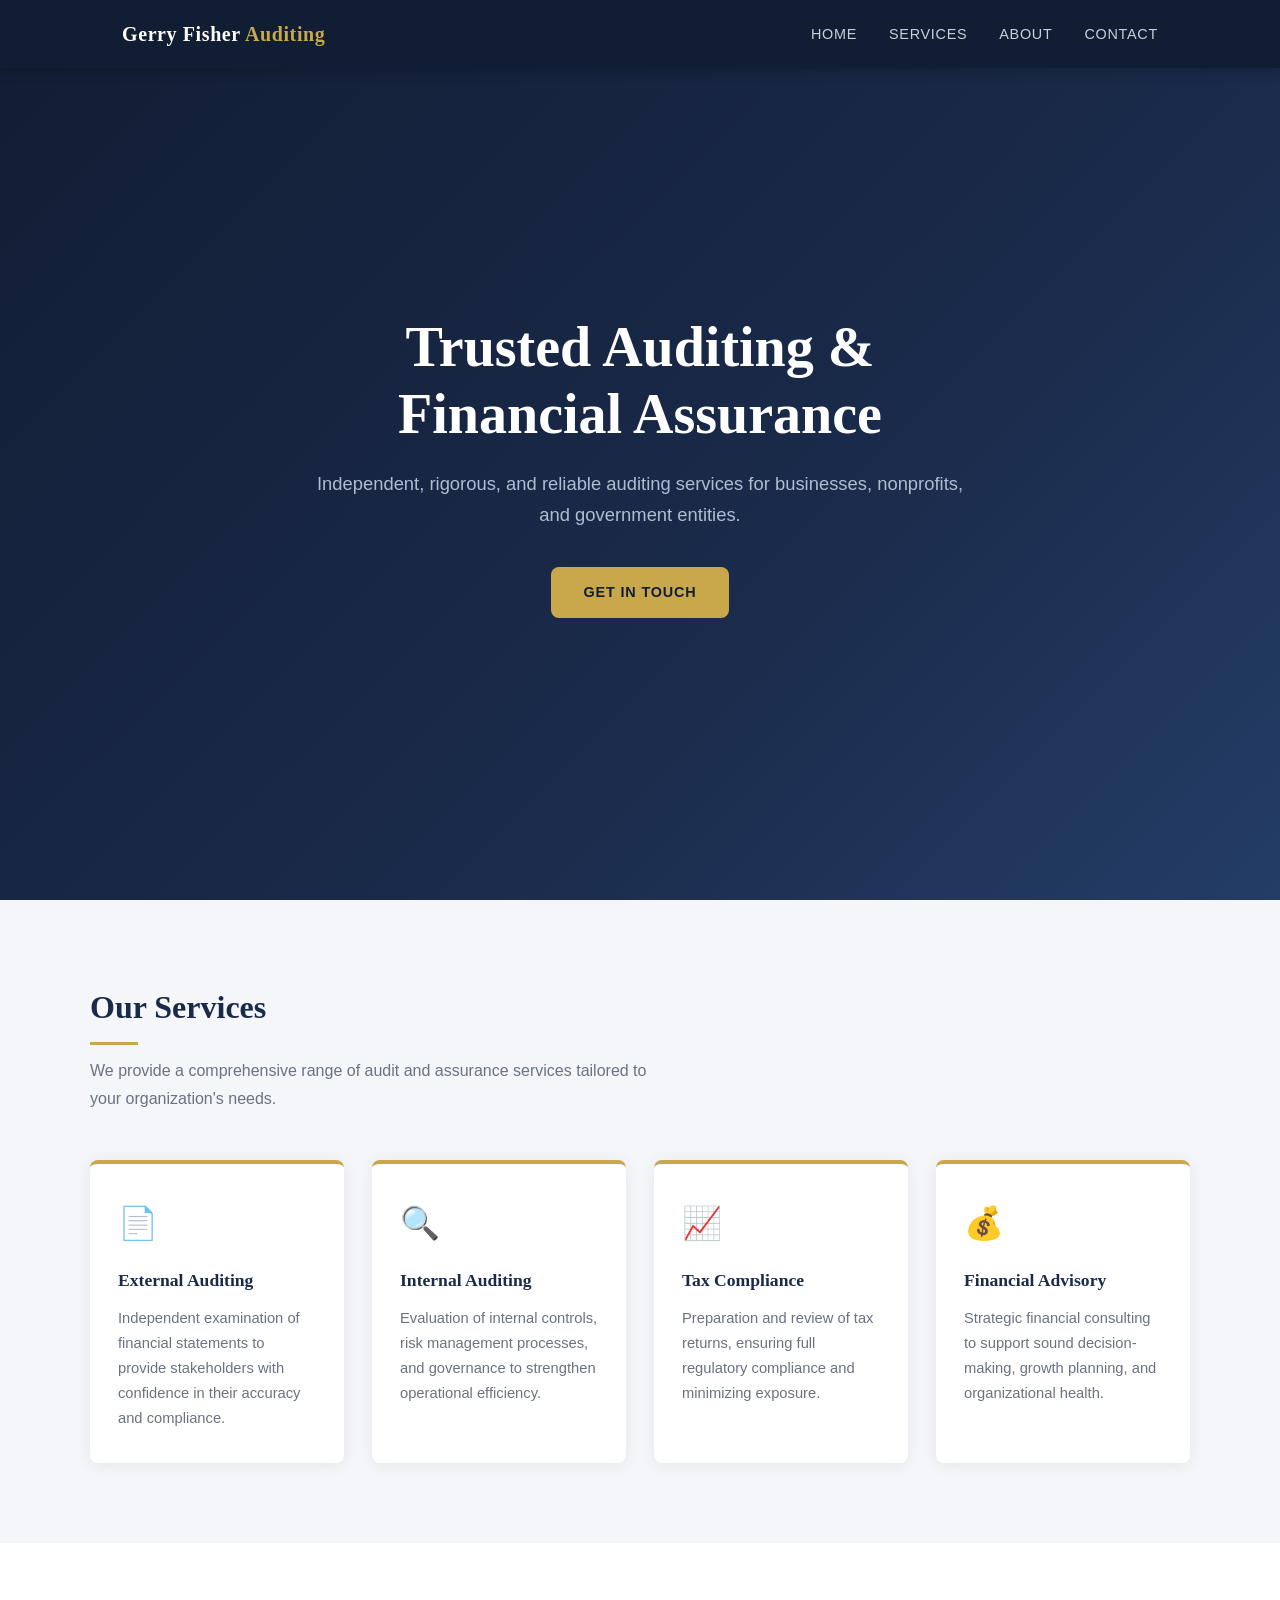
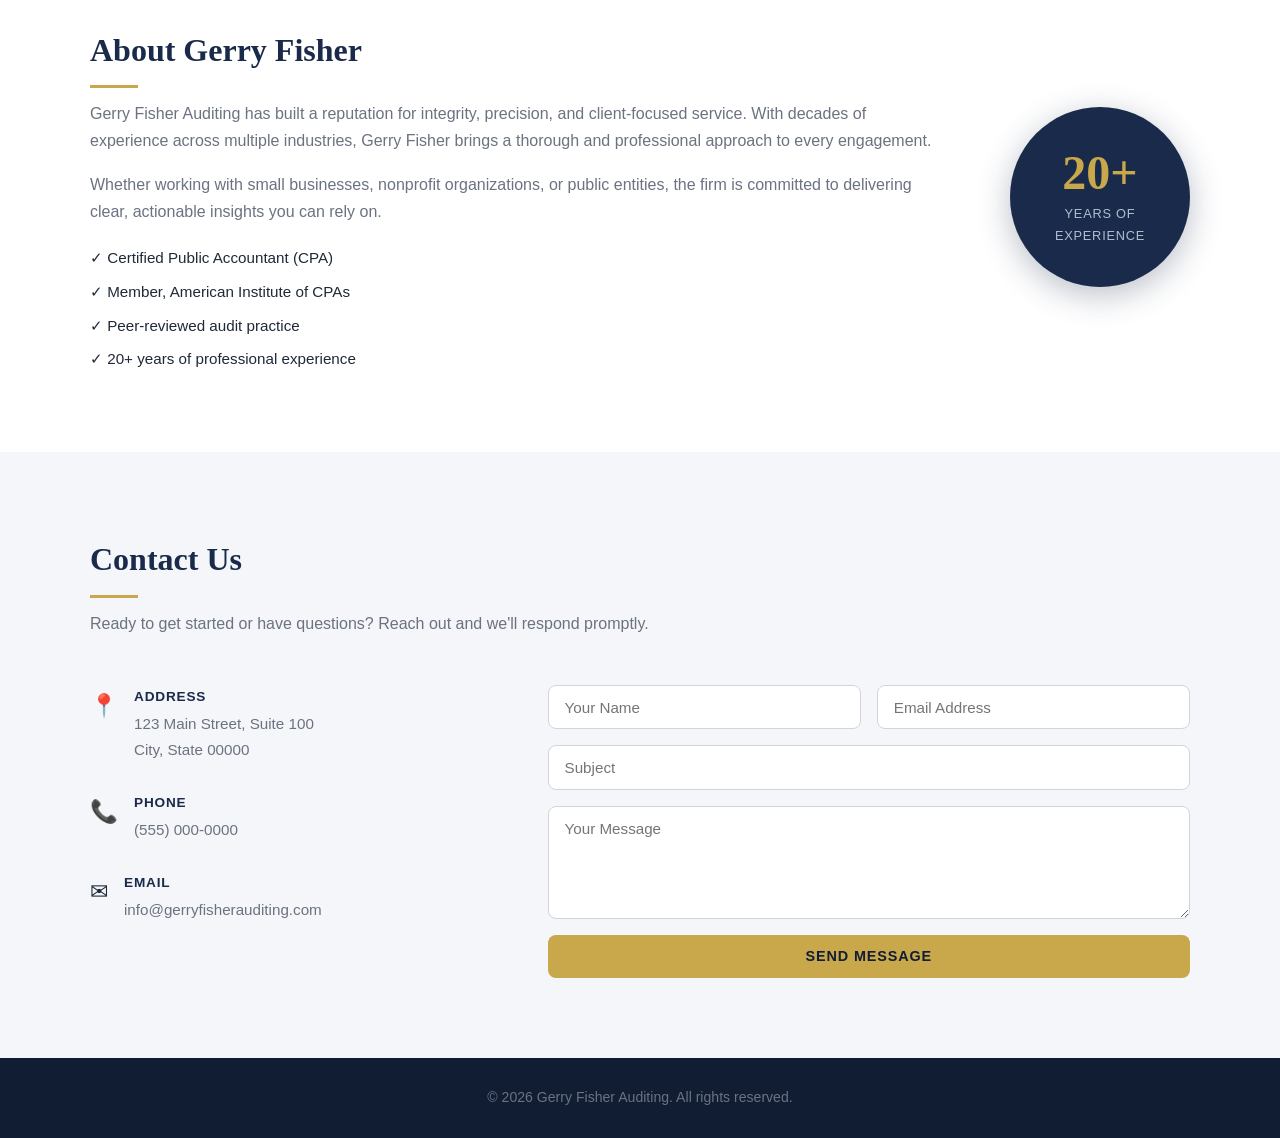
==== index.html @ fccb64cf "Initial commit: Gerry Fisher Auditing static website Professional navy/gold static site with Hero, S" ====
<!DOCTYPE html>
<html lang="en">
<head>
  <meta charset="UTF-8" />
  <meta name="viewport" content="width=device-width, initial-scale=1.0" />
  <title>Gerry Fisher Auditing</title>
  <link rel="stylesheet" href="style.css" />
</head>
<body>

  <!-- NAV -->
  <header>
    <nav class="navbar">
      <div class="logo">Gerry Fisher <span>Auditing</span></div>
      <ul class="nav-links">
        <li><a href="#home">Home</a></li>
        <li><a href="#services">Services</a></li>
        <li><a href="#about">About</a></li>
        <li><a href="#contact">Contact</a></li>
      </ul>
      <button class="hamburger" aria-label="Toggle menu">&#9776;</button>
    </nav>
  </header>

  <!-- HERO -->
  <section id="home" class="hero">
    <div class="hero-content">
      <h1>Trusted Auditing &amp;<br />Financial Assurance</h1>
      <p>Independent, rigorous, and reliable auditing services for businesses, nonprofits, and government entities.</p>
      <a href="#contact" class="btn">Get in Touch</a>
    </div>
  </section>

  <!-- SERVICES -->
  <section id="services" class="services section">
    <div class="container">
      <h2 class="section-title">Our Services</h2>
      <p class="section-sub">We provide a comprehensive range of audit and assurance services tailored to your organization's needs.</p>
      <div class="cards">

        <div class="card">
          <div class="card-icon">&#128196;</div>
          <h3>External Auditing</h3>
          <p>Independent examination of financial statements to provide stakeholders with confidence in their accuracy and compliance.</p>
        </div>

        <div class="card">
          <div class="card-icon">&#128269;</div>
          <h3>Internal Auditing</h3>
          <p>Evaluation of internal controls, risk management processes, and governance to strengthen operational efficiency.</p>
        </div>

        <div class="card">
          <div class="card-icon">&#128200;</div>
          <h3>Tax Compliance</h3>
          <p>Preparation and review of tax returns, ensuring full regulatory compliance and minimizing exposure.</p>
        </div>

        <div class="card">
          <div class="card-icon">&#128176;</div>
          <h3>Financial Advisory</h3>
          <p>Strategic financial consulting to support sound decision-making, growth planning, and organizational health.</p>
        </div>

      </div>
    </div>
  </section>

  <!-- ABOUT -->
  <section id="about" class="about section">
    <div class="container about-grid">
      <div class="about-text">
        <h2 class="section-title">About Gerry Fisher</h2>
        <p>Gerry Fisher Auditing has built a reputation for integrity, precision, and client-focused service. With decades of experience across multiple industries, Gerry Fisher brings a thorough and professional approach to every engagement.</p>
        <p>Whether working with small businesses, nonprofit organizations, or public entities, the firm is committed to delivering clear, actionable insights you can rely on.</p>
        <ul class="about-list">
          <li>&#10003; Certified Public Accountant (CPA)</li>
          <li>&#10003; Member, American Institute of CPAs</li>
          <li>&#10003; Peer-reviewed audit practice</li>
          <li>&#10003; 20+ years of professional experience</li>
        </ul>
      </div>
      <div class="about-visual">
        <div class="about-badge">
          <span class="badge-number">20+</span>
          <span class="badge-label">Years of Experience</span>
        </div>
      </div>
    </div>
  </section>

  <!-- CONTACT -->
  <section id="contact" class="contact section">
    <div class="container">
      <h2 class="section-title">Contact Us</h2>
      <p class="section-sub">Ready to get started or have questions? Reach out and we'll respond promptly.</p>
      <div class="contact-grid">

        <div class="contact-info">
          <div class="contact-item">
            <span class="contact-icon">&#128205;</span>
            <div>
              <strong>Address</strong>
              <p>123 Main Street, Suite 100<br />City, State 00000</p>
            </div>
          </div>
          <div class="contact-item">
            <span class="contact-icon">&#128222;</span>
            <div>
              <strong>Phone</strong>
              <p>(555) 000-0000</p>
            </div>
          </div>
          <div class="contact-item">
            <span class="contact-icon">&#9993;</span>
            <div>
              <strong>Email</strong>
              <p>info@gerryfisherauditing.com</p>
            </div>
          </div>
        </div>

        <form class="contact-form" onsubmit="handleSubmit(event)">
          <div class="form-row">
            <input type="text" placeholder="Your Name" required />
            <input type="email" placeholder="Email Address" required />
          </div>
          <input type="text" placeholder="Subject" />
          <textarea placeholder="Your Message" rows="5" required></textarea>
          <button type="submit" class="btn">Send Message</button>
          <p class="form-success" id="form-success">Thank you! We'll be in touch soon.</p>
        </form>

      </div>
    </div>
  </section>

  <!-- FOOTER -->
  <footer>
    <div class="container">
      <p>&copy; <span id="year"></span> Gerry Fisher Auditing. All rights reserved.</p>
    </div>
  </footer>

  <script src="script.js"></script>
</body>
</html>
---- style.css ----
/* ── Reset & Base ── */
*, *::before, *::after { box-sizing: border-box; margin: 0; padding: 0; }

:root {
  --navy: #1a2a4a;
  --navy-dark: #111d33;
  --gold: #c9a84c;
  --grey: #6b7280;
  --light: #f4f6f9;
  --white: #ffffff;
  --text: #1f2937;
  --radius: 8px;
}

html { scroll-behavior: smooth; }

body {
  font-family: 'Georgia', serif;
  color: var(--text);
  background: var(--white);
  line-height: 1.7;
}

a { text-decoration: none; color: inherit; }

/* ── Navbar ── */
header {
  position: fixed;
  top: 0; left: 0; right: 0;
  z-index: 100;
  background: var(--navy-dark);
  box-shadow: 0 2px 12px rgba(0,0,0,0.25);
}

.navbar {
  max-width: 1100px;
  margin: 0 auto;
  padding: 0 2rem;
  height: 68px;
  display: flex;
  align-items: center;
  justify-content: space-between;
}

.logo {
  font-size: 1.25rem;
  font-weight: bold;
  color: var(--white);
  letter-spacing: 0.03em;
}
.logo span { color: var(--gold); }

.nav-links {
  list-style: none;
  display: flex;
  gap: 2rem;
}
.nav-links a {
  color: #c8d0dc;
  font-family: 'Arial', sans-serif;
  font-size: 0.9rem;
  letter-spacing: 0.05em;
  text-transform: uppercase;
  transition: color 0.2s;
}
.nav-links a:hover { color: var(--gold); }

.hamburger {
  display: none;
  background: none;
  border: none;
  color: var(--white);
  font-size: 1.5rem;
  cursor: pointer;
}

/* ── Buttons ── */
.btn {
  display: inline-block;
  background: var(--gold);
  color: var(--navy-dark);
  font-family: 'Arial', sans-serif;
  font-size: 0.9rem;
  font-weight: bold;
  letter-spacing: 0.06em;
  text-transform: uppercase;
  padding: 0.85rem 2rem;
  border-radius: var(--radius);
  border: none;
  cursor: pointer;
  transition: background 0.2s, transform 0.15s;
}
.btn:hover { background: #b8962e; transform: translateY(-1px); }

/* ── Hero ── */
.hero {
  min-height: 100vh;
  background: linear-gradient(135deg, var(--navy-dark) 0%, var(--navy) 60%, #243d66 100%);
  display: flex;
  align-items: center;
  padding: 6rem 2rem 4rem;
}

.hero-content {
  max-width: 680px;
  margin: 0 auto;
  text-align: center;
}
.hero-content h1 {
  font-size: clamp(2rem, 5vw, 3.5rem);
  color: var(--white);
  line-height: 1.2;
  margin-bottom: 1.25rem;
}
.hero-content p {
  font-size: 1.15rem;
  color: #b0bdd0;
  margin-bottom: 2.25rem;
  font-family: 'Arial', sans-serif;
}

/* ── Sections ── */
.section { padding: 5rem 2rem; }
.container { max-width: 1100px; margin: 0 auto; }

.section-title {
  font-size: 2rem;
  color: var(--navy);
  margin-bottom: 0.75rem;
  position: relative;
}
.section-title::after {
  content: '';
  display: block;
  width: 48px;
  height: 3px;
  background: var(--gold);
  margin-top: 0.5rem;
}
.section-sub {
  color: var(--grey);
  font-family: 'Arial', sans-serif;
  margin-bottom: 3rem;
  max-width: 580px;
}

/* ── Services Cards ── */
.services { background: var(--light); }

.cards {
  display: grid;
  grid-template-columns: repeat(auto-fit, minmax(230px, 1fr));
  gap: 1.75rem;
}

.card {
  background: var(--white);
  border-radius: var(--radius);
  padding: 2rem 1.75rem;
  box-shadow: 0 2px 16px rgba(0,0,0,0.07);
  transition: transform 0.2s, box-shadow 0.2s;
  border-top: 4px solid var(--gold);
}
.card:hover { transform: translateY(-4px); box-shadow: 0 8px 28px rgba(0,0,0,0.12); }

.card-icon {
  font-size: 2rem;
  margin-bottom: 1rem;
}
.card h3 {
  font-size: 1.1rem;
  color: var(--navy);
  margin-bottom: 0.6rem;
}
.card p {
  font-family: 'Arial', sans-serif;
  font-size: 0.92rem;
  color: var(--grey);
}

/* ── About ── */
.about-grid {
  display: grid;
  grid-template-columns: 1fr auto;
  gap: 4rem;
  align-items: center;
}
.about-text p {
  font-family: 'Arial', sans-serif;
  color: var(--grey);
  margin-bottom: 1rem;
}
.about-list {
  list-style: none;
  margin-top: 1.25rem;
  display: flex;
  flex-direction: column;
  gap: 0.5rem;
}
.about-list li {
  font-family: 'Arial', sans-serif;
  font-size: 0.95rem;
  color: var(--text);
}

.about-visual {
  display: flex;
  align-items: center;
  justify-content: center;
}
.about-badge {
  width: 180px;
  height: 180px;
  border-radius: 50%;
  background: var(--navy);
  display: flex;
  flex-direction: column;
  align-items: center;
  justify-content: center;
  text-align: center;
  box-shadow: 0 8px 32px rgba(26,42,74,0.3);
}
.badge-number {
  font-size: 3rem;
  font-weight: bold;
  color: var(--gold);
  line-height: 1;
}
.badge-label {
  font-family: 'Arial', sans-serif;
  font-size: 0.8rem;
  color: #b0bdd0;
  margin-top: 0.4rem;
  text-transform: uppercase;
  letter-spacing: 0.06em;
  padding: 0 1rem;
  text-align: center;
}

/* ── Contact ── */
.contact { background: var(--light); }

.contact-grid {
  display: grid;
  grid-template-columns: 1fr 1.6fr;
  gap: 3.5rem;
  align-items: start;
}

.contact-info {
  display: flex;
  flex-direction: column;
  gap: 1.75rem;
}
.contact-item {
  display: flex;
  gap: 1rem;
  align-items: flex-start;
}
.contact-icon {
  font-size: 1.4rem;
  margin-top: 2px;
}
.contact-item strong {
  display: block;
  color: var(--navy);
  margin-bottom: 0.2rem;
  font-family: 'Arial', sans-serif;
  font-size: 0.85rem;
  text-transform: uppercase;
  letter-spacing: 0.06em;
}
.contact-item p {
  font-family: 'Arial', sans-serif;
  font-size: 0.95rem;
  color: var(--grey);
}

.contact-form {
  display: flex;
  flex-direction: column;
  gap: 1rem;
}
.form-row {
  display: grid;
  grid-template-columns: 1fr 1fr;
  gap: 1rem;
}
.contact-form input,
.contact-form textarea {
  width: 100%;
  padding: 0.8rem 1rem;
  border: 1px solid #d1d5db;
  border-radius: var(--radius);
  font-family: 'Arial', sans-serif;
  font-size: 0.95rem;
  color: var(--text);
  background: var(--white);
  transition: border-color 0.2s;
  resize: vertical;
}
.contact-form input:focus,
.contact-form textarea:focus {
  outline: none;
  border-color: var(--navy);
}

.form-success {
  display: none;
  color: #16a34a;
  font-family: 'Arial', sans-serif;
  font-size: 0.9rem;
}

/* ── Footer ── */
footer {
  background: var(--navy-dark);
  color: #6b7280;
  text-align: center;
  padding: 1.75rem 2rem;
  font-family: 'Arial', sans-serif;
  font-size: 0.88rem;
}

/* ── Responsive ── */
@media (max-width: 768px) {
  .nav-links { display: none; flex-direction: column; }
  .nav-links.open {
    display: flex;
    position: absolute;
    top: 68px; left: 0; right: 0;
    background: var(--navy-dark);
    padding: 1rem 2rem 1.5rem;
    gap: 1.25rem;
  }
  .hamburger { display: block; }

  .about-grid { grid-template-columns: 1fr; }
  .about-visual { display: none; }

  .contact-grid { grid-template-columns: 1fr; }
  .form-row { grid-template-columns: 1fr; }
}
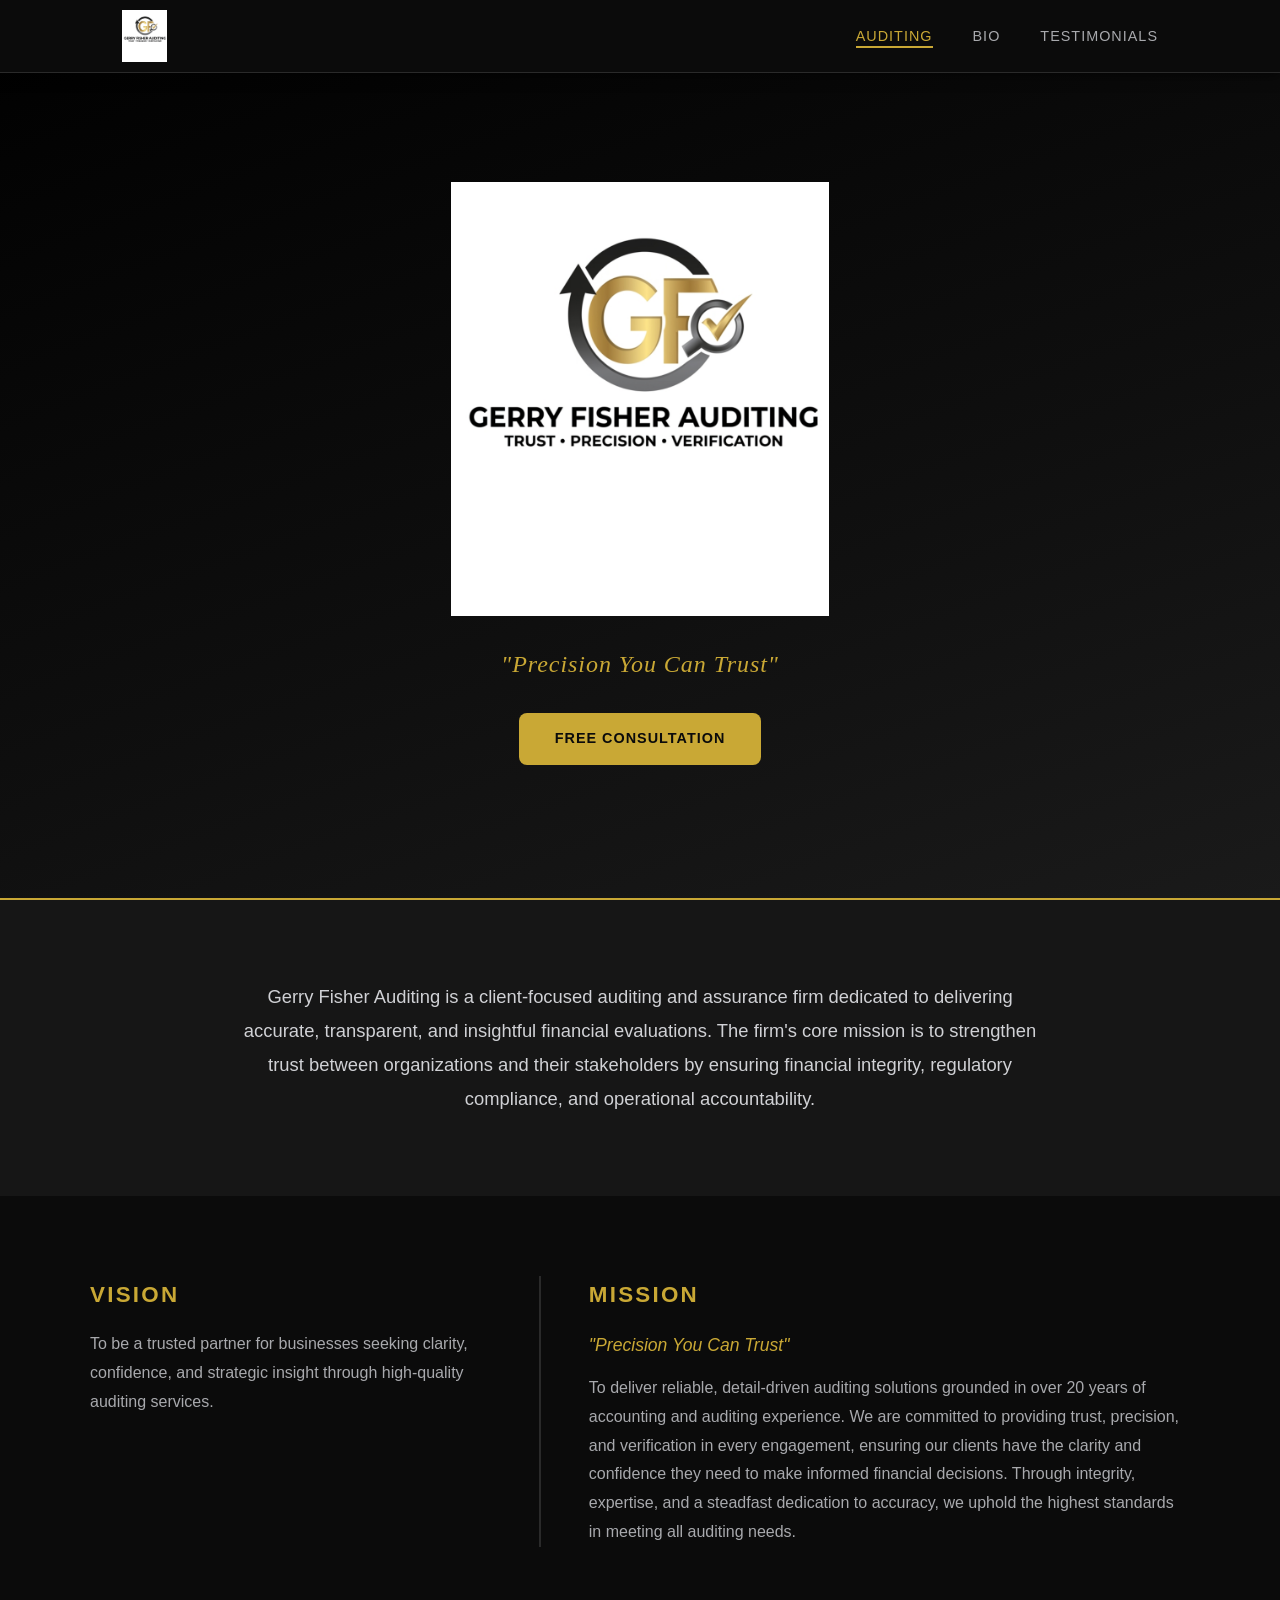
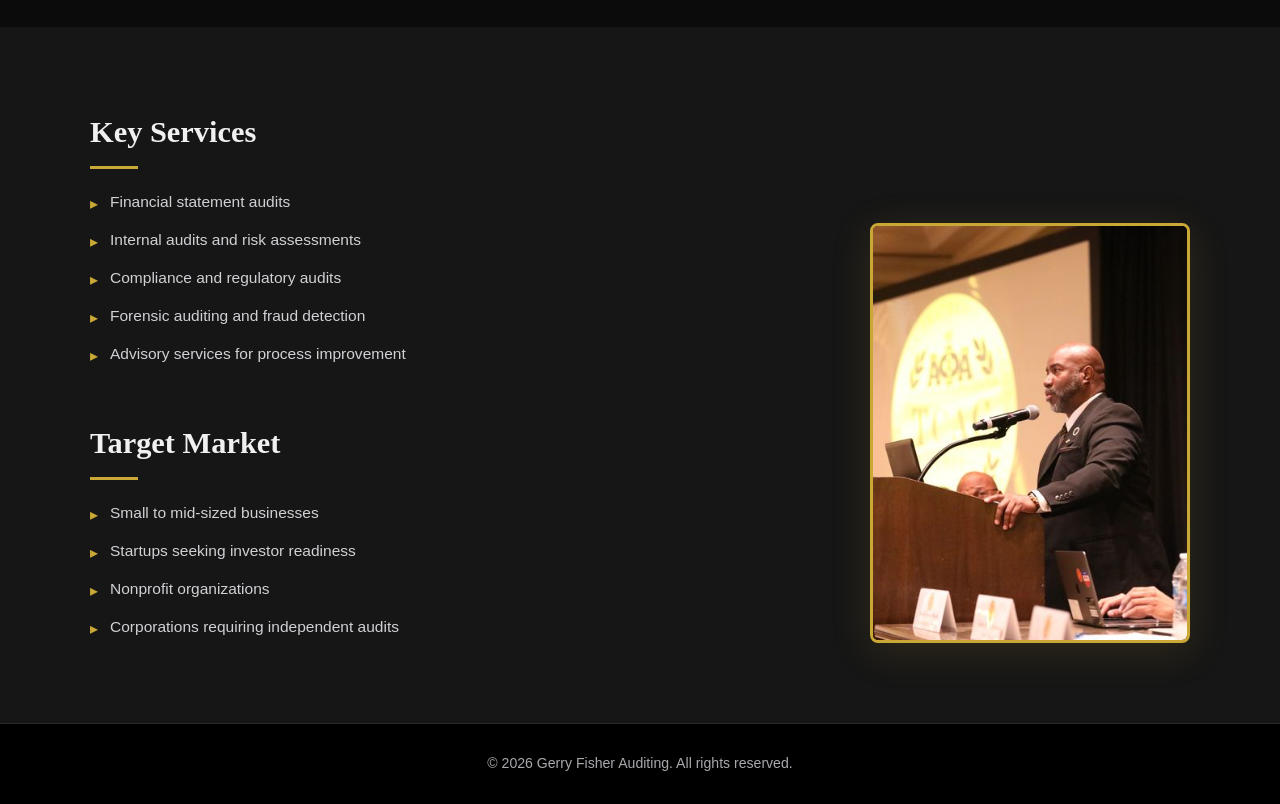
==== commit e8725d2e: "Rebuild site with full layout, photos, and new logo - Restructure into three pages: Auditing, Bio, T" ====
--- a/index.html
+++ b/index.html
@@ -11,125 +11,85 @@
   <!-- NAV -->
   <header>
     <nav class="navbar">
-      <div class="logo">Gerry Fisher <span>Auditing</span></div>
+      <a href="index.html" class="logo-link">
+        <img src="logo.png" alt="Gerry Fisher Auditing" class="nav-logo" />
+      </a>
       <ul class="nav-links">
-        <li><a href="#home">Home</a></li>
-        <li><a href="#services">Services</a></li>
-        <li><a href="#about">About</a></li>
-        <li><a href="#contact">Contact</a></li>
+        <li><a href="index.html" class="active">Auditing</a></li>
+        <li><a href="bio.html">Bio</a></li>
+        <li><a href="testimonials.html">Testimonials</a></li>
       </ul>
       <button class="hamburger" aria-label="Toggle menu">&#9776;</button>
     </nav>
   </header>
 
   <!-- HERO -->
-  <section id="home" class="hero">
+  <section class="hero">
     <div class="hero-content">
-      <h1>Trusted Auditing &amp;<br />Financial Assurance</h1>
-      <p>Independent, rigorous, and reliable auditing services for businesses, nonprofits, and government entities.</p>
-      <a href="#contact" class="btn">Get in Touch</a>
+      <img src="logo.png" alt="Gerry Fisher Auditing Logo" class="hero-logo" />
+      <p class="hero-tagline">"Precision You Can Trust"</p>
+      <a href="testimonials.html#consultation" class="btn">Free Consultation</a>
     </div>
   </section>
 
-  <!-- SERVICES -->
-  <section id="services" class="services section">
+  <!-- ABOUT -->
+  <section class="section about-intro">
     <div class="container">
-      <h2 class="section-title">Our Services</h2>
-      <p class="section-sub">We provide a comprehensive range of audit and assurance services tailored to your organization's needs.</p>
-      <div class="cards">
+      <p class="about-lead">
+        Gerry Fisher Auditing is a client-focused auditing and assurance firm dedicated to delivering accurate, transparent, and insightful financial evaluations. The firm's core mission is to strengthen trust between organizations and their stakeholders by ensuring financial integrity, regulatory compliance, and operational accountability.
+      </p>
+    </div>
+  </section>
 
-        <div class="card">
-          <div class="card-icon">&#128196;</div>
-          <h3>External Auditing</h3>
-          <p>Independent examination of financial statements to provide stakeholders with confidence in their accuracy and compliance.</p>
-        </div>
-
-        <div class="card">
-          <div class="card-icon">&#128269;</div>
-          <h3>Internal Auditing</h3>
-          <p>Evaluation of internal controls, risk management processes, and governance to strengthen operational efficiency.</p>
-        </div>
-
-        <div class="card">
-          <div class="card-icon">&#128200;</div>
-          <h3>Tax Compliance</h3>
-          <p>Preparation and review of tax returns, ensuring full regulatory compliance and minimizing exposure.</p>
-        </div>
-
-        <div class="card">
-          <div class="card-icon">&#128176;</div>
-          <h3>Financial Advisory</h3>
-          <p>Strategic financial consulting to support sound decision-making, growth planning, and organizational health.</p>
-        </div>
-
+  <!-- VISION & MISSION -->
+  <section class="section vm-section">
+    <div class="container vm-grid">
+      <div class="vm-box">
+        <h2 class="vm-title">Vision</h2>
+        <p>To be a trusted partner for businesses seeking clarity, confidence, and strategic insight through high-quality auditing services.</p>
+      </div>
+      <div class="vm-divider"></div>
+      <div class="vm-box">
+        <h2 class="vm-title">Mission</h2>
+        <p class="mission-tagline">"Precision You Can Trust"</p>
+        <p>To deliver reliable, detail-driven auditing solutions grounded in over 20 years of accounting and auditing experience. We are committed to providing trust, precision, and verification in every engagement, ensuring our clients have the clarity and confidence they need to make informed financial decisions. Through integrity, expertise, and a steadfast dedication to accuracy, we uphold the highest standards in meeting all auditing needs.</p>
       </div>
     </div>
   </section>
 
-  <!-- ABOUT -->
-  <section id="about" class="about section">
-    <div class="container about-grid">
-      <div class="about-text">
-        <h2 class="section-title">About Gerry Fisher</h2>
-        <p>Gerry Fisher Auditing has built a reputation for integrity, precision, and client-focused service. With decades of experience across multiple industries, Gerry Fisher brings a thorough and professional approach to every engagement.</p>
-        <p>Whether working with small businesses, nonprofit organizations, or public entities, the firm is committed to delivering clear, actionable insights you can rely on.</p>
-        <ul class="about-list">
-          <li>&#10003; Certified Public Accountant (CPA)</li>
-          <li>&#10003; Member, American Institute of CPAs</li>
-          <li>&#10003; Peer-reviewed audit practice</li>
-          <li>&#10003; 20+ years of professional experience</li>
-        </ul>
-      </div>
-      <div class="about-visual">
-        <div class="about-badge">
-          <span class="badge-number">20+</span>
-          <span class="badge-label">Years of Experience</span>
-        </div>
-      </div>
-    </div>
-  </section>
+  <!-- KEY SERVICES + TARGET MARKET (with Photo 3 bottom right) -->
+  <section class="section services-section">
+    <div class="container">
+      <div class="services-market-grid">
 
-  <!-- CONTACT -->
-  <section id="contact" class="contact section">
-    <div class="container">
-      <h2 class="section-title">Contact Us</h2>
-      <p class="section-sub">Ready to get started or have questions? Reach out and we'll respond promptly.</p>
-      <div class="contact-grid">
+        <!-- Left column: Services + Target Market -->
+        <div class="services-market-left">
+          <div class="services-block">
+            <h2 class="section-title">Key Services</h2>
+            <ul class="styled-list">
+              <li>Financial statement audits</li>
+              <li>Internal audits and risk assessments</li>
+              <li>Compliance and regulatory audits</li>
+              <li>Forensic auditing and fraud detection</li>
+              <li>Advisory services for process improvement</li>
+            </ul>
+          </div>
 
-        <div class="contact-info">
-          <div class="contact-item">
-            <span class="contact-icon">&#128205;</span>
-            <div>
-              <strong>Address</strong>
-              <p>123 Main Street, Suite 100<br />City, State 00000</p>
-            </div>
-          </div>
-          <div class="contact-item">
-            <span class="contact-icon">&#128222;</span>
-            <div>
-              <strong>Phone</strong>
-              <p>(555) 000-0000</p>
-            </div>
-          </div>
-          <div class="contact-item">
-            <span class="contact-icon">&#9993;</span>
-            <div>
-              <strong>Email</strong>
-              <p>info@gerryfisherauditing.com</p>
-            </div>
+          <div class="market-block">
+            <h2 class="section-title">Target Market</h2>
+            <ul class="styled-list">
+              <li>Small to mid-sized businesses</li>
+              <li>Startups seeking investor readiness</li>
+              <li>Nonprofit organizations</li>
+              <li>Corporations requiring independent audits</li>
+            </ul>
           </div>
         </div>
 
-        <form class="contact-form" onsubmit="handleSubmit(event)">
-          <div class="form-row">
-            <input type="text" placeholder="Your Name" required />
-            <input type="email" placeholder="Email Address" required />
-          </div>
-          <input type="text" placeholder="Subject" />
-          <textarea placeholder="Your Message" rows="5" required></textarea>
-          <button type="submit" class="btn">Send Message</button>
-          <p class="form-success" id="form-success">Thank you! We'll be in touch soon.</p>
-        </form>
+        <!-- Right column: Photo 3 anchored bottom -->
+        <div class="photo3-wrap">
+          <img src="photo3.jpg" alt="Gerry Fisher speaking" class="photo3" />
+        </div>
 
       </div>
     </div>
--- a/style.css
+++ b/style.css
@@ -2,13 +2,15 @@
 *, *::before, *::after { box-sizing: border-box; margin: 0; padding: 0; }
 
 :root {
-  --navy: #1a2a4a;
-  --navy-dark: #111d33;
-  --gold: #c9a84c;
-  --grey: #6b7280;
-  --light: #f4f6f9;
-  --white: #ffffff;
-  --text: #1f2937;
+  --black: #0b0b0b;
+  --black-soft: #161616;
+  --black-card: #1e1e1e;
+  --gold: #c9a835;
+  --gold-hover: #b8962a;
+  --silver: #a8a9ad;
+  --silver-light: #d0d1d5;
+  --white: #f0f0f0;
+  --text: #e4e4e4;
   --radius: 8px;
 }
 
@@ -17,7 +19,7 @@
 body {
   font-family: 'Georgia', serif;
   color: var(--text);
-  background: var(--white);
+  background: var(--black);
   line-height: 1.7;
 }
 
@@ -28,42 +30,44 @@
   position: fixed;
   top: 0; left: 0; right: 0;
   z-index: 100;
-  background: var(--navy-dark);
-  box-shadow: 0 2px 12px rgba(0,0,0,0.25);
+  background: var(--black);
+  box-shadow: 0 2px 12px rgba(0,0,0,0.6);
+  border-bottom: 1px solid #2a2a2a;
 }
 
 .navbar {
   max-width: 1100px;
   margin: 0 auto;
   padding: 0 2rem;
-  height: 68px;
+  height: 72px;
   display: flex;
   align-items: center;
   justify-content: space-between;
 }
 
-.logo {
-  font-size: 1.25rem;
-  font-weight: bold;
-  color: var(--white);
-  letter-spacing: 0.03em;
-}
-.logo span { color: var(--gold); }
+.logo-link { display: flex; align-items: center; }
+.nav-logo { height: 52px; width: auto; object-fit: contain; }
 
 .nav-links {
   list-style: none;
   display: flex;
-  gap: 2rem;
+  gap: 2.5rem;
 }
 .nav-links a {
-  color: #c8d0dc;
+  color: var(--silver);
   font-family: 'Arial', sans-serif;
   font-size: 0.9rem;
-  letter-spacing: 0.05em;
+  letter-spacing: 0.07em;
   text-transform: uppercase;
   transition: color 0.2s;
-}
-.nav-links a:hover { color: var(--gold); }
+  padding-bottom: 2px;
+  border-bottom: 2px solid transparent;
+}
+.nav-links a:hover,
+.nav-links a.active {
+  color: var(--gold);
+  border-bottom-color: var(--gold);
+}
 
 .hamburger {
   display: none;
@@ -78,45 +82,50 @@
 .btn {
   display: inline-block;
   background: var(--gold);
-  color: var(--navy-dark);
+  color: var(--black);
   font-family: 'Arial', sans-serif;
   font-size: 0.9rem;
   font-weight: bold;
-  letter-spacing: 0.06em;
+  letter-spacing: 0.07em;
   text-transform: uppercase;
-  padding: 0.85rem 2rem;
+  padding: 0.85rem 2.25rem;
   border-radius: var(--radius);
   border: none;
   cursor: pointer;
   transition: background 0.2s, transform 0.15s;
 }
-.btn:hover { background: #b8962e; transform: translateY(-1px); }
+.btn:hover { background: var(--gold-hover); transform: translateY(-1px); }
 
 /* ── Hero ── */
 .hero {
   min-height: 100vh;
-  background: linear-gradient(135deg, var(--navy-dark) 0%, var(--navy) 60%, #243d66 100%);
+  background: linear-gradient(160deg, #000000 0%, #0f0f0f 60%, #1a1a1a 100%);
   display: flex;
   align-items: center;
-  padding: 6rem 2rem 4rem;
+  justify-content: center;
+  padding: 7rem 2rem 4rem;
+  border-bottom: 2px solid var(--gold);
+  text-align: center;
 }
 
 .hero-content {
-  max-width: 680px;
-  margin: 0 auto;
-  text-align: center;
-}
-.hero-content h1 {
-  font-size: clamp(2rem, 5vw, 3.5rem);
-  color: var(--white);
-  line-height: 1.2;
-  margin-bottom: 1.25rem;
-}
-.hero-content p {
-  font-size: 1.15rem;
-  color: #b0bdd0;
-  margin-bottom: 2.25rem;
-  font-family: 'Arial', sans-serif;
+  display: flex;
+  flex-direction: column;
+  align-items: center;
+  gap: 1.75rem;
+}
+
+.hero-logo {
+  max-width: 420px;
+  width: 90%;
+  height: auto;
+}
+
+.hero-tagline {
+  font-size: 1.5rem;
+  color: var(--gold);
+  font-style: italic;
+  letter-spacing: 0.04em;
 }
 
 /* ── Sections ── */
@@ -124,8 +133,8 @@
 .container { max-width: 1100px; margin: 0 auto; }
 
 .section-title {
-  font-size: 2rem;
-  color: var(--navy);
+  font-size: 1.9rem;
+  color: var(--white);
   margin-bottom: 0.75rem;
   position: relative;
 }
@@ -138,206 +147,326 @@
   margin-top: 0.5rem;
 }
 .section-sub {
-  color: var(--grey);
+  color: var(--silver);
   font-family: 'Arial', sans-serif;
   margin-bottom: 3rem;
-  max-width: 580px;
-}
-
-/* ── Services Cards ── */
-.services { background: var(--light); }
-
-.cards {
+  max-width: 640px;
+}
+
+/* ── About Intro ── */
+.about-intro { background: var(--black-soft); }
+.about-lead {
+  font-size: 1.15rem;
+  color: var(--silver-light);
+  max-width: 820px;
+  margin: 0 auto;
+  text-align: center;
+  line-height: 1.85;
+  font-family: 'Arial', sans-serif;
+}
+
+/* ── Vision & Mission ── */
+.vm-section { background: var(--black); }
+
+.vm-grid {
   display: grid;
-  grid-template-columns: repeat(auto-fit, minmax(230px, 1fr));
-  gap: 1.75rem;
-}
-
-.card {
-  background: var(--white);
-  border-radius: var(--radius);
-  padding: 2rem 1.75rem;
-  box-shadow: 0 2px 16px rgba(0,0,0,0.07);
-  transition: transform 0.2s, box-shadow 0.2s;
-  border-top: 4px solid var(--gold);
-}
-.card:hover { transform: translateY(-4px); box-shadow: 0 8px 28px rgba(0,0,0,0.12); }
-
-.card-icon {
-  font-size: 2rem;
+  grid-template-columns: 1fr 2px 1.5fr;
+  gap: 3rem;
+  align-items: start;
+}
+
+.vm-title {
+  font-size: 1.4rem;
+  color: var(--gold);
   margin-bottom: 1rem;
-}
-.card h3 {
+  font-family: 'Arial', sans-serif;
+  text-transform: uppercase;
+  letter-spacing: 0.1em;
+}
+
+.vm-box p {
+  font-family: 'Arial', sans-serif;
+  color: var(--silver);
+  line-height: 1.8;
+}
+
+.mission-tagline {
+  font-style: italic;
+  color: var(--gold) !important;
   font-size: 1.1rem;
-  color: var(--navy);
-  margin-bottom: 0.6rem;
-}
-.card p {
-  font-family: 'Arial', sans-serif;
-  font-size: 0.92rem;
-  color: var(--grey);
-}
-
-/* ── About ── */
-.about-grid {
+  margin-bottom: 0.75rem !important;
+}
+
+.vm-divider {
+  background: #2a2a2a;
+  width: 2px;
+  align-self: stretch;
+}
+
+/* ── Services & Market ── */
+.services-section { background: var(--black-soft); }
+
+.services-market-grid {
   display: grid;
   grid-template-columns: 1fr auto;
+  gap: 3rem;
+  align-items: end;
+}
+
+.services-market-left {
+  display: flex;
+  flex-direction: column;
+  gap: 3rem;
+}
+
+.services-block,
+.market-block { }
+
+.styled-list {
+  list-style: none;
+  display: flex;
+  flex-direction: column;
+  gap: 0.6rem;
+  margin-top: 1.25rem;
+}
+.styled-list li {
+  font-family: 'Arial', sans-serif;
+  font-size: 0.97rem;
+  color: var(--silver-light);
+  display: flex;
+  align-items: flex-start;
+  gap: 0.75rem;
+}
+.styled-list li::before {
+  content: '▸';
+  color: var(--gold);
+  flex-shrink: 0;
+  margin-top: 2px;
+}
+
+.photo3-wrap {
+  display: flex;
+  align-items: flex-end;
+  justify-content: flex-end;
+}
+.photo3 {
+  width: 320px;
+  height: 420px;
+  object-fit: cover;
+  object-position: top;
+  border-radius: var(--radius);
+  border: 3px solid var(--gold);
+  box-shadow: 0 8px 40px rgba(201,168,53,0.15);
+}
+
+/* ── Bio Page ── */
+.bio-section { background: var(--black); padding-top: 7rem; }
+
+.bio-grid {
+  display: grid;
+  grid-template-columns: 340px 1fr;
   gap: 4rem;
-  align-items: center;
-}
-.about-text p {
-  font-family: 'Arial', sans-serif;
-  color: var(--grey);
-  margin-bottom: 1rem;
-}
-.about-list {
-  list-style: none;
-  margin-top: 1.25rem;
-  display: flex;
-  flex-direction: column;
-  gap: 0.5rem;
-}
-.about-list li {
+  align-items: start;
+}
+
+.bio-photo-wrap {
+  position: sticky;
+  top: 90px;
+}
+.bio-photo {
+  width: 100%;
+  border-radius: var(--radius);
+  border: 3px solid var(--gold);
+  box-shadow: 0 8px 40px rgba(201,168,53,0.15);
+  object-fit: cover;
+  object-position: top;
+  max-height: 500px;
+}
+
+.bio-subtitle {
+  font-family: 'Arial', sans-serif;
+  color: var(--gold);
+  font-size: 1rem;
+  letter-spacing: 0.06em;
+  text-transform: uppercase;
+  margin-bottom: 1.75rem;
+  margin-top: 0.25rem;
+}
+
+.bio-text p {
+  font-family: 'Arial', sans-serif;
+  color: var(--silver);
+  margin-bottom: 1.1rem;
+  line-height: 1.85;
+}
+
+.bio-credentials {
+  display: flex;
+  flex-wrap: wrap;
+  gap: 0.6rem;
+  margin-top: 2rem;
+}
+.credential {
+  background: var(--black-card);
+  border: 1px solid #333;
+  border-left: 3px solid var(--gold);
+  color: var(--silver-light);
+  font-family: 'Arial', sans-serif;
+  font-size: 0.85rem;
+  padding: 0.5rem 1rem;
+  border-radius: 4px;
+}
+
+/* ── Testimonials ── */
+.testimonials-section { background: var(--black); padding-top: 7rem; }
+
+.testimonial-grid {
+  display: grid;
+  grid-template-columns: repeat(auto-fit, minmax(280px, 1fr));
+  gap: 1.75rem;
+  margin-top: 2rem;
+}
+
+.testimonial-card {
+  background: var(--black-card);
+  border-radius: var(--radius);
+  padding: 2rem;
+  border-top: 4px solid var(--gold);
+  box-shadow: 0 2px 20px rgba(0,0,0,0.3);
+  position: relative;
+}
+
+.testimonial-quote {
+  font-size: 3rem;
+  color: var(--gold);
+  line-height: 0.8;
+  margin-bottom: 0.75rem;
+  font-family: 'Georgia', serif;
+}
+
+.testimonial-card p {
   font-family: 'Arial', sans-serif;
   font-size: 0.95rem;
-  color: var(--text);
-}
-
-.about-visual {
-  display: flex;
-  align-items: center;
-  justify-content: center;
-}
-.about-badge {
-  width: 180px;
-  height: 180px;
-  border-radius: 50%;
-  background: var(--navy);
-  display: flex;
-  flex-direction: column;
-  align-items: center;
-  justify-content: center;
-  text-align: center;
-  box-shadow: 0 8px 32px rgba(26,42,74,0.3);
-}
-.badge-number {
-  font-size: 3rem;
-  font-weight: bold;
-  color: var(--gold);
-  line-height: 1;
-}
-.badge-label {
-  font-family: 'Arial', sans-serif;
-  font-size: 0.8rem;
-  color: #b0bdd0;
-  margin-top: 0.4rem;
-  text-transform: uppercase;
-  letter-spacing: 0.06em;
-  padding: 0 1rem;
-  text-align: center;
-}
-
-/* ── Contact ── */
-.contact { background: var(--light); }
-
-.contact-grid {
-  display: grid;
-  grid-template-columns: 1fr 1.6fr;
-  gap: 3.5rem;
-  align-items: start;
-}
-
-.contact-info {
-  display: flex;
-  flex-direction: column;
-  gap: 1.75rem;
-}
-.contact-item {
-  display: flex;
-  gap: 1rem;
-  align-items: flex-start;
-}
-.contact-icon {
-  font-size: 1.4rem;
-  margin-top: 2px;
-}
-.contact-item strong {
-  display: block;
-  color: var(--navy);
-  margin-bottom: 0.2rem;
-  font-family: 'Arial', sans-serif;
-  font-size: 0.85rem;
-  text-transform: uppercase;
-  letter-spacing: 0.06em;
-}
-.contact-item p {
-  font-family: 'Arial', sans-serif;
-  font-size: 0.95rem;
-  color: var(--grey);
-}
-
-.contact-form {
-  display: flex;
-  flex-direction: column;
-  gap: 1rem;
-}
+  color: var(--silver);
+  line-height: 1.75;
+  margin-bottom: 1.25rem;
+}
+
+.testimonial-author {
+  display: flex;
+  flex-direction: column;
+  gap: 0.15rem;
+}
+.testimonial-author strong {
+  color: var(--white);
+  font-family: 'Arial', sans-serif;
+  font-size: 0.9rem;
+}
+.testimonial-author span {
+  color: var(--silver);
+  font-family: 'Arial', sans-serif;
+  font-size: 0.82rem;
+}
+
+/* ── Consultation Form ── */
+.consultation-section { background: var(--black-soft); }
+
+.consultation-form {
+  display: flex;
+  flex-direction: column;
+  gap: 1.25rem;
+  max-width: 820px;
+}
+
 .form-row {
   display: grid;
   grid-template-columns: 1fr 1fr;
-  gap: 1rem;
-}
-.contact-form input,
-.contact-form textarea {
+  gap: 1.25rem;
+}
+
+.form-group {
+  display: flex;
+  flex-direction: column;
+  gap: 0.4rem;
+}
+
+.form-group label {
+  font-family: 'Arial', sans-serif;
+  font-size: 0.85rem;
+  color: var(--silver-light);
+  text-transform: uppercase;
+  letter-spacing: 0.06em;
+}
+.req { color: var(--gold); }
+
+.consultation-form input,
+.consultation-form textarea {
   width: 100%;
   padding: 0.8rem 1rem;
-  border: 1px solid #d1d5db;
+  border: 1px solid #333;
   border-radius: var(--radius);
   font-family: 'Arial', sans-serif;
   font-size: 0.95rem;
   color: var(--text);
-  background: var(--white);
+  background: var(--black-card);
   transition: border-color 0.2s;
   resize: vertical;
 }
-.contact-form input:focus,
-.contact-form textarea:focus {
+.consultation-form input[type="date"] { color-scheme: dark; }
+.consultation-form input::placeholder,
+.consultation-form textarea::placeholder { color: #555; }
+.consultation-form input:focus,
+.consultation-form textarea:focus {
   outline: none;
-  border-color: var(--navy);
+  border-color: var(--gold);
 }
 
 .form-success {
   display: none;
-  color: #16a34a;
-  font-family: 'Arial', sans-serif;
-  font-size: 0.9rem;
+  color: #4ade80;
+  font-family: 'Arial', sans-serif;
+  font-size: 0.95rem;
 }
 
 /* ── Footer ── */
 footer {
-  background: var(--navy-dark);
-  color: #6b7280;
+  background: #000000;
+  color: var(--silver);
   text-align: center;
   padding: 1.75rem 2rem;
   font-family: 'Arial', sans-serif;
   font-size: 0.88rem;
+  border-top: 1px solid #2a2a2a;
 }
 
 /* ── Responsive ── */
+@media (max-width: 900px) {
+  .bio-grid { grid-template-columns: 1fr; }
+  .bio-photo-wrap { position: static; }
+  .bio-photo { max-height: 380px; width: 100%; }
+
+  .vm-grid { grid-template-columns: 1fr; }
+  .vm-divider { display: none; }
+
+  .services-market-grid { grid-template-columns: 1fr; }
+  .photo3-wrap { justify-content: center; }
+  .photo3 { width: 100%; height: 340px; }
+}
+
 @media (max-width: 768px) {
   .nav-links { display: none; flex-direction: column; }
   .nav-links.open {
     display: flex;
     position: absolute;
-    top: 68px; left: 0; right: 0;
-    background: var(--navy-dark);
+    top: 72px; left: 0; right: 0;
+    background: var(--black);
     padding: 1rem 2rem 1.5rem;
     gap: 1.25rem;
+    border-bottom: 1px solid #2a2a2a;
   }
   .hamburger { display: block; }
 
-  .about-grid { grid-template-columns: 1fr; }
-  .about-visual { display: none; }
-
-  .contact-grid { grid-template-columns: 1fr; }
   .form-row { grid-template-columns: 1fr; }
-}
+
+  .hero-logo { max-width: 280px; }
+}
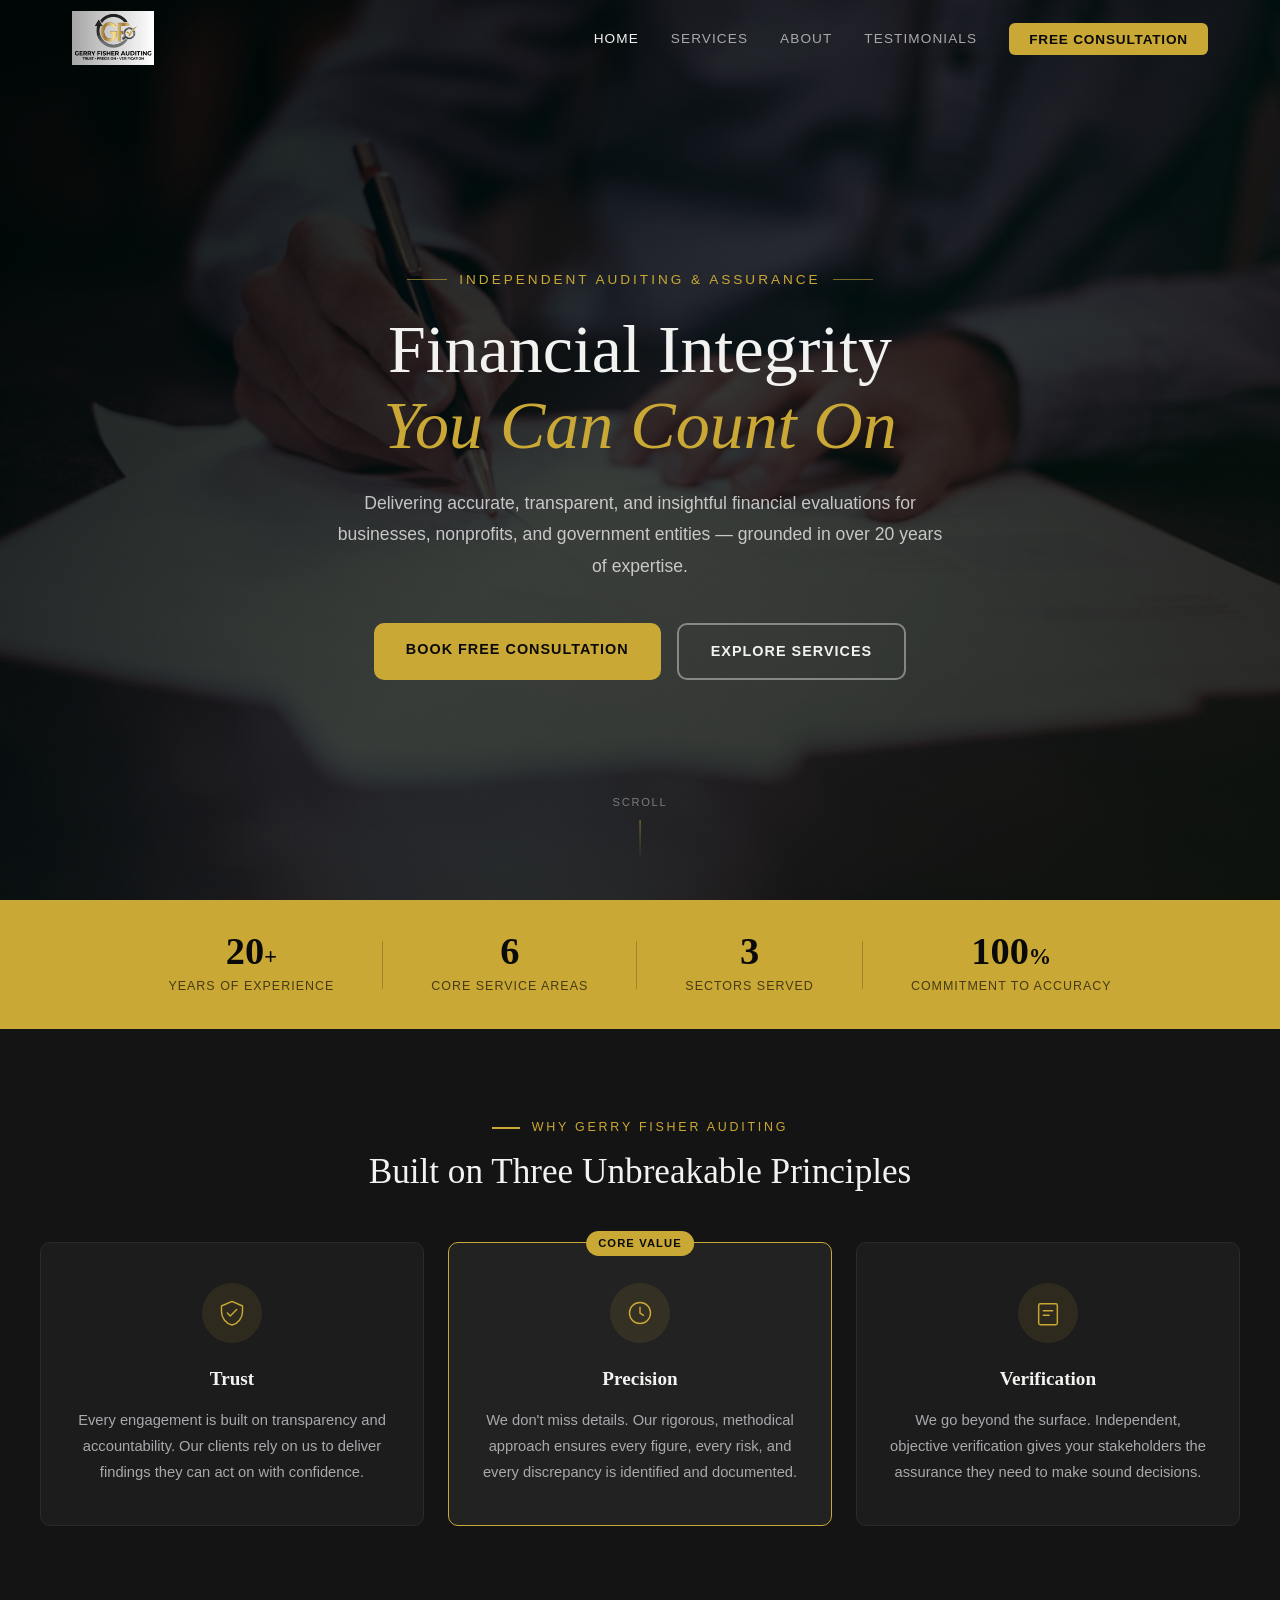
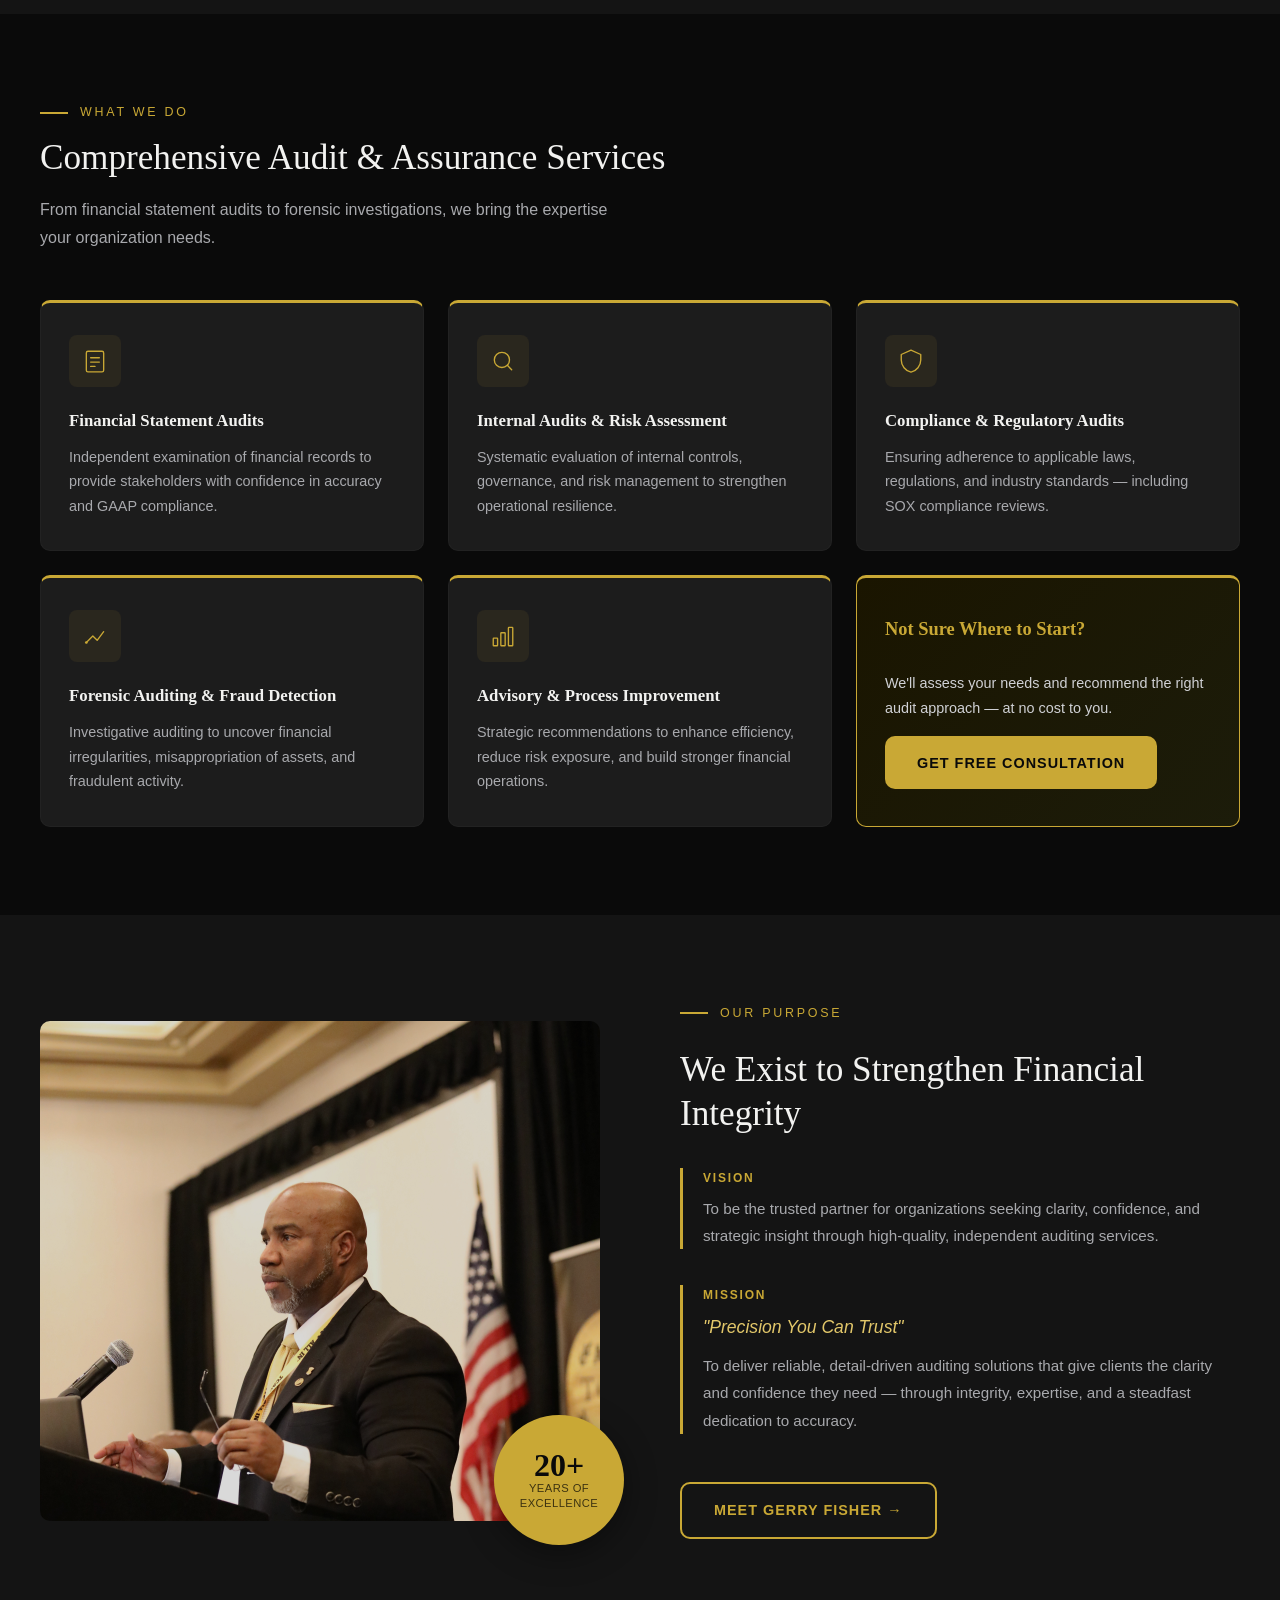
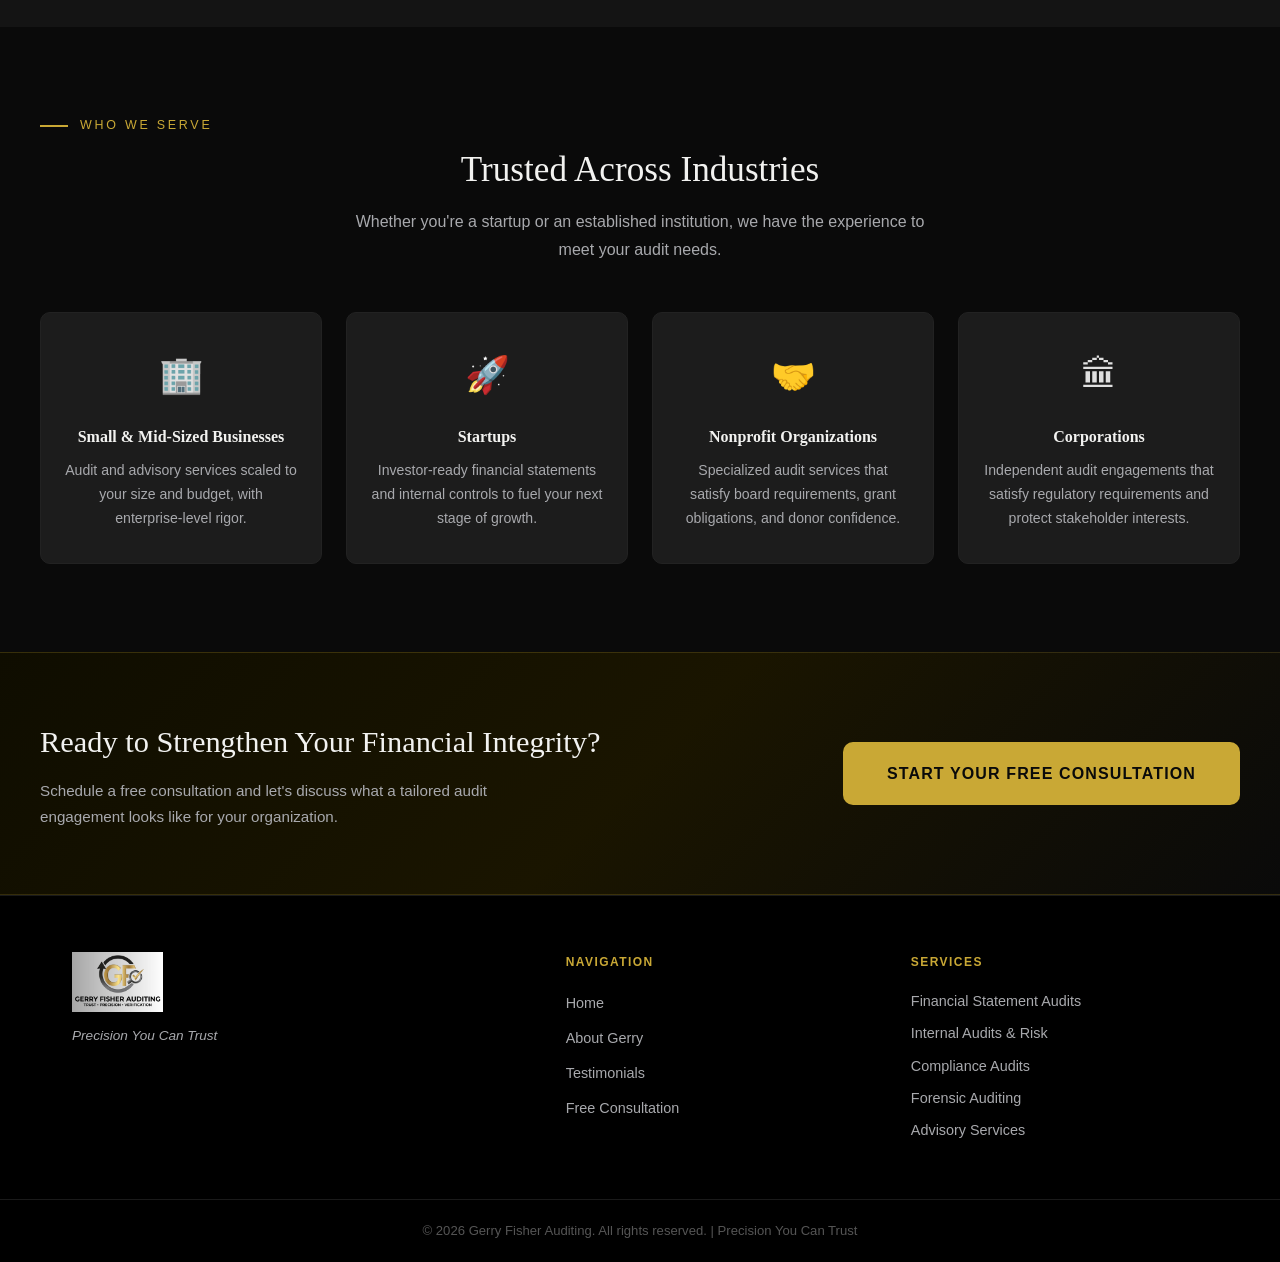
==== commit 820f7947: "Add services page, hero photo, updated logo, and full redesign - Complete homepage redesign with her" ====
--- a/index.html
+++ b/index.html
@@ -3,102 +3,310 @@
 <head>
   <meta charset="UTF-8" />
   <meta name="viewport" content="width=device-width, initial-scale=1.0" />
-  <title>Gerry Fisher Auditing</title>
+
+  <!-- SEO -->
+  <title>Gerry Fisher Auditing | Independent Auditing & Assurance Services</title>
+  <meta name="description" content="Gerry Fisher Auditing delivers trusted financial statement audits, internal audits, forensic auditing, and compliance services. 20+ years of experience. Precision You Can Trust." />
+  <meta name="keywords" content="auditing firm, financial audit, internal audit, forensic auditing, SOX compliance, nonprofit audit, independent auditor, Texas CPA, Gerry Fisher" />
+  <meta name="author" content="Gerry Fisher Auditing" />
+  <meta name="robots" content="index, follow" />
+
+  <!-- Open Graph -->
+  <meta property="og:title" content="Gerry Fisher Auditing | Precision You Can Trust" />
+  <meta property="og:description" content="Independent auditing and assurance services grounded in 20+ years of experience. Financial integrity you can count on." />
+  <meta property="og:type" content="website" />
+  <meta property="og:image" content="logo.png" />
+
+  <!-- Schema.org -->
+  <script type="application/ld+json">
+  {
+    "@context": "https://schema.org",
+    "@type": "ProfessionalService",
+    "name": "Gerry Fisher Auditing",
+    "description": "Independent auditing, assurance, and advisory services with 20+ years of experience.",
+    "slogan": "Precision You Can Trust",
+    "serviceType": "Auditing & Assurance"
+  }
+  </script>
+
   <link rel="stylesheet" href="style.css" />
 </head>
 <body>
 
   <!-- NAV -->
-  <header>
+  <header id="site-header">
     <nav class="navbar">
       <a href="index.html" class="logo-link">
-        <img src="logo.png" alt="Gerry Fisher Auditing" class="nav-logo" />
+        <img src="logo.png" alt="Gerry Fisher Auditing Logo" class="nav-logo" />
       </a>
       <ul class="nav-links">
-        <li><a href="index.html" class="active">Auditing</a></li>
-        <li><a href="bio.html">Bio</a></li>
+        <li><a href="index.html" class="active">Home</a></li>
+        <li><a href="services.html">Services</a></li>
+        <li><a href="bio.html">About</a></li>
         <li><a href="testimonials.html">Testimonials</a></li>
+        <li><a href="testimonials.html#consultation" class="nav-cta">Free Consultation</a></li>
       </ul>
       <button class="hamburger" aria-label="Toggle menu">&#9776;</button>
     </nav>
   </header>
 
   <!-- HERO -->
-  <section class="hero">
+  <section class="hero" aria-label="Hero">
+    <div class="hero-overlay"></div>
     <div class="hero-content">
-      <img src="logo.png" alt="Gerry Fisher Auditing Logo" class="hero-logo" />
-      <p class="hero-tagline">"Precision You Can Trust"</p>
-      <a href="testimonials.html#consultation" class="btn">Free Consultation</a>
-    </div>
-  </section>
-
-  <!-- ABOUT -->
-  <section class="section about-intro">
+      <p class="hero-eyebrow">Independent Auditing &amp; Assurance</p>
+      <h1>Financial Integrity<br /><span class="hero-accent">You Can Count On</span></h1>
+      <p class="hero-sub">Delivering accurate, transparent, and insightful financial evaluations for businesses, nonprofits, and government entities — grounded in over 20 years of expertise.</p>
+      <div class="hero-ctas">
+        <a href="testimonials.html#consultation" class="btn btn-primary">Book Free Consultation</a>
+        <a href="#services" class="btn btn-outline">Explore Services</a>
+      </div>
+    </div>
+    <div class="hero-scroll-hint">
+      <span>Scroll</span>
+      <div class="scroll-line"></div>
+    </div>
+  </section>
+
+  <!-- STATS BAR -->
+  <section class="stats-bar" aria-label="Key statistics">
+    <div class="container stats-grid">
+      <div class="stat-item">
+        <span class="stat-num">20<span class="stat-plus">+</span></span>
+        <span class="stat-label">Years of Experience</span>
+      </div>
+      <div class="stat-divider"></div>
+      <div class="stat-item">
+        <span class="stat-num">6</span>
+        <span class="stat-label">Core Service Areas</span>
+      </div>
+      <div class="stat-divider"></div>
+      <div class="stat-item">
+        <span class="stat-num">3</span>
+        <span class="stat-label">Sectors Served</span>
+      </div>
+      <div class="stat-divider"></div>
+      <div class="stat-item">
+        <span class="stat-num">100<span class="stat-plus">%</span></span>
+        <span class="stat-label">Commitment to Accuracy</span>
+      </div>
+    </div>
+  </section>
+
+  <!-- VALUE PILLARS -->
+  <section class="pillars section" aria-label="Core values">
     <div class="container">
-      <p class="about-lead">
-        Gerry Fisher Auditing is a client-focused auditing and assurance firm dedicated to delivering accurate, transparent, and insightful financial evaluations. The firm's core mission is to strengthen trust between organizations and their stakeholders by ensuring financial integrity, regulatory compliance, and operational accountability.
-      </p>
-    </div>
-  </section>
-
-  <!-- VISION & MISSION -->
-  <section class="section vm-section">
-    <div class="container vm-grid">
-      <div class="vm-box">
-        <h2 class="vm-title">Vision</h2>
-        <p>To be a trusted partner for businesses seeking clarity, confidence, and strategic insight through high-quality auditing services.</p>
-      </div>
-      <div class="vm-divider"></div>
-      <div class="vm-box">
-        <h2 class="vm-title">Mission</h2>
-        <p class="mission-tagline">"Precision You Can Trust"</p>
-        <p>To deliver reliable, detail-driven auditing solutions grounded in over 20 years of accounting and auditing experience. We are committed to providing trust, precision, and verification in every engagement, ensuring our clients have the clarity and confidence they need to make informed financial decisions. Through integrity, expertise, and a steadfast dedication to accuracy, we uphold the highest standards in meeting all auditing needs.</p>
-      </div>
-    </div>
-  </section>
-
-  <!-- KEY SERVICES + TARGET MARKET (with Photo 3 bottom right) -->
-  <section class="section services-section">
+      <p class="section-eyebrow">Why Gerry Fisher Auditing</p>
+      <h2 class="section-title centered">Built on Three Unbreakable Principles</h2>
+      <div class="pillars-grid">
+        <div class="pillar-card">
+          <div class="pillar-icon">
+            <svg viewBox="0 0 48 48" fill="none" xmlns="http://www.w3.org/2000/svg">
+              <path d="M24 4L6 12v10c0 10.5 7.7 20.3 18 22.7C34.3 42.3 42 32.5 42 22V12L24 4z" stroke="currentColor" stroke-width="2.5" stroke-linejoin="round"/>
+              <path d="M16 24l5 5 11-11" stroke="currentColor" stroke-width="2.5" stroke-linecap="round" stroke-linejoin="round"/>
+            </svg>
+          </div>
+          <h3>Trust</h3>
+          <p>Every engagement is built on transparency and accountability. Our clients rely on us to deliver findings they can act on with confidence.</p>
+        </div>
+        <div class="pillar-card pillar-featured">
+          <div class="pillar-icon">
+            <svg viewBox="0 0 48 48" fill="none" xmlns="http://www.w3.org/2000/svg">
+              <circle cx="24" cy="24" r="18" stroke="currentColor" stroke-width="2.5"/>
+              <path d="M24 14v10l6 4" stroke="currentColor" stroke-width="2.5" stroke-linecap="round"/>
+            </svg>
+          </div>
+          <h3>Precision</h3>
+          <p>We don't miss details. Our rigorous, methodical approach ensures every figure, every risk, and every discrepancy is identified and documented.</p>
+        </div>
+        <div class="pillar-card">
+          <div class="pillar-icon">
+            <svg viewBox="0 0 48 48" fill="none" xmlns="http://www.w3.org/2000/svg">
+              <rect x="8" y="8" width="32" height="36" rx="3" stroke="currentColor" stroke-width="2.5"/>
+              <path d="M16 20h16M16 28h10" stroke="currentColor" stroke-width="2.5" stroke-linecap="round"/>
+            </svg>
+          </div>
+          <h3>Verification</h3>
+          <p>We go beyond the surface. Independent, objective verification gives your stakeholders the assurance they need to make sound decisions.</p>
+        </div>
+      </div>
+    </div>
+  </section>
+
+  <!-- SERVICES -->
+  <section id="services" class="services section" aria-label="Services">
     <div class="container">
-      <div class="services-market-grid">
-
-        <!-- Left column: Services + Target Market -->
-        <div class="services-market-left">
-          <div class="services-block">
-            <h2 class="section-title">Key Services</h2>
-            <ul class="styled-list">
-              <li>Financial statement audits</li>
-              <li>Internal audits and risk assessments</li>
-              <li>Compliance and regulatory audits</li>
-              <li>Forensic auditing and fraud detection</li>
-              <li>Advisory services for process improvement</li>
-            </ul>
-          </div>
-
-          <div class="market-block">
-            <h2 class="section-title">Target Market</h2>
-            <ul class="styled-list">
-              <li>Small to mid-sized businesses</li>
-              <li>Startups seeking investor readiness</li>
-              <li>Nonprofit organizations</li>
-              <li>Corporations requiring independent audits</li>
-            </ul>
-          </div>
-        </div>
-
-        <!-- Right column: Photo 3 anchored bottom -->
-        <div class="photo3-wrap">
-          <img src="photo3.jpg" alt="Gerry Fisher speaking" class="photo3" />
-        </div>
-
-      </div>
+      <p class="section-eyebrow">What We Do</p>
+      <h2 class="section-title">Comprehensive Audit &amp; Assurance Services</h2>
+      <p class="section-sub">From financial statement audits to forensic investigations, we bring the expertise your organization needs.</p>
+      <div class="services-grid">
+
+        <div class="service-card">
+          <div class="service-icon">
+            <svg viewBox="0 0 48 48" fill="none" xmlns="http://www.w3.org/2000/svg">
+              <rect x="8" y="6" width="32" height="38" rx="3" stroke="currentColor" stroke-width="2.5"/>
+              <path d="M16 18h16M16 26h16M16 34h8" stroke="currentColor" stroke-width="2.5" stroke-linecap="round"/>
+            </svg>
+          </div>
+          <h3>Financial Statement Audits</h3>
+          <p>Independent examination of financial records to provide stakeholders with confidence in accuracy and GAAP compliance.</p>
+        </div>
+
+        <div class="service-card">
+          <div class="service-icon">
+            <svg viewBox="0 0 48 48" fill="none" xmlns="http://www.w3.org/2000/svg">
+              <circle cx="22" cy="22" r="14" stroke="currentColor" stroke-width="2.5"/>
+              <path d="M32 32l8 8" stroke="currentColor" stroke-width="2.5" stroke-linecap="round"/>
+            </svg>
+          </div>
+          <h3>Internal Audits &amp; Risk Assessment</h3>
+          <p>Systematic evaluation of internal controls, governance, and risk management to strengthen operational resilience.</p>
+        </div>
+
+        <div class="service-card">
+          <div class="service-icon">
+            <svg viewBox="0 0 48 48" fill="none" xmlns="http://www.w3.org/2000/svg">
+              <path d="M24 4L6 12v10c0 10.5 7.7 20.3 18 22.7C34.3 42.3 42 32.5 42 22V12L24 4z" stroke="currentColor" stroke-width="2.5" stroke-linejoin="round"/>
+            </svg>
+          </div>
+          <h3>Compliance &amp; Regulatory Audits</h3>
+          <p>Ensuring adherence to applicable laws, regulations, and industry standards — including SOX compliance reviews.</p>
+        </div>
+
+        <div class="service-card">
+          <div class="service-icon">
+            <svg viewBox="0 0 48 48" fill="none" xmlns="http://www.w3.org/2000/svg">
+              <path d="M8 36L20 24l8 8L40 16" stroke="currentColor" stroke-width="2.5" stroke-linecap="round" stroke-linejoin="round"/>
+              <circle cx="8" cy="36" r="2.5" fill="currentColor"/>
+            </svg>
+          </div>
+          <h3>Forensic Auditing &amp; Fraud Detection</h3>
+          <p>Investigative auditing to uncover financial irregularities, misappropriation of assets, and fraudulent activity.</p>
+        </div>
+
+        <div class="service-card">
+          <div class="service-icon">
+            <svg viewBox="0 0 48 48" fill="none" xmlns="http://www.w3.org/2000/svg">
+              <rect x="6" y="28" width="8" height="14" rx="1" stroke="currentColor" stroke-width="2.5"/>
+              <rect x="20" y="18" width="8" height="24" rx="1" stroke="currentColor" stroke-width="2.5"/>
+              <rect x="34" y="8" width="8" height="34" rx="1" stroke="currentColor" stroke-width="2.5"/>
+            </svg>
+          </div>
+          <h3>Advisory &amp; Process Improvement</h3>
+          <p>Strategic recommendations to enhance efficiency, reduce risk exposure, and build stronger financial operations.</p>
+        </div>
+
+        <div class="service-card service-card-cta">
+          <h3>Not Sure Where to Start?</h3>
+          <p>We'll assess your needs and recommend the right audit approach — at no cost to you.</p>
+          <a href="testimonials.html#consultation" class="btn btn-primary">Get Free Consultation</a>
+        </div>
+
+      </div>
+    </div>
+  </section>
+
+  <!-- DUAL IMAGE + MISSION SECTION -->
+  <section class="mission-section section" aria-label="Mission">
+    <div class="container mission-grid">
+      <div class="mission-image-wrap">
+        <img src="photo4final.jpg" alt="Gerry Fisher presenting audit findings" class="mission-img" />
+        <div class="mission-badge">
+          <span class="badge-num">20+</span>
+          <span class="badge-txt">Years of<br/>Excellence</span>
+        </div>
+      </div>
+      <div class="mission-content">
+        <p class="section-eyebrow">Our Purpose</p>
+        <h2 class="section-title">We Exist to Strengthen Financial Integrity</h2>
+
+        <div class="vm-block">
+          <h3 class="vm-label">Vision</h3>
+          <p>To be the trusted partner for organizations seeking clarity, confidence, and strategic insight through high-quality, independent auditing services.</p>
+        </div>
+
+        <div class="vm-block">
+          <h3 class="vm-label">Mission</h3>
+          <p class="mission-quote">"Precision You Can Trust"</p>
+          <p>To deliver reliable, detail-driven auditing solutions that give clients the clarity and confidence they need — through integrity, expertise, and a steadfast dedication to accuracy.</p>
+        </div>
+
+        <a href="bio.html" class="btn btn-outline-gold">Meet Gerry Fisher &rarr;</a>
+      </div>
+    </div>
+  </section>
+
+  <!-- WHO WE SERVE -->
+  <section class="market-section section" aria-label="Who we serve">
+    <div class="container">
+      <p class="section-eyebrow">Who We Serve</p>
+      <h2 class="section-title centered">Trusted Across Industries</h2>
+      <p class="section-sub centered">Whether you're a startup or an established institution, we have the experience to meet your audit needs.</p>
+      <div class="market-grid">
+        <div class="market-card">
+          <div class="market-icon">&#127970;</div>
+          <h3>Small &amp; Mid-Sized Businesses</h3>
+          <p>Audit and advisory services scaled to your size and budget, with enterprise-level rigor.</p>
+        </div>
+        <div class="market-card">
+          <div class="market-icon">&#128640;</div>
+          <h3>Startups</h3>
+          <p>Investor-ready financial statements and internal controls to fuel your next stage of growth.</p>
+        </div>
+        <div class="market-card">
+          <div class="market-icon">&#129309;</div>
+          <h3>Nonprofit Organizations</h3>
+          <p>Specialized audit services that satisfy board requirements, grant obligations, and donor confidence.</p>
+        </div>
+        <div class="market-card">
+          <div class="market-icon">&#127963;</div>
+          <h3>Corporations</h3>
+          <p>Independent audit engagements that satisfy regulatory requirements and protect stakeholder interests.</p>
+        </div>
+      </div>
+    </div>
+  </section>
+
+  <!-- CTA STRIP -->
+  <section class="cta-strip" aria-label="Call to action">
+    <div class="container cta-strip-inner">
+      <div>
+        <h2>Ready to Strengthen Your Financial Integrity?</h2>
+        <p>Schedule a free consultation and let's discuss what a tailored audit engagement looks like for your organization.</p>
+      </div>
+      <a href="testimonials.html#consultation" class="btn btn-primary btn-large">Start Your Free Consultation</a>
     </div>
   </section>
 
   <!-- FOOTER -->
   <footer>
-    <div class="container">
-      <p>&copy; <span id="year"></span> Gerry Fisher Auditing. All rights reserved.</p>
+    <div class="container footer-grid">
+      <div class="footer-brand">
+        <img src="logo.png" alt="Gerry Fisher Auditing" class="footer-logo" />
+        <p>Precision You Can Trust</p>
+      </div>
+      <div class="footer-links">
+        <h4>Navigation</h4>
+        <ul>
+          <li><a href="index.html">Home</a></li>
+          <li><a href="bio.html">About Gerry</a></li>
+          <li><a href="testimonials.html">Testimonials</a></li>
+          <li><a href="testimonials.html#consultation">Free Consultation</a></li>
+        </ul>
+      </div>
+      <div class="footer-services">
+        <h4>Services</h4>
+        <ul>
+          <li>Financial Statement Audits</li>
+          <li>Internal Audits &amp; Risk</li>
+          <li>Compliance Audits</li>
+          <li>Forensic Auditing</li>
+          <li>Advisory Services</li>
+        </ul>
+      </div>
+    </div>
+    <div class="footer-bottom">
+      <p>&copy; <span id="year"></span> Gerry Fisher Auditing. All rights reserved. | Precision You Can Trust</p>
     </div>
   </footer>
 
--- a/style.css
+++ b/style.css
@@ -2,16 +2,19 @@
 *, *::before, *::after { box-sizing: border-box; margin: 0; padding: 0; }
 
 :root {
-  --black: #0b0b0b;
-  --black-soft: #161616;
-  --black-card: #1e1e1e;
+  --black: #0a0a0a;
+  --black-soft: #141414;
+  --black-card: #1c1c1c;
+  --black-card2: #222222;
   --gold: #c9a835;
-  --gold-hover: #b8962a;
+  --gold-light: #e2c76a;
+  --gold-hover: #b89228;
   --silver: #a8a9ad;
   --silver-light: #d0d1d5;
-  --white: #f0f0f0;
-  --text: #e4e4e4;
-  --radius: 8px;
+  --white: #f2f2f0;
+  --text: #e0e0e0;
+  --radius: 10px;
+  --transition: 0.25s ease;
 }
 
 html { scroll-behavior: smooth; }
@@ -21,53 +24,66 @@
   color: var(--text);
   background: var(--black);
   line-height: 1.7;
+  overflow-x: hidden;
 }
 
 a { text-decoration: none; color: inherit; }
+img { max-width: 100%; display: block; }
 
 /* ── Navbar ── */
-header {
+#site-header {
   position: fixed;
   top: 0; left: 0; right: 0;
-  z-index: 100;
-  background: var(--black);
-  box-shadow: 0 2px 12px rgba(0,0,0,0.6);
-  border-bottom: 1px solid #2a2a2a;
+  z-index: 200;
+  transition: background var(--transition), box-shadow var(--transition);
+}
+#site-header.scrolled {
+  background: rgba(10,10,10,0.97);
+  box-shadow: 0 2px 24px rgba(0,0,0,0.7);
+  border-bottom: 1px solid #1f1f1f;
 }
 
 .navbar {
-  max-width: 1100px;
+  max-width: 1200px;
   margin: 0 auto;
   padding: 0 2rem;
-  height: 72px;
+  height: 76px;
   display: flex;
   align-items: center;
   justify-content: space-between;
 }
 
 .logo-link { display: flex; align-items: center; }
-.nav-logo { height: 52px; width: auto; object-fit: contain; }
+.nav-logo { height: 54px; width: auto; object-fit: contain; }
 
 .nav-links {
   list-style: none;
   display: flex;
-  gap: 2.5rem;
+  gap: 2rem;
+  align-items: center;
 }
 .nav-links a {
   color: var(--silver);
   font-family: 'Arial', sans-serif;
-  font-size: 0.9rem;
-  letter-spacing: 0.07em;
-  text-transform: uppercase;
-  transition: color 0.2s;
+  font-size: 0.85rem;
+  letter-spacing: 0.08em;
+  text-transform: uppercase;
+  transition: color var(--transition);
   padding-bottom: 2px;
-  border-bottom: 2px solid transparent;
 }
 .nav-links a:hover,
-.nav-links a.active {
-  color: var(--gold);
-  border-bottom-color: var(--gold);
-}
+.nav-links a.active { color: var(--white); }
+
+.nav-cta {
+  background: var(--gold) !important;
+  color: var(--black) !important;
+  padding: 0.55rem 1.25rem !important;
+  border-radius: 6px;
+  font-weight: bold !important;
+  letter-spacing: 0.06em !important;
+  transition: background var(--transition), transform var(--transition) !important;
+}
+.nav-cta:hover { background: var(--gold-hover) !important; transform: translateY(-1px); }
 
 .hamburger {
   display: none;
@@ -81,182 +97,729 @@
 /* ── Buttons ── */
 .btn {
   display: inline-block;
-  background: var(--gold);
-  color: var(--black);
   font-family: 'Arial', sans-serif;
   font-size: 0.9rem;
   font-weight: bold;
   letter-spacing: 0.07em;
   text-transform: uppercase;
-  padding: 0.85rem 2.25rem;
+  padding: 0.9rem 2rem;
   border-radius: var(--radius);
   border: none;
   cursor: pointer;
-  transition: background 0.2s, transform 0.15s;
-}
-.btn:hover { background: var(--gold-hover); transform: translateY(-1px); }
+  transition: background var(--transition), transform var(--transition), color var(--transition);
+}
+.btn:hover { transform: translateY(-2px); }
+
+.btn-primary {
+  background: var(--gold);
+  color: var(--black);
+}
+.btn-primary:hover { background: var(--gold-hover); }
+
+.btn-outline {
+  background: transparent;
+  color: var(--white);
+  border: 2px solid rgba(255,255,255,0.4);
+}
+.btn-outline:hover { border-color: var(--gold); color: var(--gold); }
+
+.btn-outline-gold {
+  background: transparent;
+  color: var(--gold);
+  border: 2px solid var(--gold);
+}
+.btn-outline-gold:hover { background: var(--gold); color: var(--black); }
+
+.btn-large { padding: 1.1rem 2.75rem; font-size: 1rem; }
 
 /* ── Hero ── */
 .hero {
+  position: relative;
   min-height: 100vh;
-  background: linear-gradient(160deg, #000000 0%, #0f0f0f 60%, #1a1a1a 100%);
+  background: url('hero-bg.jpg') center center / cover no-repeat;
   display: flex;
   align-items: center;
   justify-content: center;
-  padding: 7rem 2rem 4rem;
-  border-bottom: 2px solid var(--gold);
+  padding: 9rem 2rem 6rem;
+  overflow: hidden;
+}
+
+.hero-overlay {
+  position: absolute;
+  inset: 0;
+  background: linear-gradient(
+    135deg,
+    rgba(0,0,0,0.88) 0%,
+    rgba(0,0,0,0.75) 50%,
+    rgba(10,8,2,0.82) 100%
+  );
+}
+
+.hero-content {
+  position: relative;
+  z-index: 2;
+  max-width: 780px;
   text-align: center;
 }
 
-.hero-content {
+.hero-eyebrow {
+  font-family: 'Arial', sans-serif;
+  font-size: 0.85rem;
+  letter-spacing: 0.22em;
+  text-transform: uppercase;
+  color: var(--gold);
+  margin-bottom: 1.25rem;
+  display: flex;
+  align-items: center;
+  justify-content: center;
+  gap: 0.75rem;
+}
+.hero-eyebrow::before,
+.hero-eyebrow::after {
+  content: '';
+  display: block;
+  width: 40px;
+  height: 1px;
+  background: var(--gold);
+  opacity: 0.6;
+}
+
+.hero-content h1 {
+  font-size: clamp(2.4rem, 6vw, 4.25rem);
+  color: var(--white);
+  line-height: 1.12;
+  margin-bottom: 1.5rem;
+  font-weight: normal;
+}
+
+.hero-accent {
+  color: var(--gold);
+  font-style: italic;
+}
+
+.hero-sub {
+  font-family: 'Arial', sans-serif;
+  font-size: 1.1rem;
+  color: rgba(255,255,255,0.72);
+  max-width: 620px;
+  margin: 0 auto 2.5rem;
+  line-height: 1.8;
+}
+
+.hero-ctas {
+  display: flex;
+  gap: 1rem;
+  justify-content: center;
+  flex-wrap: wrap;
+}
+
+.hero-scroll-hint {
+  position: absolute;
+  bottom: 2.5rem;
+  left: 50%;
+  transform: translateX(-50%);
   display: flex;
   flex-direction: column;
   align-items: center;
-  gap: 1.75rem;
-}
-
-.hero-logo {
-  max-width: 420px;
-  width: 90%;
-  height: auto;
-}
-
-.hero-tagline {
-  font-size: 1.5rem;
-  color: var(--gold);
-  font-style: italic;
-  letter-spacing: 0.04em;
-}
-
-/* ── Sections ── */
-.section { padding: 5rem 2rem; }
-.container { max-width: 1100px; margin: 0 auto; }
+  gap: 0.5rem;
+  color: rgba(255,255,255,0.4);
+  font-family: 'Arial', sans-serif;
+  font-size: 0.7rem;
+  letter-spacing: 0.15em;
+  text-transform: uppercase;
+  z-index: 2;
+}
+.scroll-line {
+  width: 1px;
+  height: 40px;
+  background: linear-gradient(to bottom, rgba(201,168,53,0.7), transparent);
+  animation: scrollPulse 2s ease-in-out infinite;
+}
+@keyframes scrollPulse {
+  0%, 100% { opacity: 0.4; transform: scaleY(1); }
+  50% { opacity: 1; transform: scaleY(1.1); }
+}
+
+/* ── Stats Bar ── */
+.stats-bar {
+  background: var(--gold);
+  padding: 1.5rem 2rem;
+}
+
+.stats-grid {
+  display: flex;
+  align-items: center;
+  justify-content: center;
+  gap: 0;
+  flex-wrap: wrap;
+}
+
+.stat-item {
+  display: flex;
+  flex-direction: column;
+  align-items: center;
+  padding: 0.5rem 3rem;
+  text-align: center;
+}
+
+.stat-num {
+  font-size: 2.4rem;
+  font-weight: bold;
+  color: var(--black);
+  line-height: 1;
+  font-family: 'Georgia', serif;
+}
+.stat-plus {
+  font-size: 1.4rem;
+}
+.stat-label {
+  font-family: 'Arial', sans-serif;
+  font-size: 0.78rem;
+  color: rgba(0,0,0,0.65);
+  text-transform: uppercase;
+  letter-spacing: 0.08em;
+  margin-top: 0.35rem;
+}
+
+.stat-divider {
+  width: 1px;
+  height: 48px;
+  background: rgba(0,0,0,0.2);
+}
+
+/* ── Shared Section Styles ── */
+.section { padding: 5.5rem 2rem; }
+.container { max-width: 1200px; margin: 0 auto; }
+
+.section-eyebrow {
+  font-family: 'Arial', sans-serif;
+  font-size: 0.78rem;
+  letter-spacing: 0.22em;
+  text-transform: uppercase;
+  color: var(--gold);
+  margin-bottom: 0.75rem;
+  display: flex;
+  align-items: center;
+  gap: 0.75rem;
+}
+.section-eyebrow::before {
+  content: '';
+  display: block;
+  width: 28px;
+  height: 2px;
+  background: var(--gold);
+}
 
 .section-title {
-  font-size: 1.9rem;
+  font-size: clamp(1.6rem, 3vw, 2.2rem);
+  color: var(--white);
+  line-height: 1.25;
+  margin-bottom: 1rem;
+  font-weight: normal;
+}
+.section-title.centered { text-align: center; }
+
+.section-sub {
+  font-family: 'Arial', sans-serif;
+  color: var(--silver);
+  font-size: 1rem;
+  margin-bottom: 3rem;
+  max-width: 600px;
+  line-height: 1.75;
+}
+.section-sub.centered { margin-left: auto; margin-right: auto; text-align: center; }
+
+/* ── Value Pillars ── */
+.pillars { background: var(--black-soft); }
+
+.pillars .section-eyebrow,
+.pillars .section-title {
+  text-align: center;
+  justify-content: center;
+}
+.pillars .section-title { margin-bottom: 3rem; }
+
+.pillars-grid {
+  display: grid;
+  grid-template-columns: repeat(3, 1fr);
+  gap: 1.5rem;
+}
+
+.pillar-card {
+  background: var(--black-card);
+  border-radius: var(--radius);
+  padding: 2.5rem 2rem;
+  text-align: center;
+  border: 1px solid #2a2a2a;
+  transition: transform var(--transition), border-color var(--transition);
+}
+.pillar-card:hover { transform: translateY(-4px); border-color: #3a3a3a; }
+
+.pillar-featured {
+  background: var(--black-card2);
+  border-color: var(--gold);
+  position: relative;
+}
+.pillar-featured::before {
+  content: 'Core Value';
+  position: absolute;
+  top: -12px;
+  left: 50%;
+  transform: translateX(-50%);
+  background: var(--gold);
+  color: var(--black);
+  font-family: 'Arial', sans-serif;
+  font-size: 0.7rem;
+  font-weight: bold;
+  letter-spacing: 0.1em;
+  text-transform: uppercase;
+  padding: 3px 12px;
+  border-radius: 20px;
+}
+
+.pillar-icon {
+  width: 60px;
+  height: 60px;
+  background: rgba(201,168,53,0.1);
+  border-radius: 50%;
+  display: flex;
+  align-items: center;
+  justify-content: center;
+  margin: 0 auto 1.25rem;
+  color: var(--gold);
+}
+.pillar-icon svg { width: 28px; height: 28px; }
+
+.pillar-card h3 {
+  font-size: 1.2rem;
   color: var(--white);
   margin-bottom: 0.75rem;
+}
+.pillar-card p {
+  font-family: 'Arial', sans-serif;
+  font-size: 0.92rem;
+  color: var(--silver);
+  line-height: 1.75;
+}
+
+/* ── Services ── */
+.services { background: var(--black); }
+
+.services-grid {
+  display: grid;
+  grid-template-columns: repeat(3, 1fr);
+  gap: 1.5rem;
+}
+
+.service-card {
+  background: var(--black-card);
+  border-radius: var(--radius);
+  padding: 2rem 1.75rem;
+  border: 1px solid #222;
+  border-top: 3px solid var(--gold);
+  transition: transform var(--transition), box-shadow var(--transition);
+}
+.service-card:hover {
+  transform: translateY(-5px);
+  box-shadow: 0 12px 40px rgba(0,0,0,0.4);
+}
+
+.service-icon {
+  width: 52px;
+  height: 52px;
+  background: rgba(201,168,53,0.08);
+  border-radius: 8px;
+  display: flex;
+  align-items: center;
+  justify-content: center;
+  margin-bottom: 1.25rem;
+  color: var(--gold);
+  transition: background var(--transition);
+}
+.service-card:hover .service-icon { background: rgba(201,168,53,0.16); }
+.service-icon svg { width: 26px; height: 26px; }
+
+.service-card h3 {
+  font-size: 1.05rem;
+  color: var(--white);
+  margin-bottom: 0.6rem;
+}
+.service-card p {
+  font-family: 'Arial', sans-serif;
+  font-size: 0.9rem;
+  color: var(--silver);
+  line-height: 1.7;
+}
+
+.service-card-cta {
+  background: linear-gradient(135deg, #1a1500 0%, #1c1c0a 100%);
+  border-color: var(--gold);
+  display: flex;
+  flex-direction: column;
+  justify-content: center;
+  align-items: flex-start;
+  gap: 1rem;
+}
+.service-card-cta h3 { color: var(--gold); font-size: 1.15rem; }
+.service-card-cta p { color: var(--silver-light); }
+
+/* ── Mission Section ── */
+.mission-section { background: var(--black-soft); }
+
+.mission-grid {
+  display: grid;
+  grid-template-columns: 1fr 1fr;
+  gap: 5rem;
+  align-items: center;
+}
+
+.mission-image-wrap {
   position: relative;
 }
-.section-title::after {
-  content: '';
-  display: block;
-  width: 48px;
-  height: 3px;
+.mission-img {
+  width: 100%;
+  height: 500px;
+  object-fit: cover;
+  object-position: center 20%;
+  border-radius: var(--radius);
+  filter: brightness(0.85);
+}
+
+.mission-badge {
+  position: absolute;
+  bottom: -1.5rem;
+  right: -1.5rem;
+  width: 130px;
+  height: 130px;
   background: var(--gold);
-  margin-top: 0.5rem;
-}
-.section-sub {
-  color: var(--silver);
-  font-family: 'Arial', sans-serif;
-  margin-bottom: 3rem;
-  max-width: 640px;
-}
-
-/* ── About Intro ── */
-.about-intro { background: var(--black-soft); }
-.about-lead {
-  font-size: 1.15rem;
+  border-radius: 50%;
+  display: flex;
+  flex-direction: column;
+  align-items: center;
+  justify-content: center;
+  text-align: center;
+  box-shadow: 0 8px 32px rgba(0,0,0,0.4);
+}
+.badge-num {
+  font-size: 2rem;
+  font-weight: bold;
+  color: var(--black);
+  line-height: 1;
+}
+.badge-txt {
+  font-family: 'Arial', sans-serif;
+  font-size: 0.7rem;
+  color: rgba(0,0,0,0.7);
+  text-transform: uppercase;
+  letter-spacing: 0.04em;
+  line-height: 1.3;
+}
+
+.vm-block {
+  margin-bottom: 1.75rem;
+  padding-left: 1.25rem;
+  border-left: 3px solid var(--gold);
+}
+.vm-label {
+  font-family: 'Arial', sans-serif;
+  font-size: 0.75rem;
+  text-transform: uppercase;
+  letter-spacing: 0.15em;
+  color: var(--gold);
+  margin-bottom: 0.4rem;
+}
+.vm-block p {
+  font-family: 'Arial', sans-serif;
+  color: var(--silver);
+  font-size: 0.95rem;
+  line-height: 1.8;
+}
+.mission-quote {
+  color: var(--gold-light) !important;
+  font-style: italic;
+  font-size: 1.1rem !important;
+  margin-bottom: 0.5rem !important;
+}
+.mission-content { display: flex; flex-direction: column; gap: 0.5rem; }
+.mission-content .section-title { margin-top: 0.25rem; margin-bottom: 1.5rem; }
+.mission-content .btn-outline-gold { align-self: flex-start; margin-top: 0.75rem; }
+
+/* ── Who We Serve ── */
+.market-section { background: var(--black); }
+
+.market-grid {
+  display: grid;
+  grid-template-columns: repeat(4, 1fr);
+  gap: 1.5rem;
+  margin-top: 1rem;
+}
+
+.market-card {
+  background: var(--black-card);
+  border-radius: var(--radius);
+  padding: 2rem 1.5rem;
+  border: 1px solid #222;
+  text-align: center;
+  transition: transform var(--transition), border-color var(--transition);
+}
+.market-card:hover { transform: translateY(-4px); border-color: var(--gold); }
+
+.market-icon {
+  font-size: 2.25rem;
+  margin-bottom: 1rem;
+}
+.market-card h3 {
+  font-size: 1rem;
+  color: var(--white);
+  margin-bottom: 0.6rem;
+}
+.market-card p {
+  font-family: 'Arial', sans-serif;
+  font-size: 0.88rem;
+  color: var(--silver);
+  line-height: 1.7;
+}
+
+/* ── CTA Strip ── */
+.cta-strip {
+  background: linear-gradient(135deg, #0f0d00 0%, #1a1500 50%, #0a0a0a 100%);
+  border-top: 1px solid rgba(201,168,53,0.2);
+  border-bottom: 1px solid rgba(201,168,53,0.2);
+  padding: 4rem 2rem;
+}
+
+.cta-strip-inner {
+  display: flex;
+  align-items: center;
+  justify-content: space-between;
+  gap: 3rem;
+}
+
+.cta-strip h2 {
+  font-size: clamp(1.4rem, 2.5vw, 1.9rem);
+  color: var(--white);
+  margin-bottom: 0.6rem;
+  font-weight: normal;
+}
+.cta-strip p {
+  font-family: 'Arial', sans-serif;
+  color: var(--silver);
+  font-size: 0.95rem;
+  max-width: 520px;
+}
+
+/* ── Footer ── */
+footer {
+  background: #000000;
+  border-top: 1px solid #1a1a1a;
+}
+
+.footer-grid {
+  display: grid;
+  grid-template-columns: 1.5fr 1fr 1fr;
+  gap: 3rem;
+  padding: 3.5rem 2rem;
+}
+
+.footer-brand img { height: 60px; margin-bottom: 0.75rem; }
+.footer-brand p {
+  font-family: 'Arial', sans-serif;
+  font-size: 0.85rem;
+  color: var(--silver);
+  font-style: italic;
+}
+
+.footer-links h4,
+.footer-services h4 {
+  font-family: 'Arial', sans-serif;
+  font-size: 0.75rem;
+  text-transform: uppercase;
+  letter-spacing: 0.12em;
+  color: var(--gold);
+  margin-bottom: 1rem;
+}
+.footer-links ul,
+.footer-services ul {
+  list-style: none;
+  display: flex;
+  flex-direction: column;
+  gap: 0.5rem;
+}
+.footer-links li a,
+.footer-services li {
+  font-family: 'Arial', sans-serif;
+  font-size: 0.9rem;
+  color: var(--silver);
+  transition: color var(--transition);
+}
+.footer-links li a:hover { color: var(--gold); }
+
+.footer-bottom {
+  border-top: 1px solid #1a1a1a;
+  padding: 1.25rem 2rem;
+  text-align: center;
+}
+.footer-bottom p {
+  font-family: 'Arial', sans-serif;
+  font-size: 0.82rem;
+  color: #555;
+}
+
+/* ── Page Hero (inner pages) ── */
+.page-hero {
+  position: relative;
+  min-height: 42vh;
+  background: url('hero-bg.jpg') center 40% / cover no-repeat;
+  display: flex;
+  align-items: flex-end;
+  padding: 0 2rem 4rem;
+}
+.page-hero-overlay {
+  position: absolute;
+  inset: 0;
+  background: linear-gradient(to bottom, rgba(0,0,0,0.6) 0%, rgba(0,0,0,0.85) 100%);
+}
+.page-hero-content {
+  position: relative;
+  z-index: 2;
+  max-width: 1200px;
+  margin: 0 auto;
+  width: 100%;
+  padding-top: 7rem;
+}
+.page-hero-content h1 {
+  font-size: clamp(2rem, 4vw, 3rem);
+  color: var(--white);
+  margin-bottom: 0.6rem;
+  font-weight: normal;
+}
+.page-hero-content p {
+  font-family: 'Arial', sans-serif;
+  color: var(--silver);
+  font-size: 1.05rem;
+  max-width: 580px;
+}
+
+/* ── Services Intro ── */
+.services-intro { background: var(--black-soft); padding: 3rem 2rem; }
+
+/* ── Service Detail Sections ── */
+.service-detail-section { background: var(--black); }
+.service-detail-section.alt-bg { background: var(--black-soft); }
+
+.service-detail-grid {
+  display: grid;
+  grid-template-columns: 280px 1fr;
+  gap: 4rem;
+  align-items: start;
+}
+
+.service-detail-header {
+  position: sticky;
+  top: 90px;
+  display: flex;
+  flex-direction: column;
+  gap: 0.5rem;
+}
+
+.service-detail-icon {
+  width: 64px;
+  height: 64px;
+  background: rgba(201,168,53,0.1);
+  border-radius: 12px;
+  display: flex;
+  align-items: center;
+  justify-content: center;
+  color: var(--gold);
+  margin-bottom: 0.5rem;
+}
+.service-detail-icon svg { width: 32px; height: 32px; }
+
+.service-num {
+  font-family: 'Arial', sans-serif;
+  font-size: 0.75rem;
+  letter-spacing: 0.2em;
+  color: var(--gold);
+  opacity: 0.7;
+  text-transform: uppercase;
+}
+
+.service-detail-header h2 {
+  font-size: 1.45rem;
+  color: var(--white);
+  line-height: 1.3;
+  font-weight: normal;
+}
+
+.service-tagline {
+  font-family: 'Arial', sans-serif;
+  font-size: 0.9rem;
+  color: var(--silver);
+  font-style: italic;
+  margin-top: 0.25rem;
+}
+
+.service-overview {
+  font-family: 'Arial', sans-serif;
+  font-size: 1rem;
   color: var(--silver-light);
-  max-width: 820px;
-  margin: 0 auto;
-  text-align: center;
   line-height: 1.85;
-  font-family: 'Arial', sans-serif;
-}
-
-/* ── Vision & Mission ── */
-.vm-section { background: var(--black); }
-
-.vm-grid {
-  display: grid;
-  grid-template-columns: 1fr 2px 1.5fr;
-  gap: 3rem;
-  align-items: start;
-}
-
-.vm-title {
-  font-size: 1.4rem;
+  margin-bottom: 2.5rem;
+  padding-bottom: 2rem;
+  border-bottom: 1px solid #222;
+}
+
+.service-blocks {
+  display: flex;
+  flex-direction: column;
+  gap: 2rem;
+}
+
+.service-block h3 {
+  font-family: 'Arial', sans-serif;
+  font-size: 0.78rem;
+  text-transform: uppercase;
+  letter-spacing: 0.14em;
   color: var(--gold);
   margin-bottom: 1rem;
-  font-family: 'Arial', sans-serif;
-  text-transform: uppercase;
-  letter-spacing: 0.1em;
-}
-
-.vm-box p {
-  font-family: 'Arial', sans-serif;
-  color: var(--silver);
-  line-height: 1.8;
-}
-
-.mission-tagline {
-  font-style: italic;
-  color: var(--gold) !important;
-  font-size: 1.1rem;
-  margin-bottom: 0.75rem !important;
-}
-
-.vm-divider {
-  background: #2a2a2a;
-  width: 2px;
-  align-self: stretch;
-}
-
-/* ── Services & Market ── */
-.services-section { background: var(--black-soft); }
-
-.services-market-grid {
-  display: grid;
-  grid-template-columns: 1fr auto;
-  gap: 3rem;
-  align-items: end;
-}
-
-.services-market-left {
-  display: flex;
-  flex-direction: column;
-  gap: 3rem;
-}
-
-.services-block,
-.market-block { }
-
-.styled-list {
+}
+
+.detail-list {
   list-style: none;
   display: flex;
   flex-direction: column;
   gap: 0.6rem;
-  margin-top: 1.25rem;
-}
-.styled-list li {
-  font-family: 'Arial', sans-serif;
-  font-size: 0.97rem;
-  color: var(--silver-light);
-  display: flex;
+}
+.detail-list li {
+  font-family: 'Arial', sans-serif;
+  font-size: 0.93rem;
+  color: var(--silver);
+  line-height: 1.65;
+  display: flex;
+  gap: 0.75rem;
   align-items: flex-start;
-  gap: 0.75rem;
-}
-.styled-list li::before {
+}
+.detail-list li::before {
   content: '▸';
   color: var(--gold);
   flex-shrink: 0;
-  margin-top: 2px;
-}
-
-.photo3-wrap {
-  display: flex;
-  align-items: flex-end;
-  justify-content: flex-end;
-}
-.photo3 {
-  width: 320px;
-  height: 420px;
-  object-fit: cover;
-  object-position: top;
-  border-radius: var(--radius);
-  border: 3px solid var(--gold);
-  box-shadow: 0 8px 40px rgba(201,168,53,0.15);
+  margin-top: 1px;
+  font-size: 0.8rem;
+}
+.detail-list-numbered { counter-reset: list-counter; }
+.detail-list-numbered li { counter-increment: list-counter; }
+.detail-list-numbered li::before {
+  content: counter(list-counter) '.';
+  color: var(--gold);
+  font-weight: bold;
+  font-size: 0.85rem;
+  min-width: 20px;
+}
+
+@media (max-width: 900px) {
+  .service-detail-grid { grid-template-columns: 1fr; gap: 2rem; }
+  .service-detail-header { position: static; }
+  .page-hero { min-height: 35vh; }
 }
 
 /* ── Bio Page ── */
@@ -264,15 +827,12 @@
 
 .bio-grid {
   display: grid;
-  grid-template-columns: 340px 1fr;
+  grid-template-columns: 360px 1fr;
   gap: 4rem;
   align-items: start;
 }
 
-.bio-photo-wrap {
-  position: sticky;
-  top: 90px;
-}
+.bio-photo-wrap { position: sticky; top: 90px; }
 .bio-photo {
   width: 100%;
   border-radius: var(--radius);
@@ -280,17 +840,17 @@
   box-shadow: 0 8px 40px rgba(201,168,53,0.15);
   object-fit: cover;
   object-position: top;
-  max-height: 500px;
+  max-height: 520px;
 }
 
 .bio-subtitle {
   font-family: 'Arial', sans-serif;
   color: var(--gold);
-  font-size: 1rem;
-  letter-spacing: 0.06em;
+  font-size: 0.85rem;
+  letter-spacing: 0.12em;
   text-transform: uppercase;
   margin-bottom: 1.75rem;
-  margin-top: 0.25rem;
+  margin-top: 0.35rem;
 }
 
 .bio-text p {
@@ -298,6 +858,7 @@
   color: var(--silver);
   margin-bottom: 1.1rem;
   line-height: 1.85;
+  font-size: 0.97rem;
 }
 
 .bio-credentials {
@@ -317,7 +878,7 @@
   border-radius: 4px;
 }
 
-/* ── Testimonials ── */
+/* ── Testimonials Page ── */
 .testimonials-section { background: var(--black); padding-top: 7rem; }
 
 .testimonial-grid {
@@ -333,7 +894,6 @@
   padding: 2rem;
   border-top: 4px solid var(--gold);
   box-shadow: 0 2px 20px rgba(0,0,0,0.3);
-  position: relative;
 }
 
 .testimonial-quote {
@@ -341,7 +901,6 @@
   color: var(--gold);
   line-height: 0.8;
   margin-bottom: 0.75rem;
-  font-family: 'Georgia', serif;
 }
 
 .testimonial-card p {
@@ -352,12 +911,8 @@
   margin-bottom: 1.25rem;
 }
 
-.testimonial-author {
-  display: flex;
-  flex-direction: column;
-  gap: 0.15rem;
-}
 .testimonial-author strong {
+  display: block;
   color: var(--white);
   font-family: 'Arial', sans-serif;
   font-size: 0.9rem;
@@ -392,7 +947,7 @@
 
 .form-group label {
   font-family: 'Arial', sans-serif;
-  font-size: 0.85rem;
+  font-size: 0.82rem;
   color: var(--silver-light);
   text-transform: uppercase;
   letter-spacing: 0.06em;
@@ -402,23 +957,24 @@
 .consultation-form input,
 .consultation-form textarea {
   width: 100%;
-  padding: 0.8rem 1rem;
-  border: 1px solid #333;
+  padding: 0.85rem 1rem;
+  border: 1px solid #2d2d2d;
   border-radius: var(--radius);
   font-family: 'Arial', sans-serif;
   font-size: 0.95rem;
   color: var(--text);
   background: var(--black-card);
-  transition: border-color 0.2s;
+  transition: border-color var(--transition);
   resize: vertical;
 }
 .consultation-form input[type="date"] { color-scheme: dark; }
 .consultation-form input::placeholder,
-.consultation-form textarea::placeholder { color: #555; }
+.consultation-form textarea::placeholder { color: #444; }
 .consultation-form input:focus,
 .consultation-form textarea:focus {
   outline: none;
   border-color: var(--gold);
+  box-shadow: 0 0 0 3px rgba(201,168,53,0.08);
 }
 
 .form-success {
@@ -426,31 +982,29 @@
   color: #4ade80;
   font-family: 'Arial', sans-serif;
   font-size: 0.95rem;
-}
-
-/* ── Footer ── */
-footer {
-  background: #000000;
-  color: var(--silver);
-  text-align: center;
-  padding: 1.75rem 2rem;
-  font-family: 'Arial', sans-serif;
-  font-size: 0.88rem;
-  border-top: 1px solid #2a2a2a;
+  padding: 0.75rem 1rem;
+  background: rgba(74,222,128,0.08);
+  border-radius: 6px;
+  border: 1px solid rgba(74,222,128,0.2);
 }
 
 /* ── Responsive ── */
+@media (max-width: 1024px) {
+  .services-grid { grid-template-columns: repeat(2, 1fr); }
+  .market-grid { grid-template-columns: repeat(2, 1fr); }
+  .pillars-grid { grid-template-columns: repeat(3, 1fr); }
+  .mission-grid { grid-template-columns: 1fr; gap: 3rem; }
+  .mission-badge { right: 1rem; }
+}
+
 @media (max-width: 900px) {
+  .pillars-grid { grid-template-columns: 1fr; }
   .bio-grid { grid-template-columns: 1fr; }
   .bio-photo-wrap { position: static; }
-  .bio-photo { max-height: 380px; width: 100%; }
-
-  .vm-grid { grid-template-columns: 1fr; }
-  .vm-divider { display: none; }
-
-  .services-market-grid { grid-template-columns: 1fr; }
-  .photo3-wrap { justify-content: center; }
-  .photo3 { width: 100%; height: 340px; }
+  .bio-photo { max-height: 380px; }
+  .footer-grid { grid-template-columns: 1fr 1fr; }
+  .footer-brand { grid-column: 1 / -1; }
+  .cta-strip-inner { flex-direction: column; text-align: center; }
 }
 
 @media (max-width: 768px) {
@@ -458,15 +1012,24 @@
   .nav-links.open {
     display: flex;
     position: absolute;
-    top: 72px; left: 0; right: 0;
-    background: var(--black);
-    padding: 1rem 2rem 1.5rem;
+    top: 76px; left: 0; right: 0;
+    background: rgba(10,10,10,0.98);
+    padding: 1.25rem 2rem 2rem;
     gap: 1.25rem;
-    border-bottom: 1px solid #2a2a2a;
+    border-bottom: 1px solid #222;
+    backdrop-filter: blur(12px);
   }
   .hamburger { display: block; }
-
+  .services-grid { grid-template-columns: 1fr; }
+  .market-grid { grid-template-columns: 1fr 1fr; }
+  .stat-item { padding: 0.5rem 1.5rem; }
   .form-row { grid-template-columns: 1fr; }
-
-  .hero-logo { max-width: 280px; }
-}
+  .footer-grid { grid-template-columns: 1fr; }
+}
+
+@media (max-width: 480px) {
+  .market-grid { grid-template-columns: 1fr; }
+  .stats-grid { gap: 1rem; }
+  .stat-divider { display: none; }
+  .hero-ctas { flex-direction: column; align-items: center; }
+}
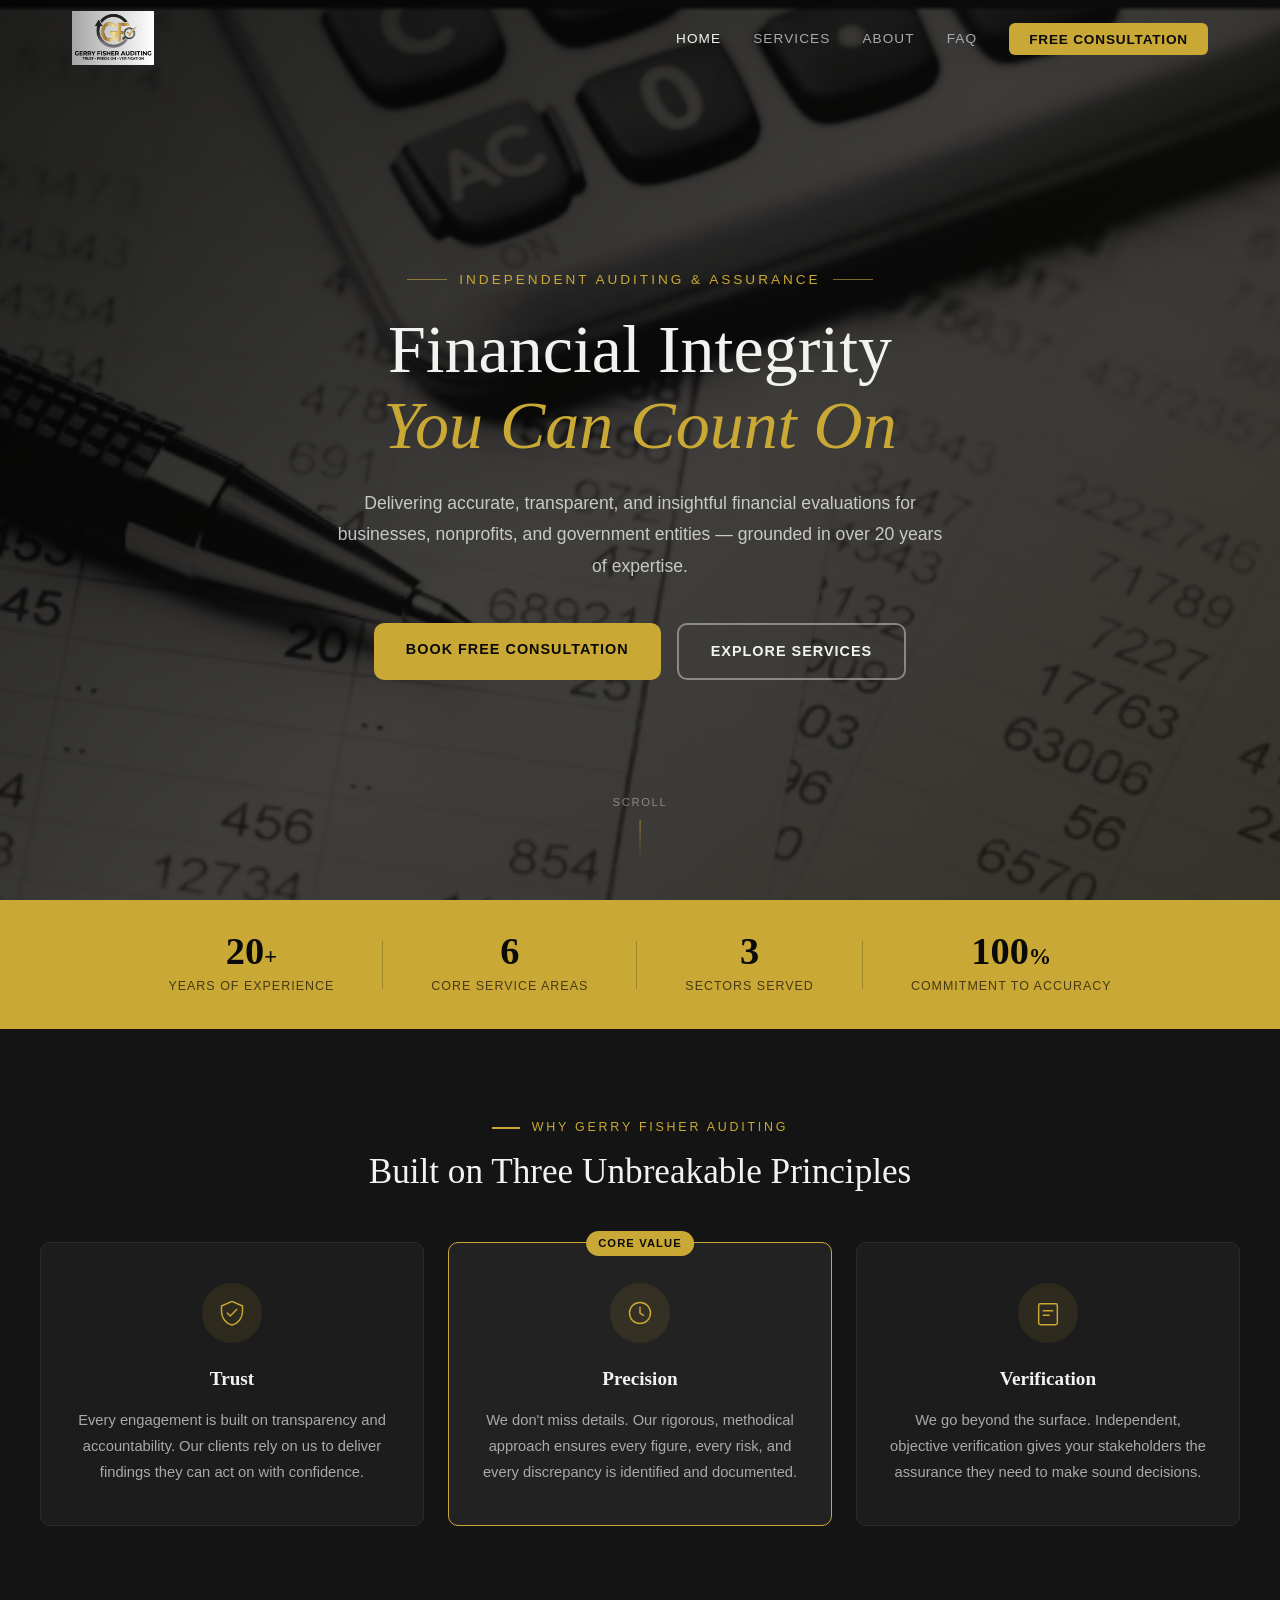
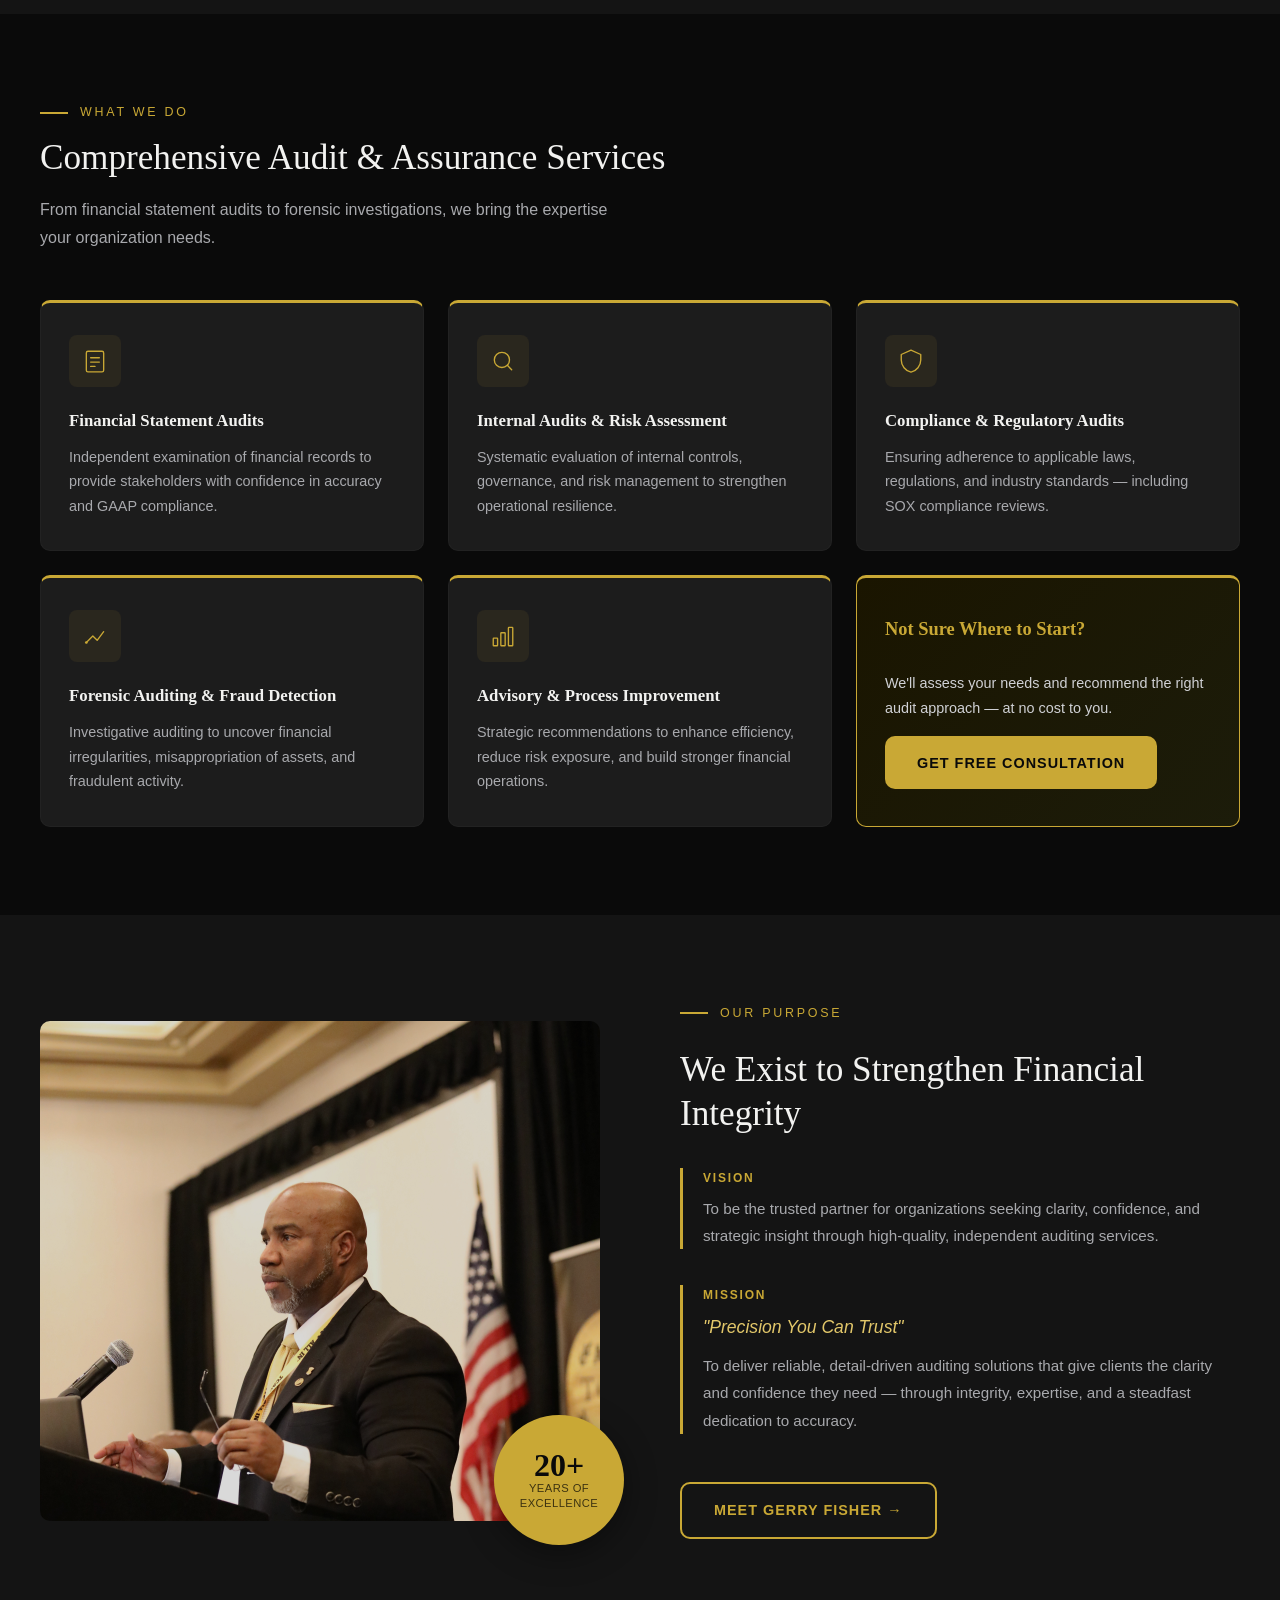
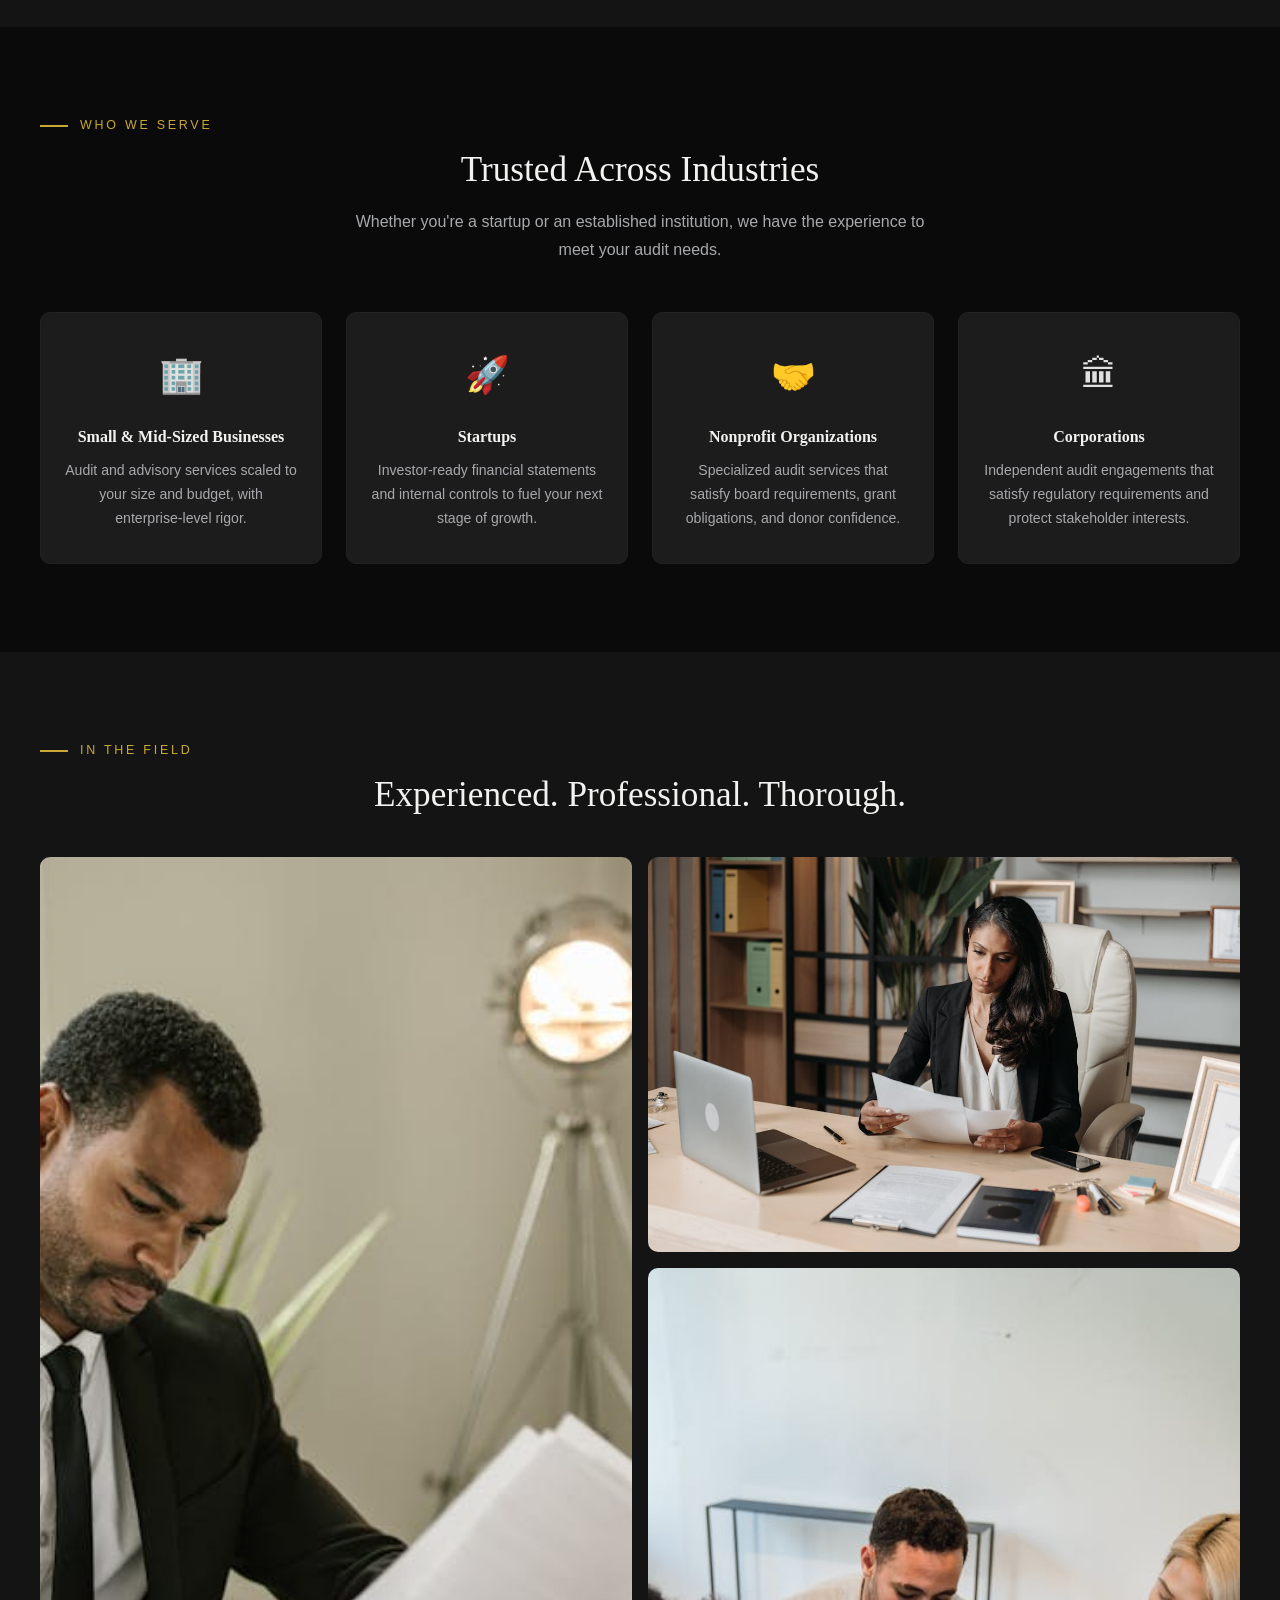
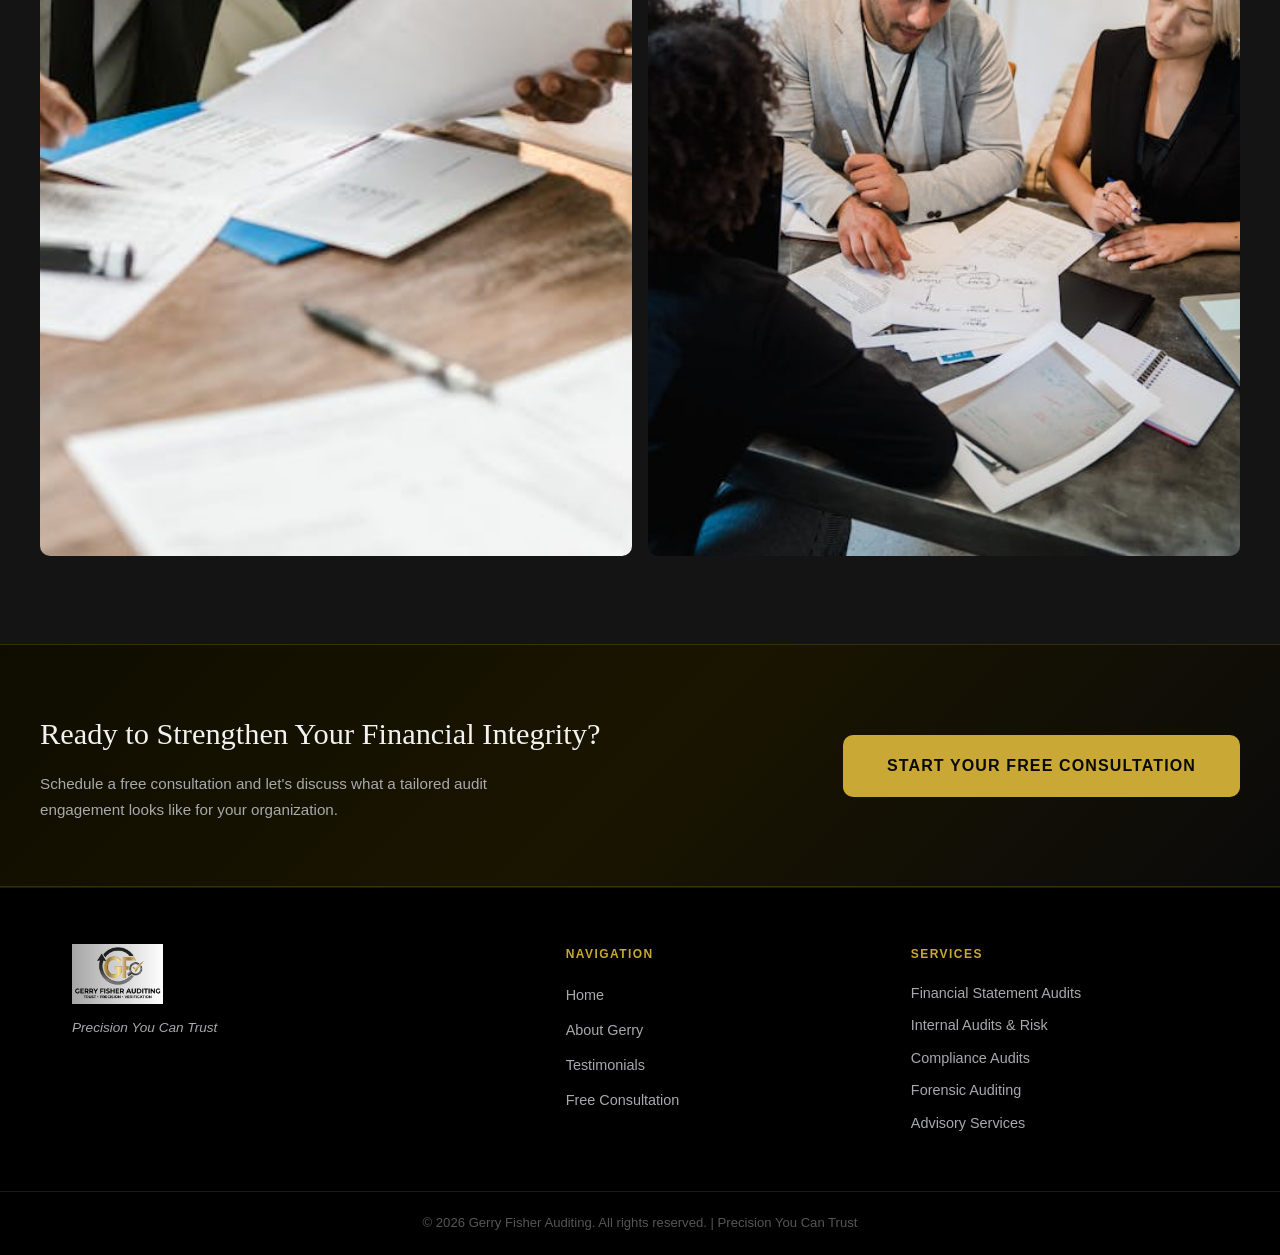
==== commit 42f7a307: "Add FAQ page, office stock photos, and remove testimonials - Replace testimonials.html with SEO-opti" ====
--- a/index.html
+++ b/index.html
@@ -43,8 +43,8 @@
         <li><a href="index.html" class="active">Home</a></li>
         <li><a href="services.html">Services</a></li>
         <li><a href="bio.html">About</a></li>
-        <li><a href="testimonials.html">Testimonials</a></li>
-        <li><a href="testimonials.html#consultation" class="nav-cta">Free Consultation</a></li>
+        <li><a href="faq.html">FAQ</a></li>
+        <li><a href="faq.html#consultation" class="nav-cta">Free Consultation</a></li>
       </ul>
       <button class="hamburger" aria-label="Toggle menu">&#9776;</button>
     </nav>
@@ -58,7 +58,7 @@
       <h1>Financial Integrity<br /><span class="hero-accent">You Can Count On</span></h1>
       <p class="hero-sub">Delivering accurate, transparent, and insightful financial evaluations for businesses, nonprofits, and government entities — grounded in over 20 years of expertise.</p>
       <div class="hero-ctas">
-        <a href="testimonials.html#consultation" class="btn btn-primary">Book Free Consultation</a>
+        <a href="faq.html#consultation" class="btn btn-primary">Book Free Consultation</a>
         <a href="#services" class="btn btn-outline">Explore Services</a>
       </div>
     </div>
@@ -199,7 +199,7 @@
         <div class="service-card service-card-cta">
           <h3>Not Sure Where to Start?</h3>
           <p>We'll assess your needs and recommend the right audit approach — at no cost to you.</p>
-          <a href="testimonials.html#consultation" class="btn btn-primary">Get Free Consultation</a>
+          <a href="faq.html#consultation" class="btn btn-primary">Get Free Consultation</a>
         </div>
 
       </div>
@@ -267,6 +267,25 @@
     </div>
   </section>
 
+  <!-- PHOTO GALLERY -->
+  <section class="photo-gallery section" aria-label="Our team at work">
+    <div class="container">
+      <p class="section-eyebrow">In the Field</p>
+      <h2 class="section-title centered">Experienced. Professional. Thorough.</h2>
+      <div class="gallery-grid">
+        <div class="gallery-item gallery-item-tall">
+          <img src="office2.jpg" alt="Auditor reviewing financial documents with client" loading="lazy" />
+        </div>
+        <div class="gallery-item">
+          <img src="office1.jpg" alt="Professional reviewing audit documents at desk" loading="lazy" />
+        </div>
+        <div class="gallery-item">
+          <img src="office3.jpg" alt="Audit team collaborating on financial review" loading="lazy" />
+        </div>
+      </div>
+    </div>
+  </section>
+
   <!-- CTA STRIP -->
   <section class="cta-strip" aria-label="Call to action">
     <div class="container cta-strip-inner">
@@ -274,7 +293,7 @@
         <h2>Ready to Strengthen Your Financial Integrity?</h2>
         <p>Schedule a free consultation and let's discuss what a tailored audit engagement looks like for your organization.</p>
       </div>
-      <a href="testimonials.html#consultation" class="btn btn-primary btn-large">Start Your Free Consultation</a>
+      <a href="faq.html#consultation" class="btn btn-primary btn-large">Start Your Free Consultation</a>
     </div>
   </section>
 
@@ -290,8 +309,8 @@
         <ul>
           <li><a href="index.html">Home</a></li>
           <li><a href="bio.html">About Gerry</a></li>
-          <li><a href="testimonials.html">Testimonials</a></li>
-          <li><a href="testimonials.html#consultation">Free Consultation</a></li>
+          <li><a href="faq.html">Testimonials</a></li>
+          <li><a href="faq.html#consultation">Free Consultation</a></li>
         </ul>
       </div>
       <div class="footer-services">
--- a/style.css
+++ b/style.css
@@ -136,7 +136,7 @@
 .hero {
   position: relative;
   min-height: 100vh;
-  background: url('hero-bg.jpg') center center / cover no-repeat;
+  background: url('hero-bg.png') center center / cover no-repeat;
   display: flex;
   align-items: center;
   justify-content: center;
@@ -669,7 +669,7 @@
 .page-hero {
   position: relative;
   min-height: 42vh;
-  background: url('hero-bg.jpg') center 40% / cover no-repeat;
+  background: url('hero-bg.png') center 40% / cover no-repeat;
   display: flex;
   align-items: flex-end;
   padding: 0 2rem 4rem;
@@ -987,6 +987,112 @@
   border-radius: 6px;
   border: 1px solid rgba(74,222,128,0.2);
 }
+
+/* ── Photo Gallery ── */
+.photo-gallery { background: var(--black-soft); }
+
+.gallery-grid {
+  display: grid;
+  grid-template-columns: 1fr 1fr;
+  grid-template-rows: auto auto;
+  gap: 1rem;
+  margin-top: 2.5rem;
+}
+
+.gallery-item { overflow: hidden; border-radius: var(--radius); }
+.gallery-item-tall { grid-row: 1 / 3; }
+
+.gallery-item img {
+  width: 100%;
+  height: 100%;
+  object-fit: cover;
+  display: block;
+  transition: transform 0.5s ease;
+  min-height: 260px;
+}
+
+.gallery-item:hover img { transform: scale(1.04); }
+
+/* ── FAQ Page ── */
+.faq-section { background: var(--black); }
+
+.faq-container {
+  max-width: 860px;
+  margin: 0 auto;
+}
+
+.faq-group {
+  margin-bottom: 3rem;
+}
+
+.faq-group-title {
+  font-size: 0.8rem;
+  letter-spacing: 0.15em;
+  text-transform: uppercase;
+  color: var(--gold);
+  font-family: 'Arial', sans-serif;
+  font-weight: normal;
+  margin-bottom: 1.25rem;
+  padding-bottom: 0.6rem;
+  border-bottom: 1px solid #2a2a2a;
+}
+
+.faq-item {
+  border-bottom: 1px solid #1e1e1e;
+}
+
+.faq-question {
+  width: 100%;
+  background: none;
+  border: none;
+  cursor: pointer;
+  padding: 1.25rem 0;
+  display: flex;
+  justify-content: space-between;
+  align-items: center;
+  gap: 1rem;
+  text-align: left;
+  font-family: 'Georgia', serif;
+  font-size: 1.05rem;
+  color: var(--white);
+  transition: color 0.2s;
+}
+
+.faq-question:hover { color: var(--gold); }
+.faq-question[aria-expanded="true"] { color: var(--gold); }
+
+.faq-icon {
+  font-size: 1.4rem;
+  color: var(--gold);
+  line-height: 1;
+  flex-shrink: 0;
+  transition: transform 0.3s ease;
+}
+.faq-question[aria-expanded="true"] .faq-icon { transform: rotate(45deg); }
+
+.faq-answer {
+  display: none;
+  padding-bottom: 1.5rem;
+  font-family: 'Arial', sans-serif;
+  color: var(--silver);
+  line-height: 1.8;
+  font-size: 0.97rem;
+}
+
+.faq-answer.open { display: block; }
+
+.faq-answer p { margin-bottom: 0.85rem; }
+.faq-answer p:last-child { margin-bottom: 0; }
+
+.faq-answer ul {
+  margin: 0.5rem 0 0.85rem 1.25rem;
+  display: flex;
+  flex-direction: column;
+  gap: 0.35rem;
+}
+
+.faq-answer ul li { color: var(--silver); }
+.faq-answer strong { color: var(--silver-light); }
 
 /* ── Responsive ── */
 @media (max-width: 1024px) {
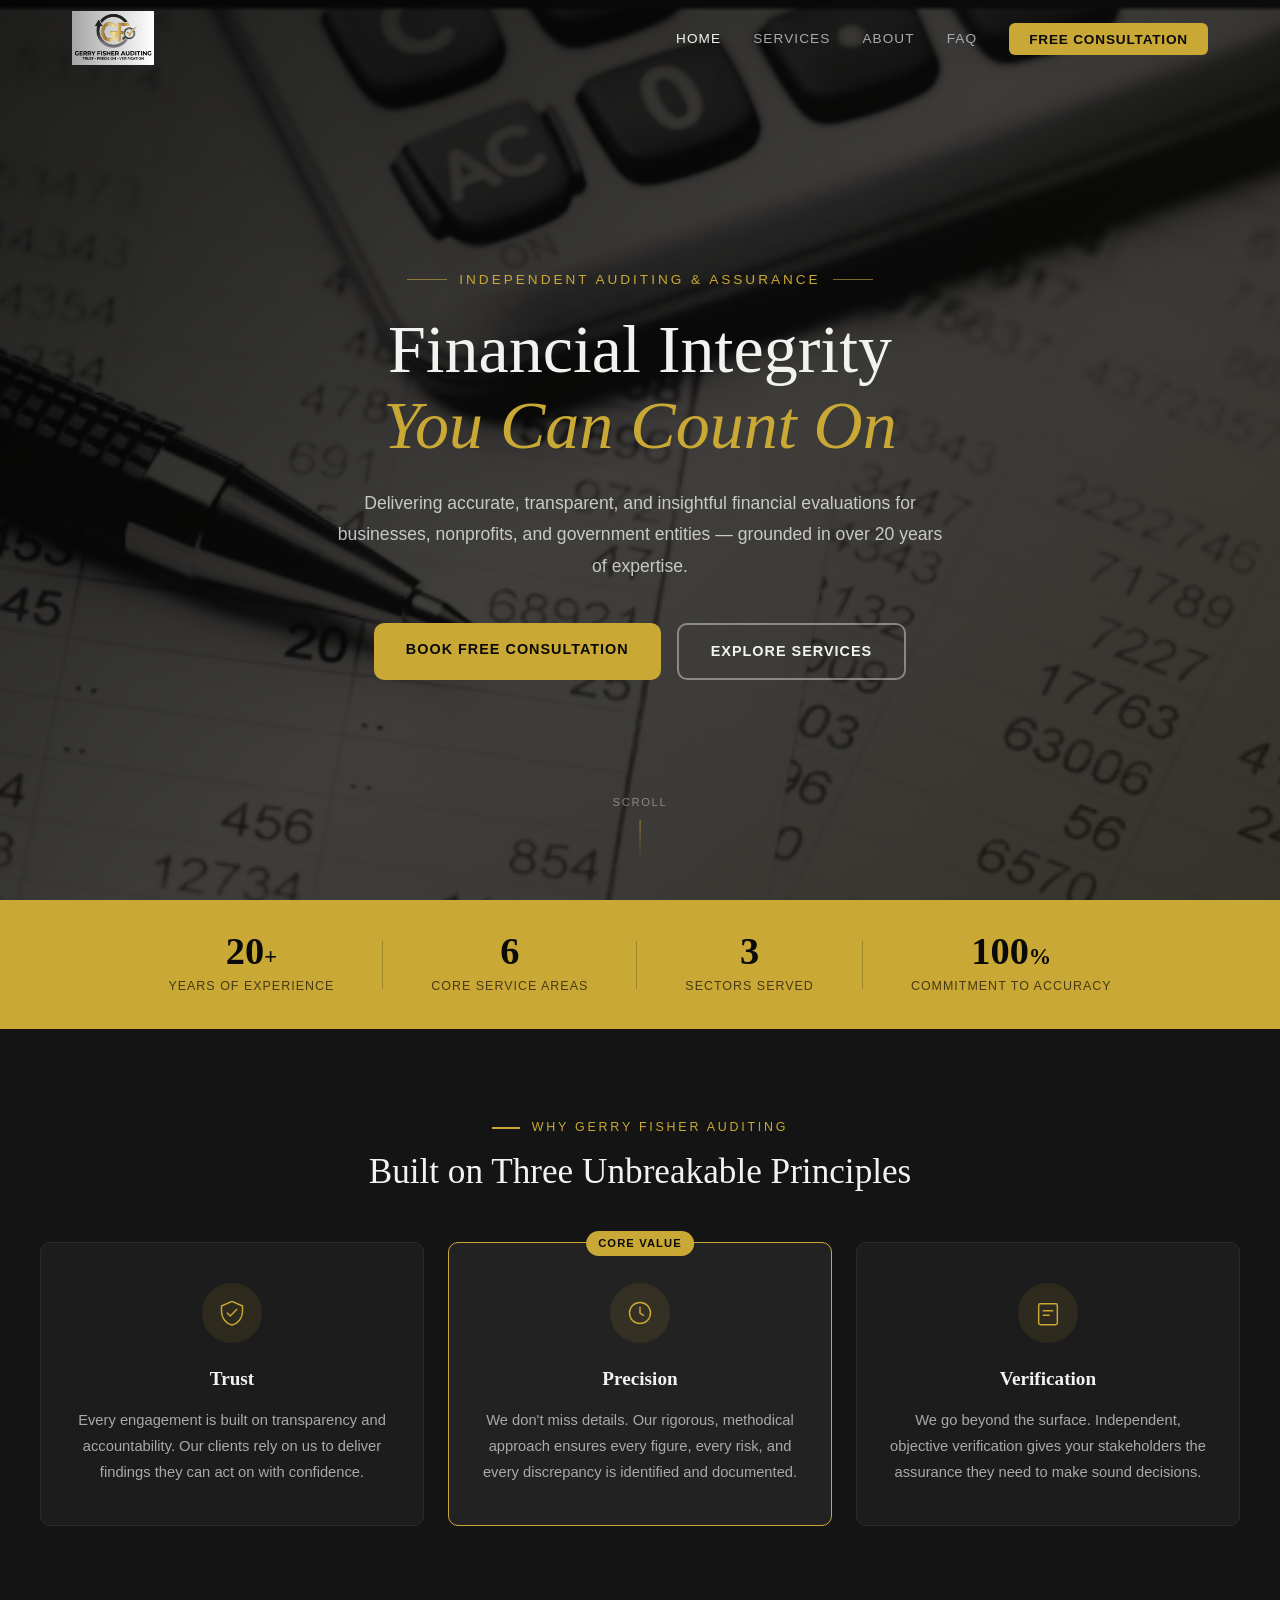
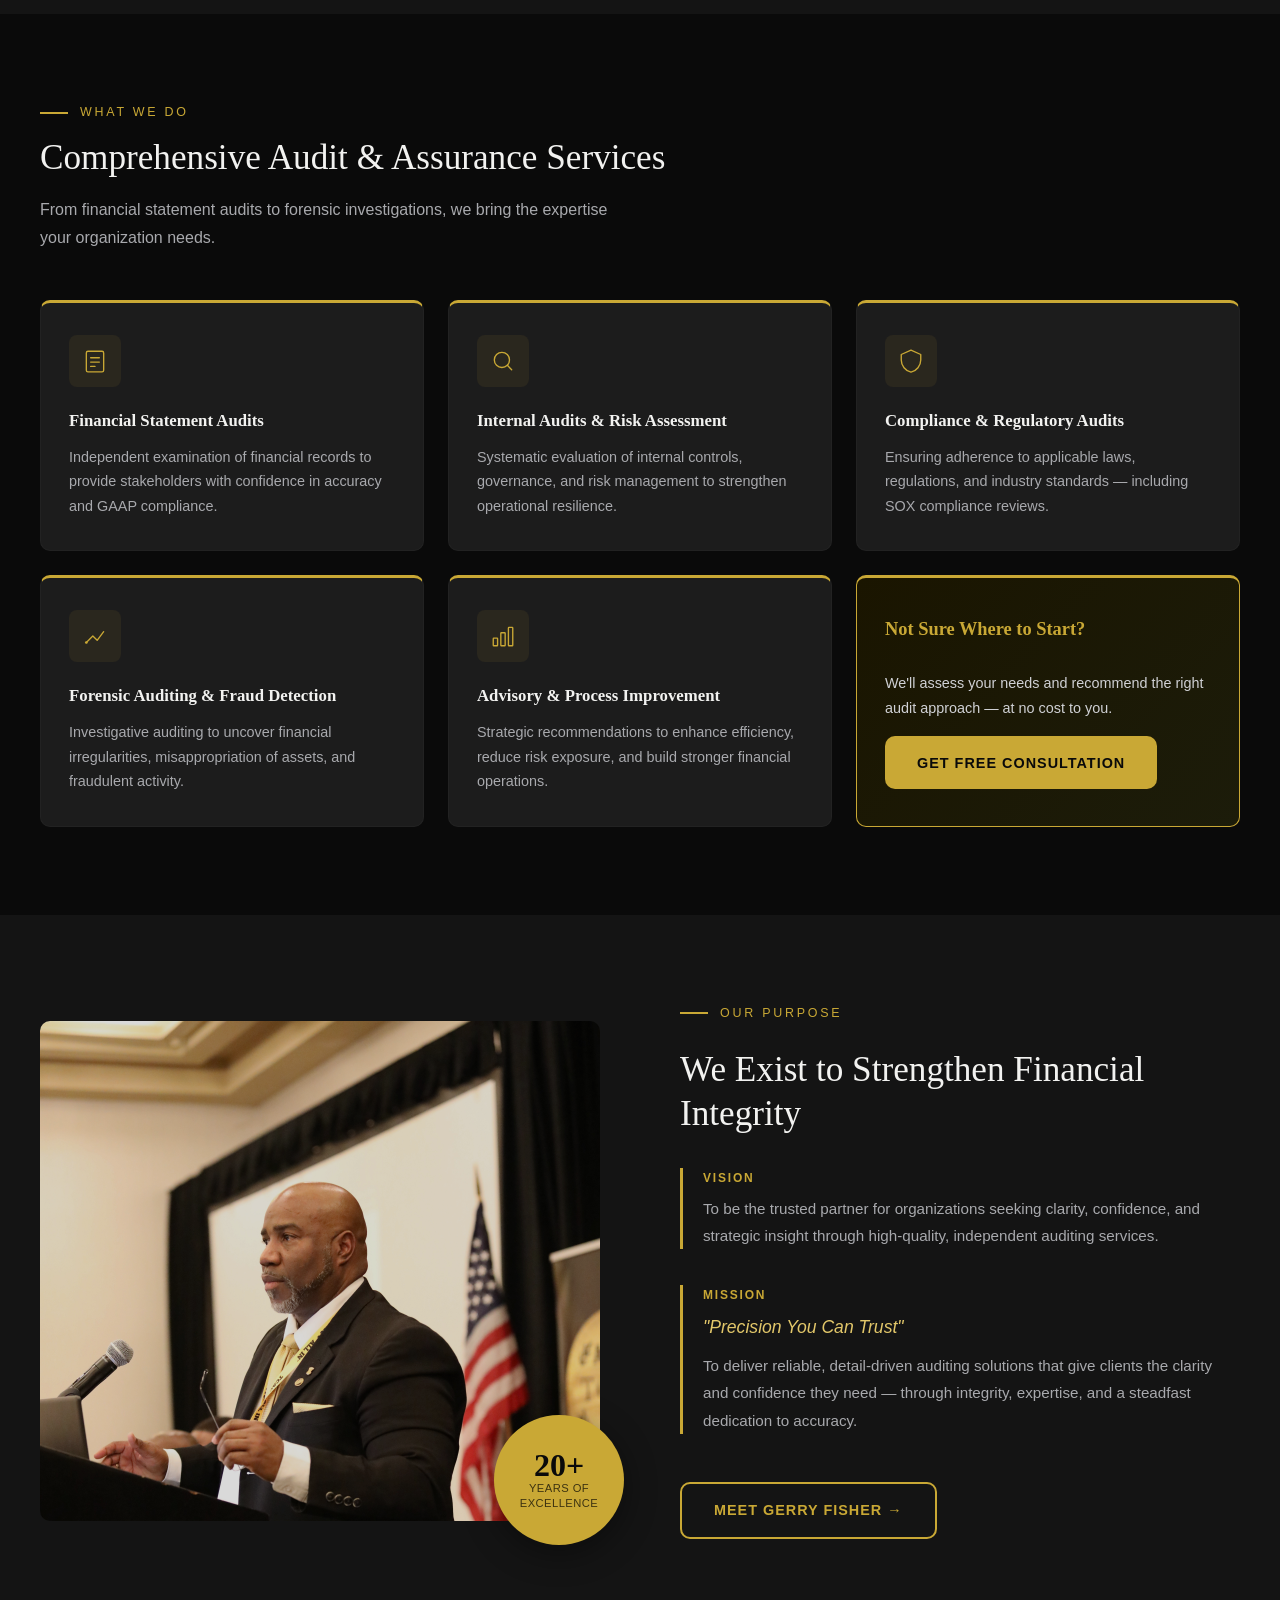
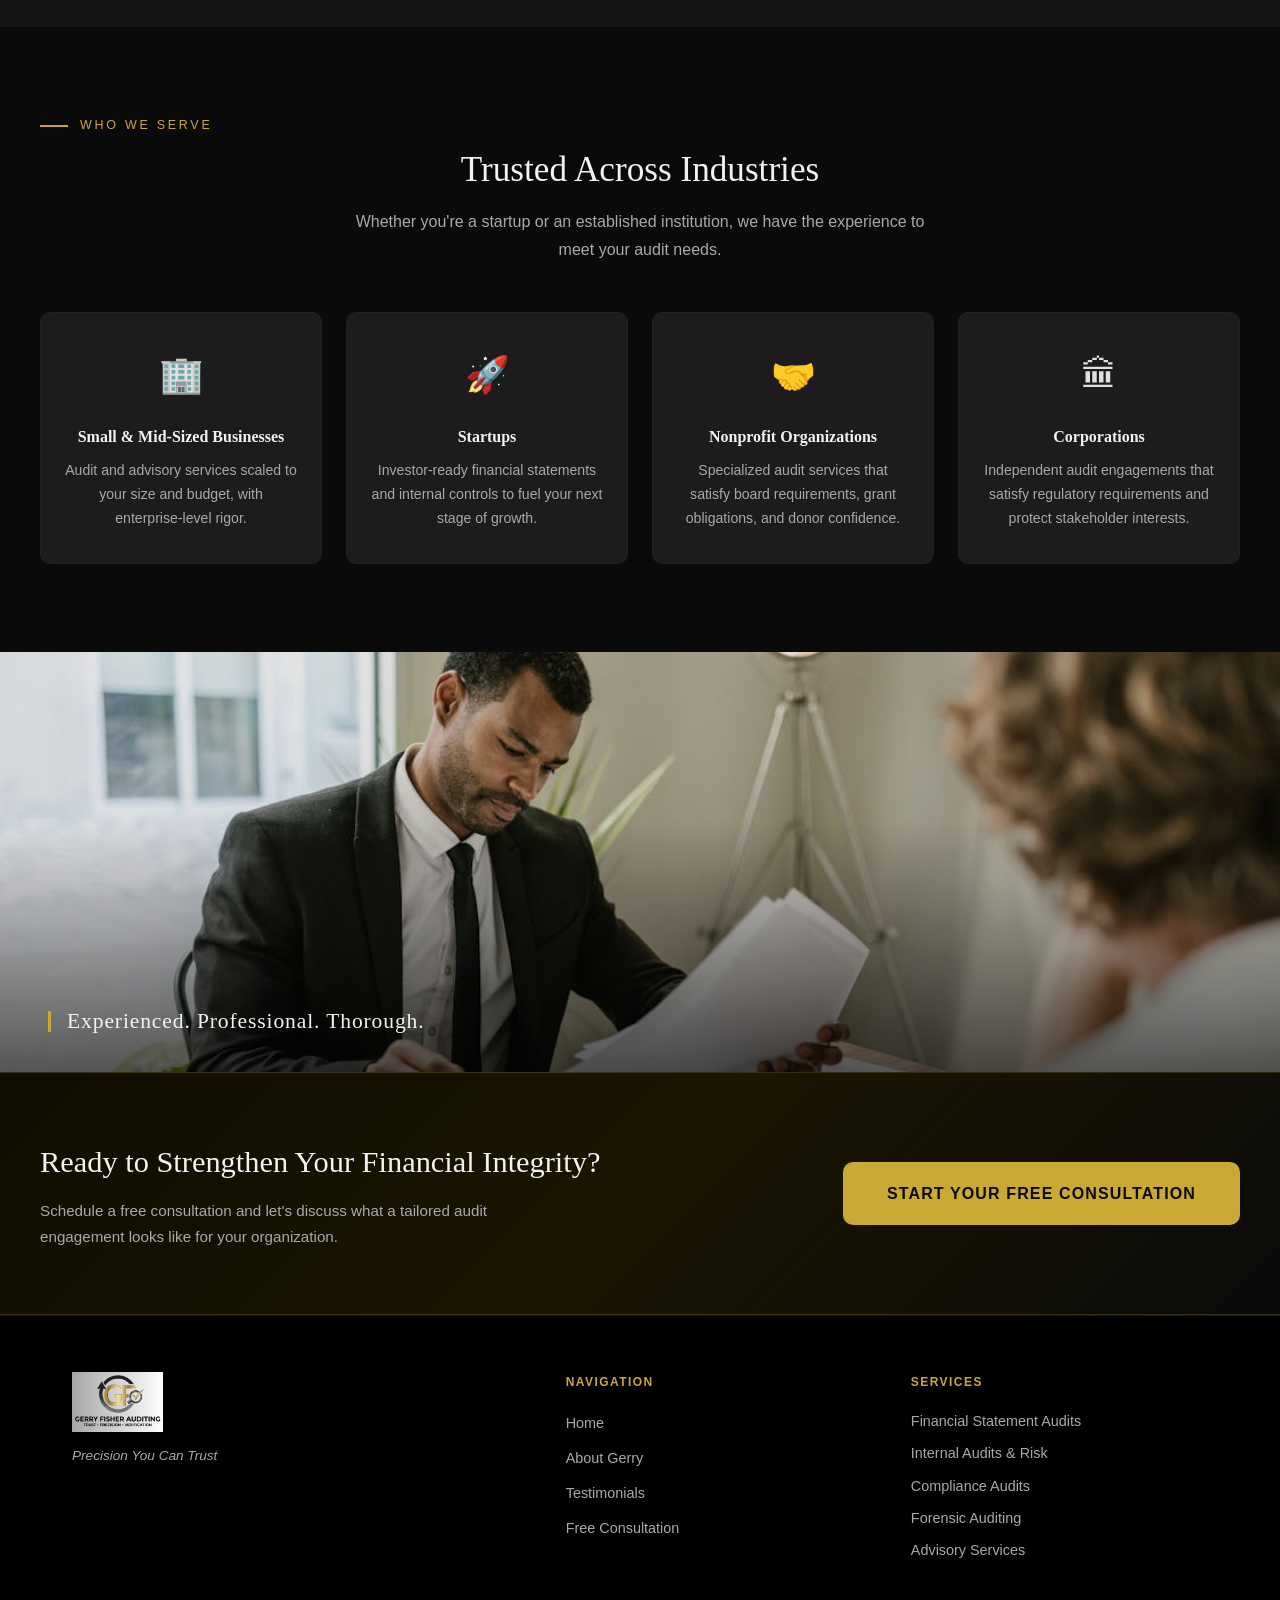
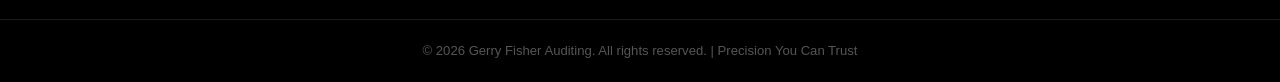
==== commit 179564b0: "Spread stock photos across home, services, and FAQ pages - Home: replace 3-photo gallery with single" ====
--- a/index.html
+++ b/index.html
@@ -267,21 +267,12 @@
     </div>
   </section>
 
-  <!-- PHOTO GALLERY -->
-  <section class="photo-gallery section" aria-label="Our team at work">
-    <div class="container">
-      <p class="section-eyebrow">In the Field</p>
-      <h2 class="section-title centered">Experienced. Professional. Thorough.</h2>
-      <div class="gallery-grid">
-        <div class="gallery-item gallery-item-tall">
-          <img src="office2.jpg" alt="Auditor reviewing financial documents with client" loading="lazy" />
-        </div>
-        <div class="gallery-item">
-          <img src="office1.jpg" alt="Professional reviewing audit documents at desk" loading="lazy" />
-        </div>
-        <div class="gallery-item">
-          <img src="office3.jpg" alt="Audit team collaborating on financial review" loading="lazy" />
-        </div>
+  <!-- FEATURE PHOTO -->
+  <section class="feature-photo-section" aria-label="In the field">
+    <div class="feature-photo-wrap">
+      <img src="office2.jpg" alt="Auditor reviewing financial documents with client" loading="lazy" class="feature-photo" />
+      <div class="feature-photo-overlay">
+        <p class="feature-photo-caption">Experienced. Professional. Thorough.</p>
       </div>
     </div>
   </section>
--- a/style.css
+++ b/style.css
@@ -988,30 +988,45 @@
   border: 1px solid rgba(74,222,128,0.2);
 }
 
-/* ── Photo Gallery ── */
-.photo-gallery { background: var(--black-soft); }
-
-.gallery-grid {
-  display: grid;
-  grid-template-columns: 1fr 1fr;
-  grid-template-rows: auto auto;
-  gap: 1rem;
-  margin-top: 2.5rem;
-}
-
-.gallery-item { overflow: hidden; border-radius: var(--radius); }
-.gallery-item-tall { grid-row: 1 / 3; }
-
-.gallery-item img {
+/* ── Feature Photo ── */
+.feature-photo-section { line-height: 0; }
+
+.feature-photo-wrap {
+  position: relative;
+  width: 100%;
+  height: 420px;
+  overflow: hidden;
+}
+
+.feature-photo {
   width: 100%;
   height: 100%;
   object-fit: cover;
+  object-position: center 30%;
   display: block;
-  transition: transform 0.5s ease;
-  min-height: 260px;
-}
-
-.gallery-item:hover img { transform: scale(1.04); }
+  transition: transform 0.6s ease;
+}
+
+.feature-photo-wrap:hover .feature-photo { transform: scale(1.03); }
+
+.feature-photo-overlay {
+  position: absolute;
+  inset: 0;
+  background: linear-gradient(to top, rgba(0,0,0,0.65) 0%, rgba(0,0,0,0.1) 60%);
+  display: flex;
+  align-items: flex-end;
+  padding: 2.5rem 3rem;
+}
+
+.feature-photo-caption {
+  font-family: 'Georgia', serif;
+  font-size: 1.35rem;
+  color: var(--white);
+  letter-spacing: 0.04em;
+  border-left: 3px solid var(--gold);
+  padding-left: 1rem;
+  line-height: 1;
+}
 
 /* ── FAQ Page ── */
 .faq-section { background: var(--black); }
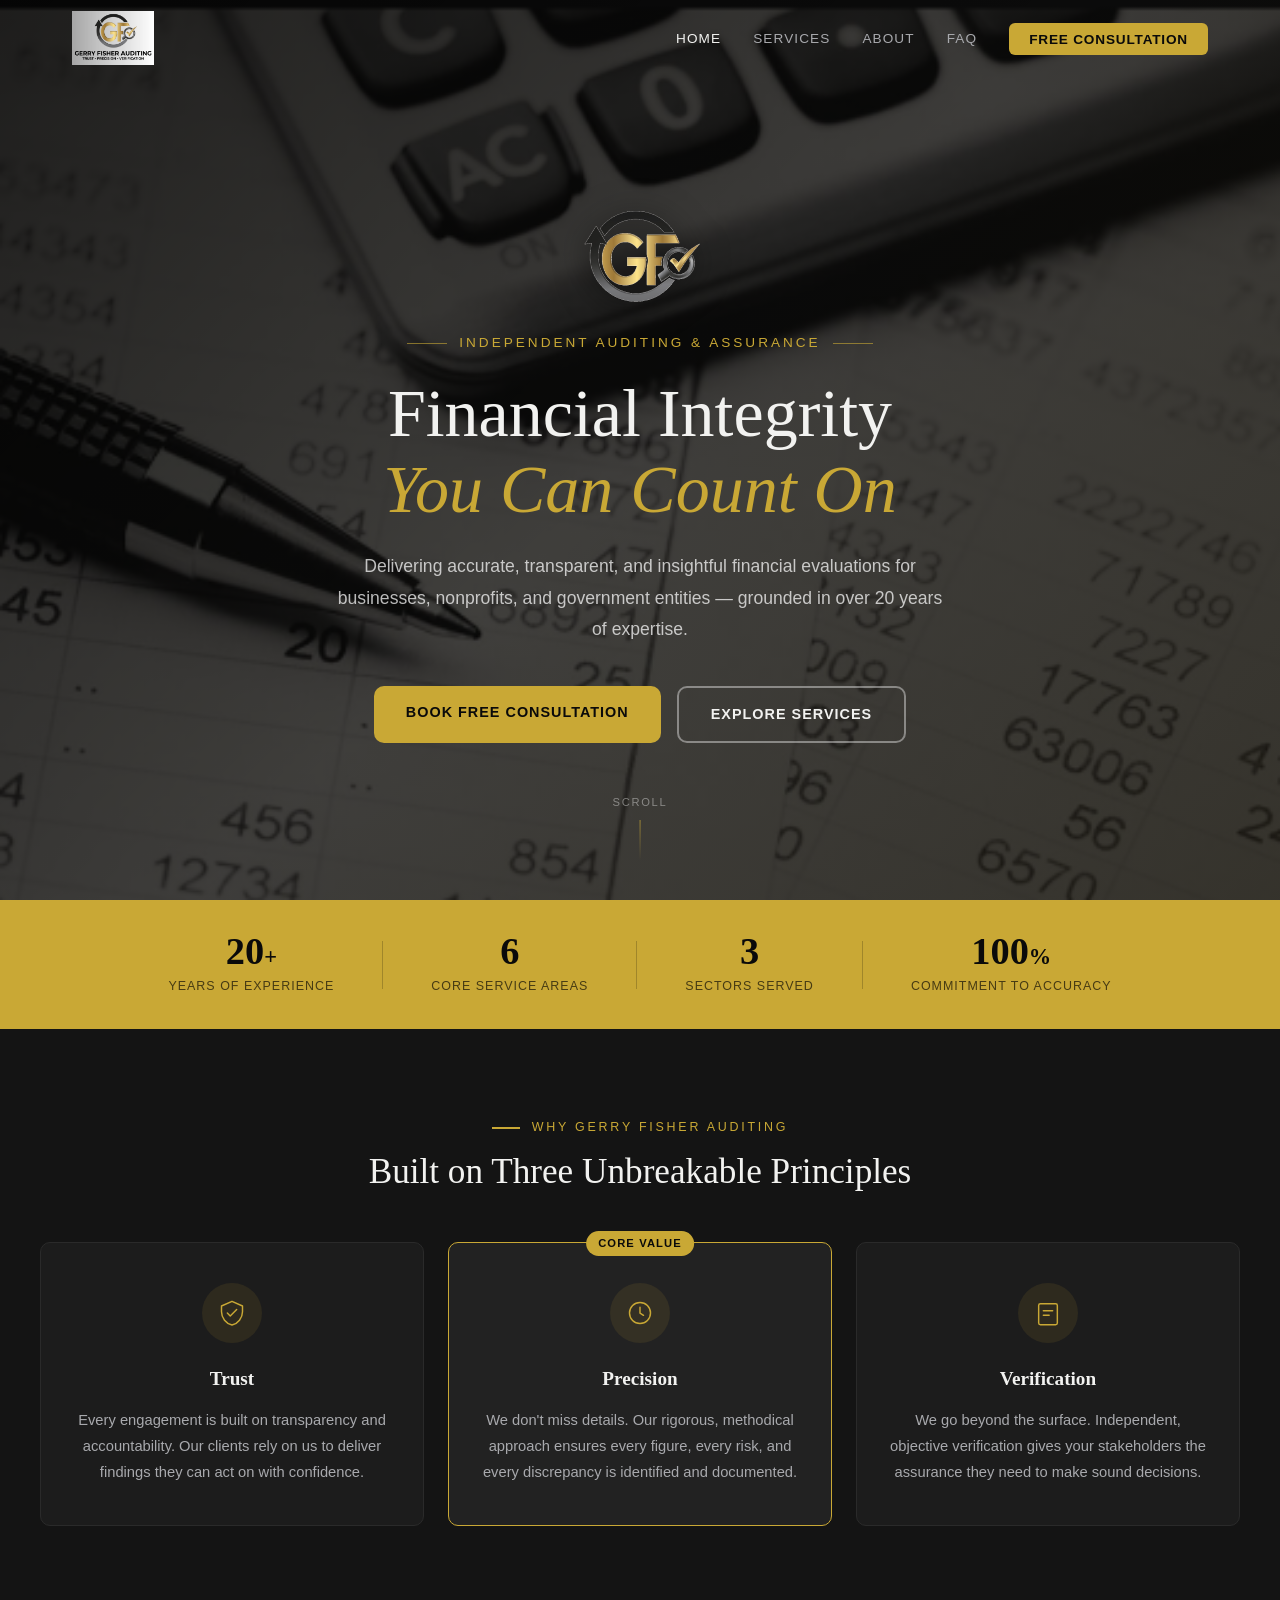
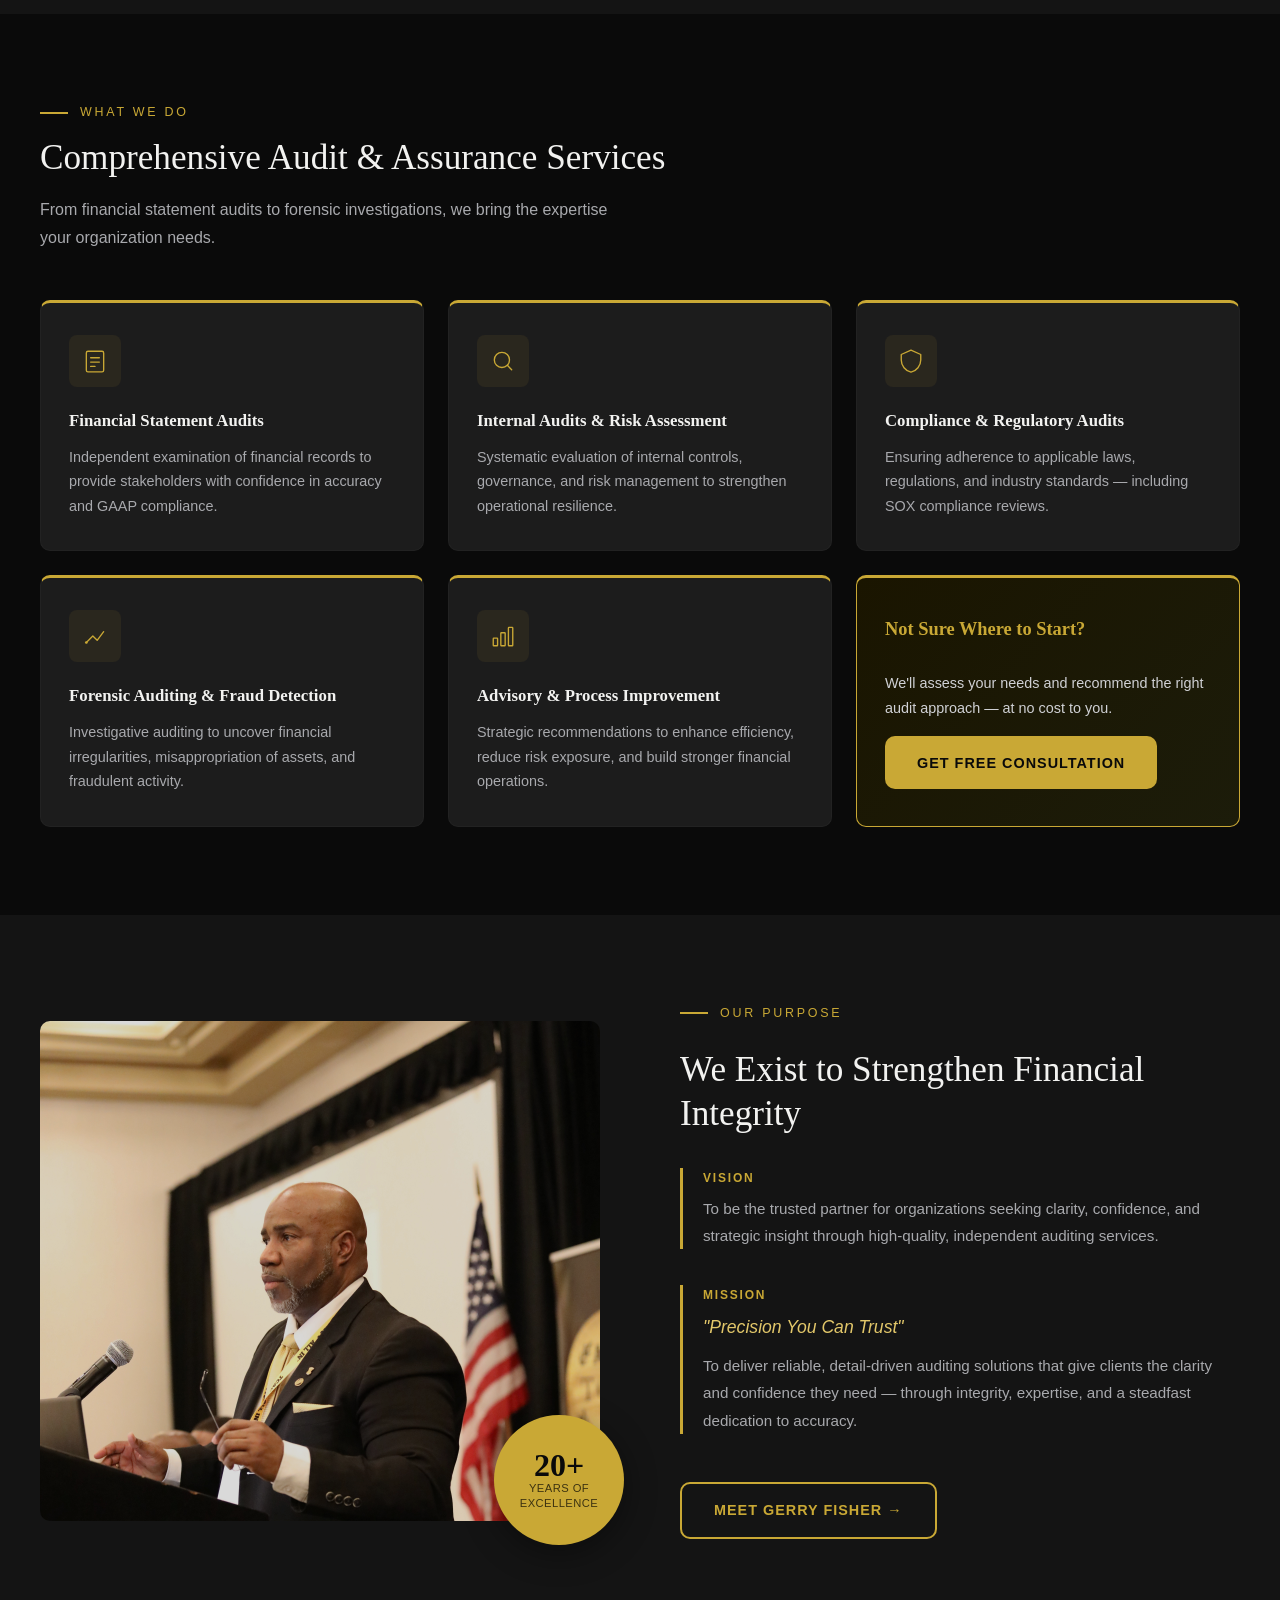
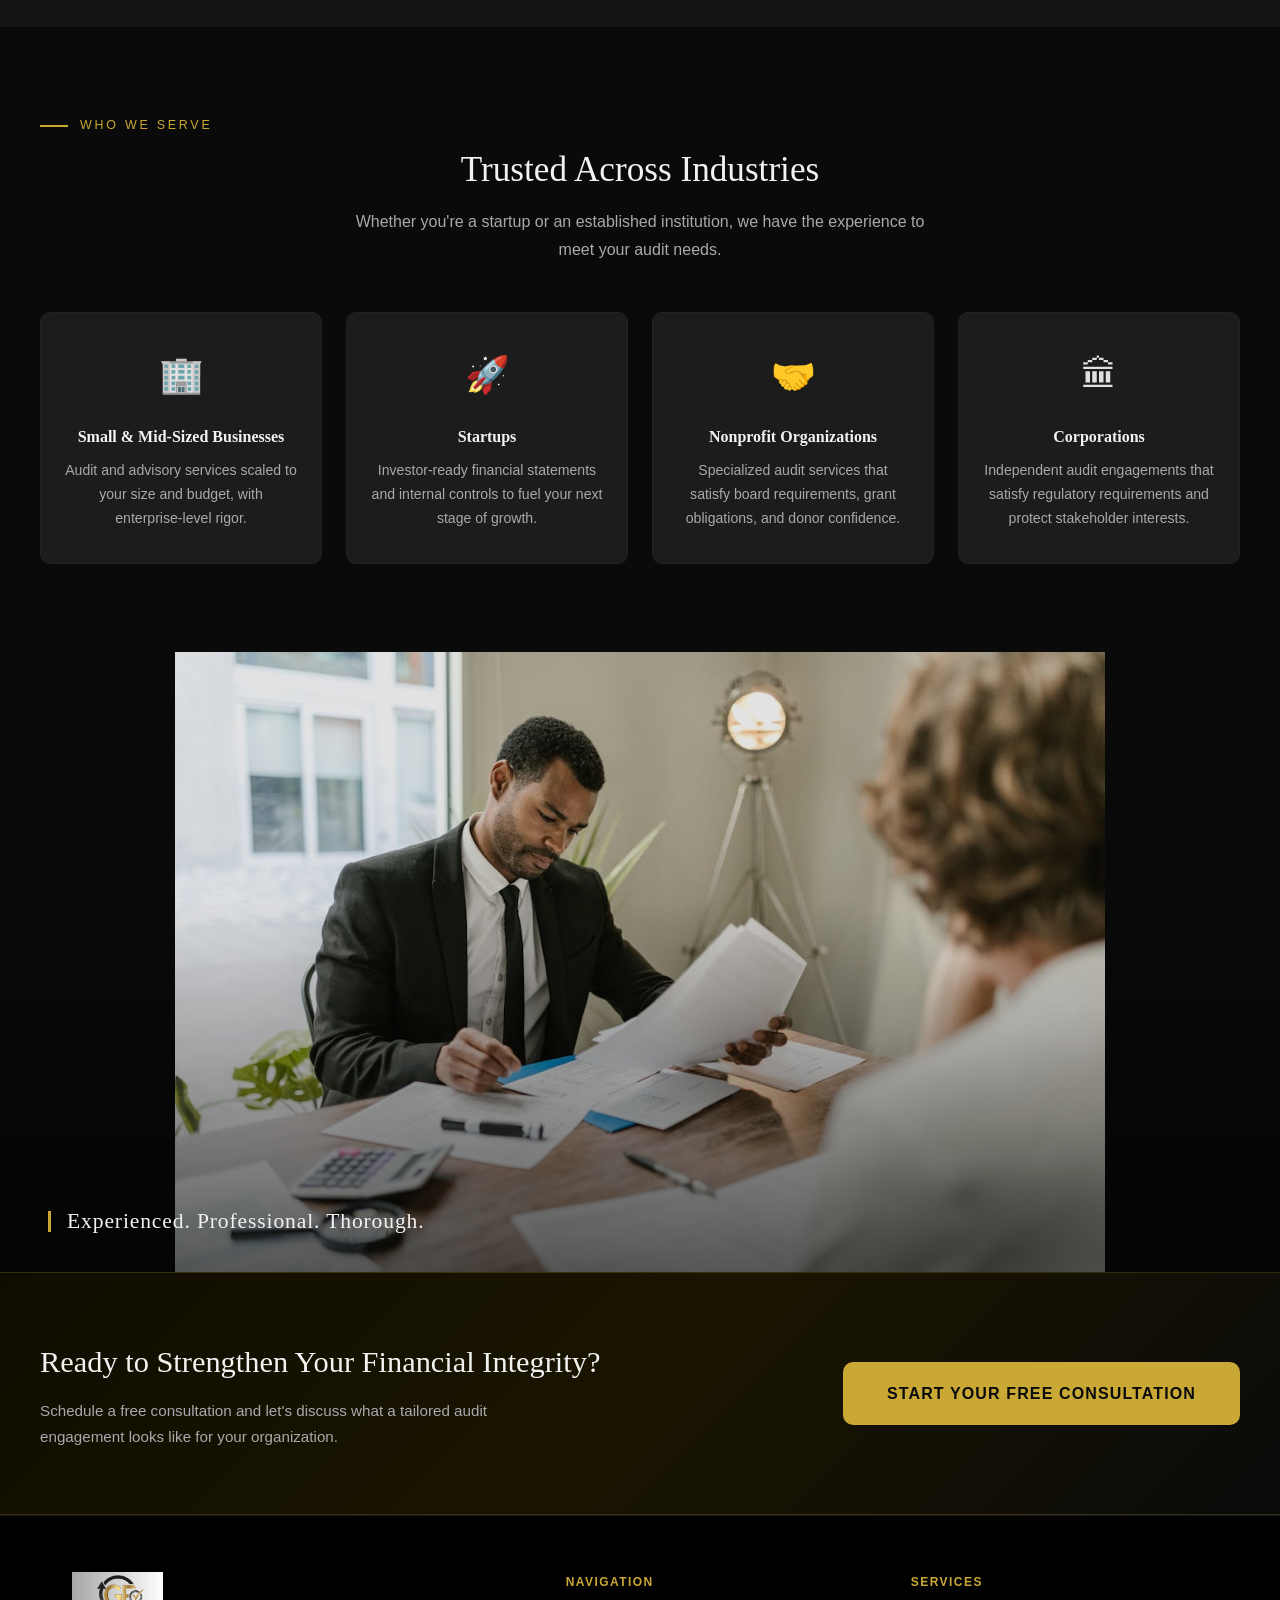
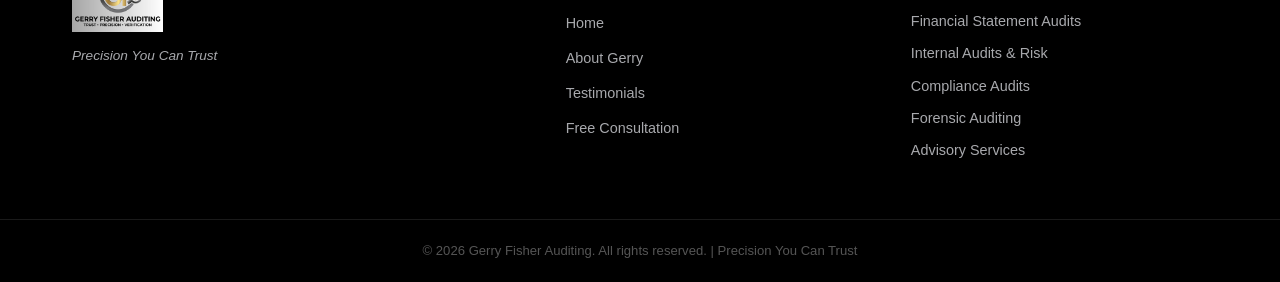
==== commit 58d2cbbb: "Replace logo with new transparent GF icon, add hero logo - New logo.png: GF circular icon with white" ====
--- a/index.html
+++ b/index.html
@@ -54,6 +54,7 @@
   <section class="hero" aria-label="Hero">
     <div class="hero-overlay"></div>
     <div class="hero-content">
+      <img src="hero-logo.png" alt="Gerry Fisher Auditing" class="hero-logo" />
       <p class="hero-eyebrow">Independent Auditing &amp; Assurance</p>
       <h1>Financial Integrity<br /><span class="hero-accent">You Can Count On</span></h1>
       <p class="hero-sub">Delivering accurate, transparent, and insightful financial evaluations for businesses, nonprofits, and government entities — grounded in over 20 years of expertise.</p>
--- a/style.css
+++ b/style.css
@@ -56,6 +56,15 @@
 .logo-link { display: flex; align-items: center; }
 .nav-logo { height: 54px; width: auto; object-fit: contain; }
 
+/* ── Hero Logo ── */
+.hero-logo {
+  width: 120px;
+  height: auto;
+  display: block;
+  margin: 0 auto 1.5rem;
+  filter: drop-shadow(0 4px 16px rgba(0,0,0,0.5));
+}
+
 .nav-links {
   list-style: none;
   display: flex;
@@ -994,20 +1003,21 @@
 .feature-photo-wrap {
   position: relative;
   width: 100%;
-  height: 420px;
+  max-height: 620px;
+  background: var(--black);
+  display: flex;
+  justify-content: center;
   overflow: hidden;
 }
 
 .feature-photo {
   width: 100%;
-  height: 100%;
-  object-fit: cover;
-  object-position: center 30%;
+  max-height: 620px;
+  object-fit: contain;
   display: block;
-  transition: transform 0.6s ease;
-}
-
-.feature-photo-wrap:hover .feature-photo { transform: scale(1.03); }
+}
+
+.feature-photo-wrap:hover .feature-photo { opacity: 0.95; }
 
 .feature-photo-overlay {
   position: absolute;
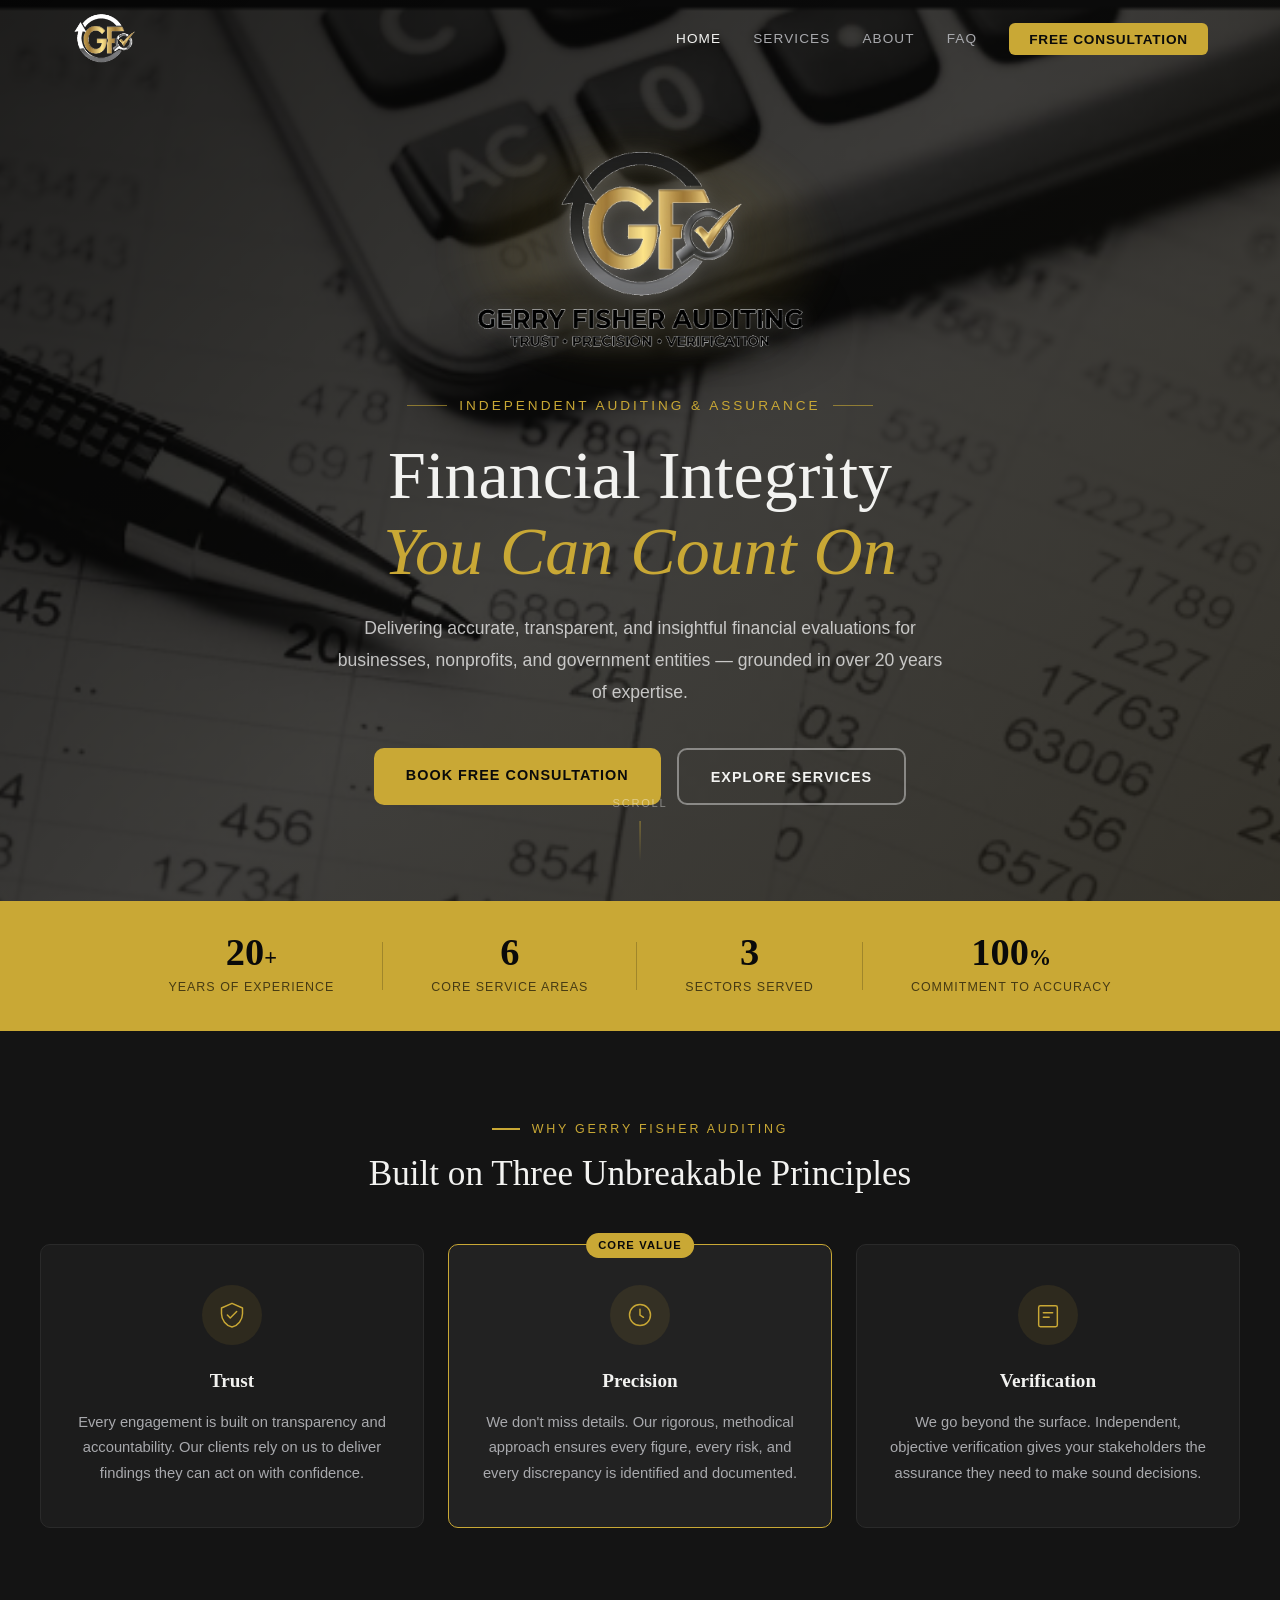
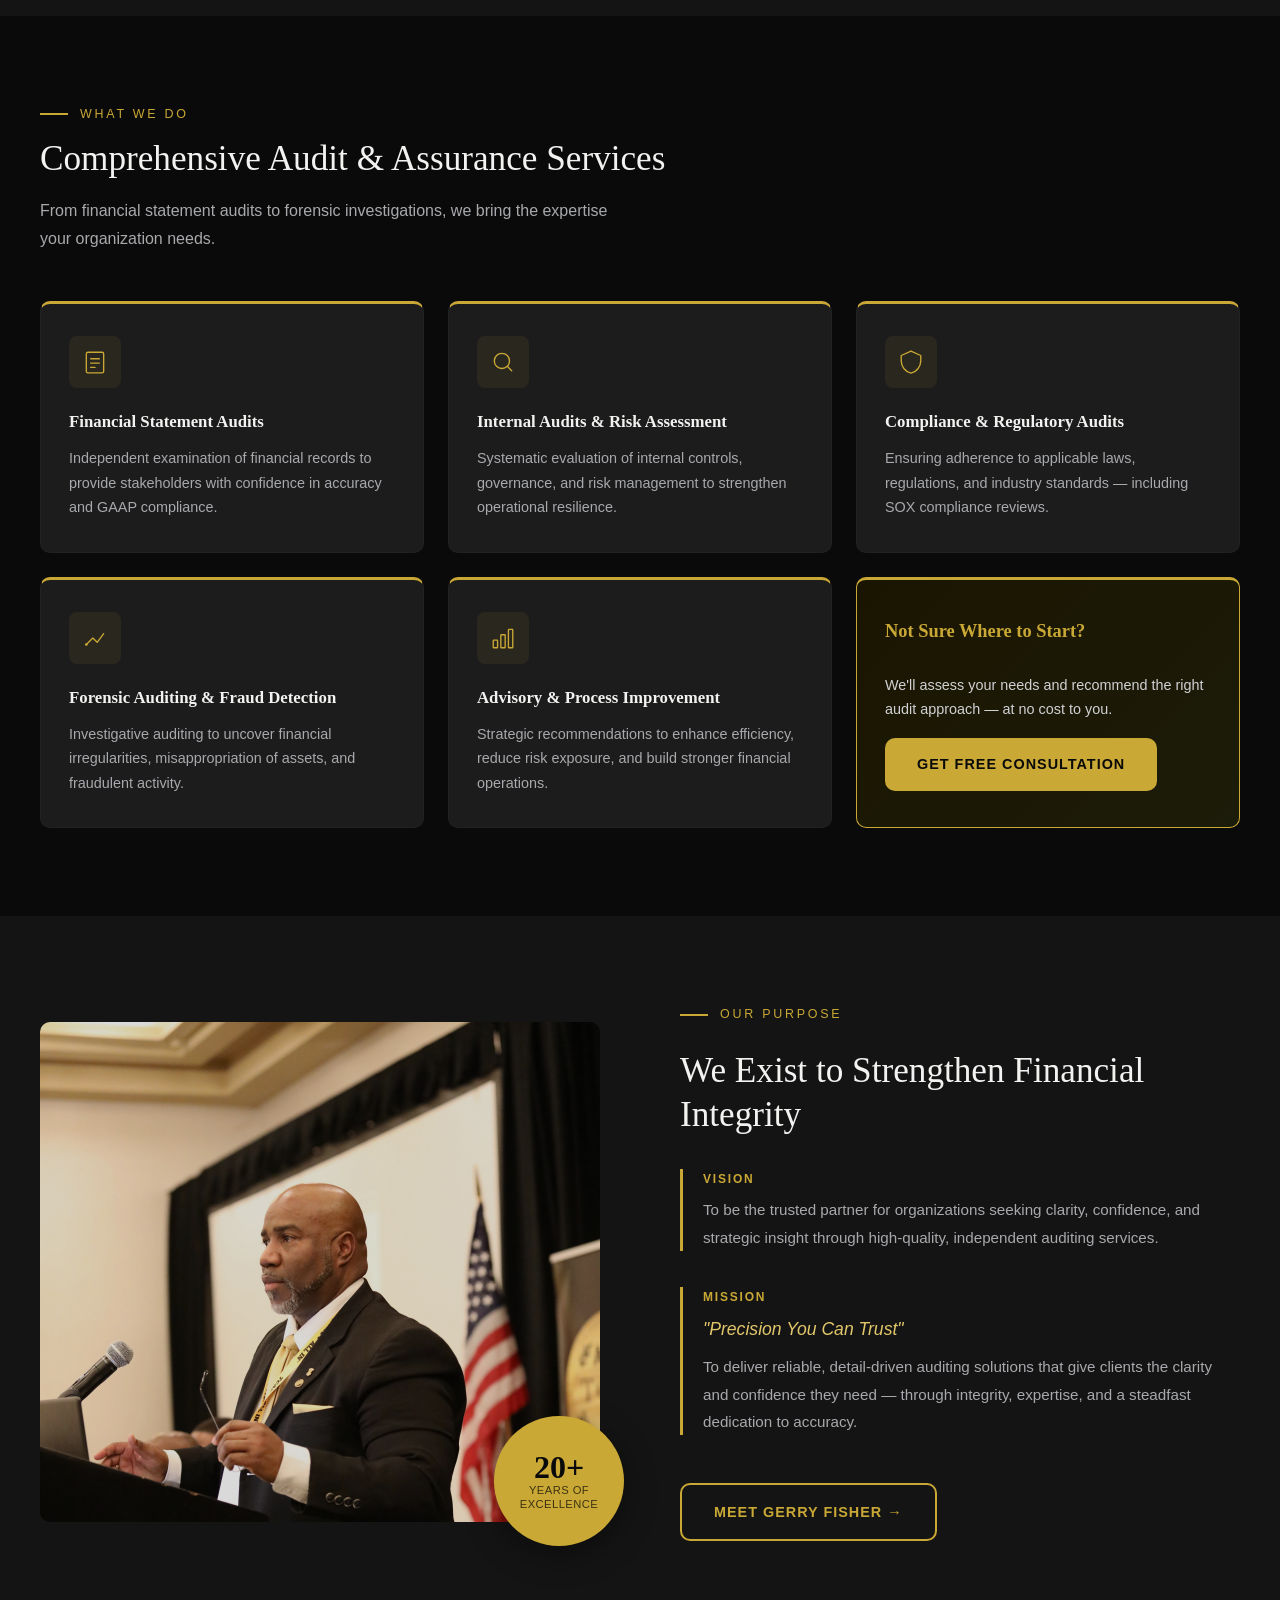
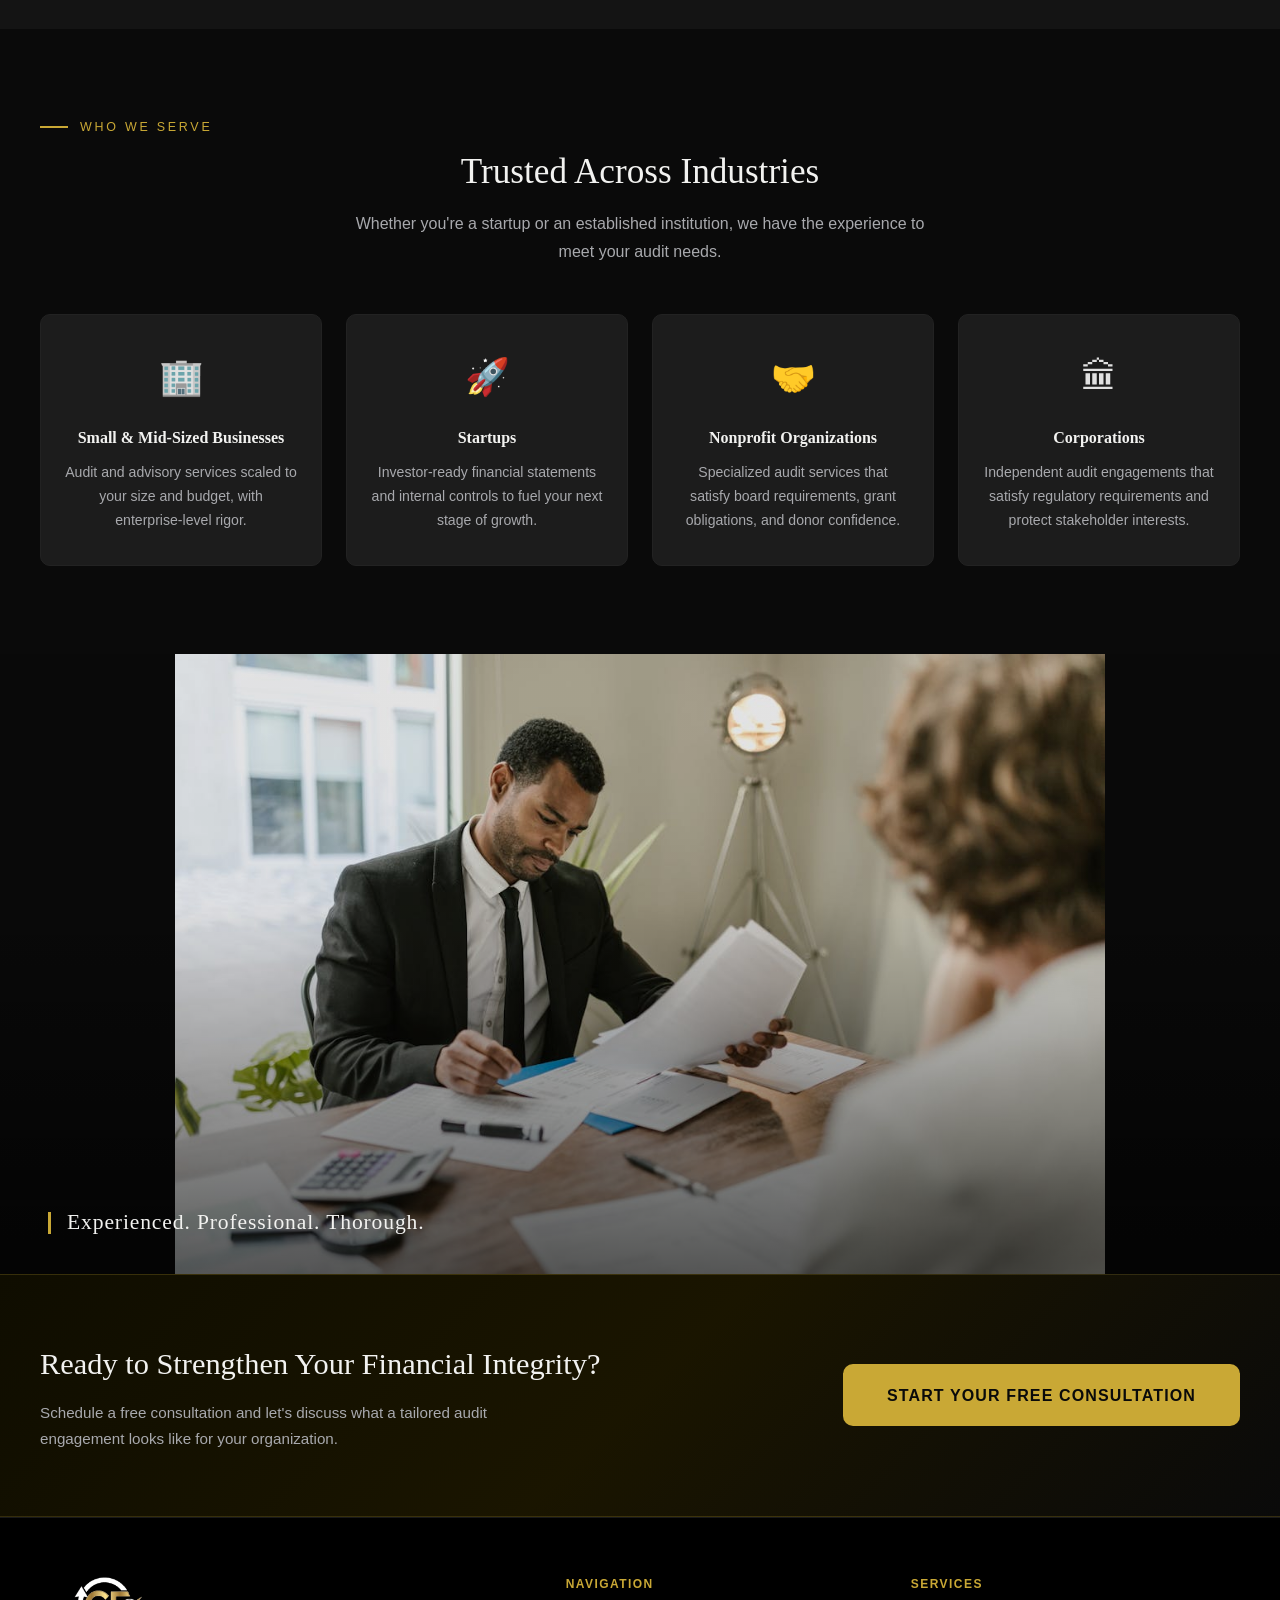
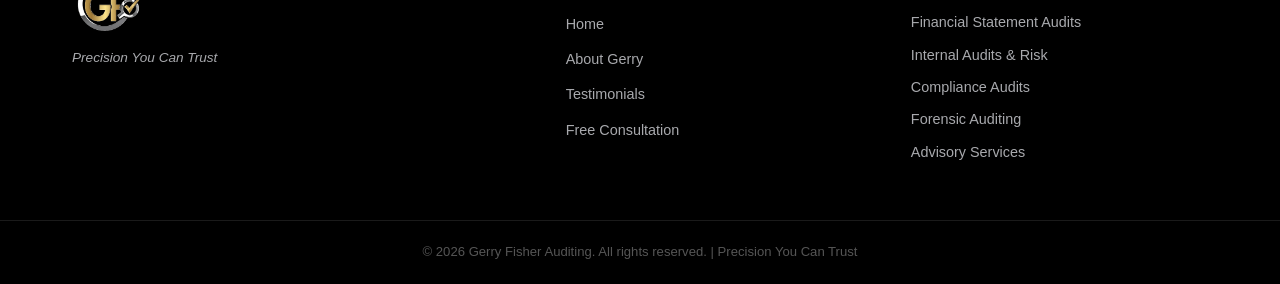
==== commit d2a41650: "Add subtle radial glow/shadow behind hero logo for dark background contrast Co-Authored-By: Claude S" ====
--- a/index.html
+++ b/index.html
@@ -54,7 +54,9 @@
   <section class="hero" aria-label="Hero">
     <div class="hero-overlay"></div>
     <div class="hero-content">
-      <img src="hero-logo.png" alt="Gerry Fisher Auditing" class="hero-logo" />
+      <div class="hero-logo-wrap">
+        <img src="hero-logo.png" alt="Gerry Fisher Auditing" class="hero-logo" />
+      </div>
       <p class="hero-eyebrow">Independent Auditing &amp; Assurance</p>
       <h1>Financial Integrity<br /><span class="hero-accent">You Can Count On</span></h1>
       <p class="hero-sub">Delivering accurate, transparent, and insightful financial evaluations for businesses, nonprofits, and government entities — grounded in over 20 years of expertise.</p>
--- a/style.css
+++ b/style.css
@@ -57,12 +57,35 @@
 .nav-logo { height: 54px; width: auto; object-fit: contain; }
 
 /* ── Hero Logo ── */
+.hero-logo-wrap {
+  position: relative;
+  display: inline-block;
+  margin: 0 auto 2rem;
+  border-radius: 50%;
+}
+
+.hero-logo-wrap::before {
+  content: '';
+  position: absolute;
+  inset: -18px;
+  border-radius: 50%;
+  background: radial-gradient(ellipse at center,
+    rgba(255,255,255,0.18) 0%,
+    rgba(201,168,53,0.10) 45%,
+    transparent 75%
+  );
+  filter: blur(14px);
+  z-index: 0;
+}
+
 .hero-logo {
-  width: 120px;
+  position: relative;
+  z-index: 1;
+  width: 340px;
+  max-width: 80vw;
   height: auto;
   display: block;
-  margin: 0 auto 1.5rem;
-  filter: drop-shadow(0 4px 16px rgba(0,0,0,0.5));
+  filter: drop-shadow(0 2px 8px rgba(255,255,255,0.18)) drop-shadow(0 6px 24px rgba(0,0,0,0.5));
 }
 
 .nav-links {
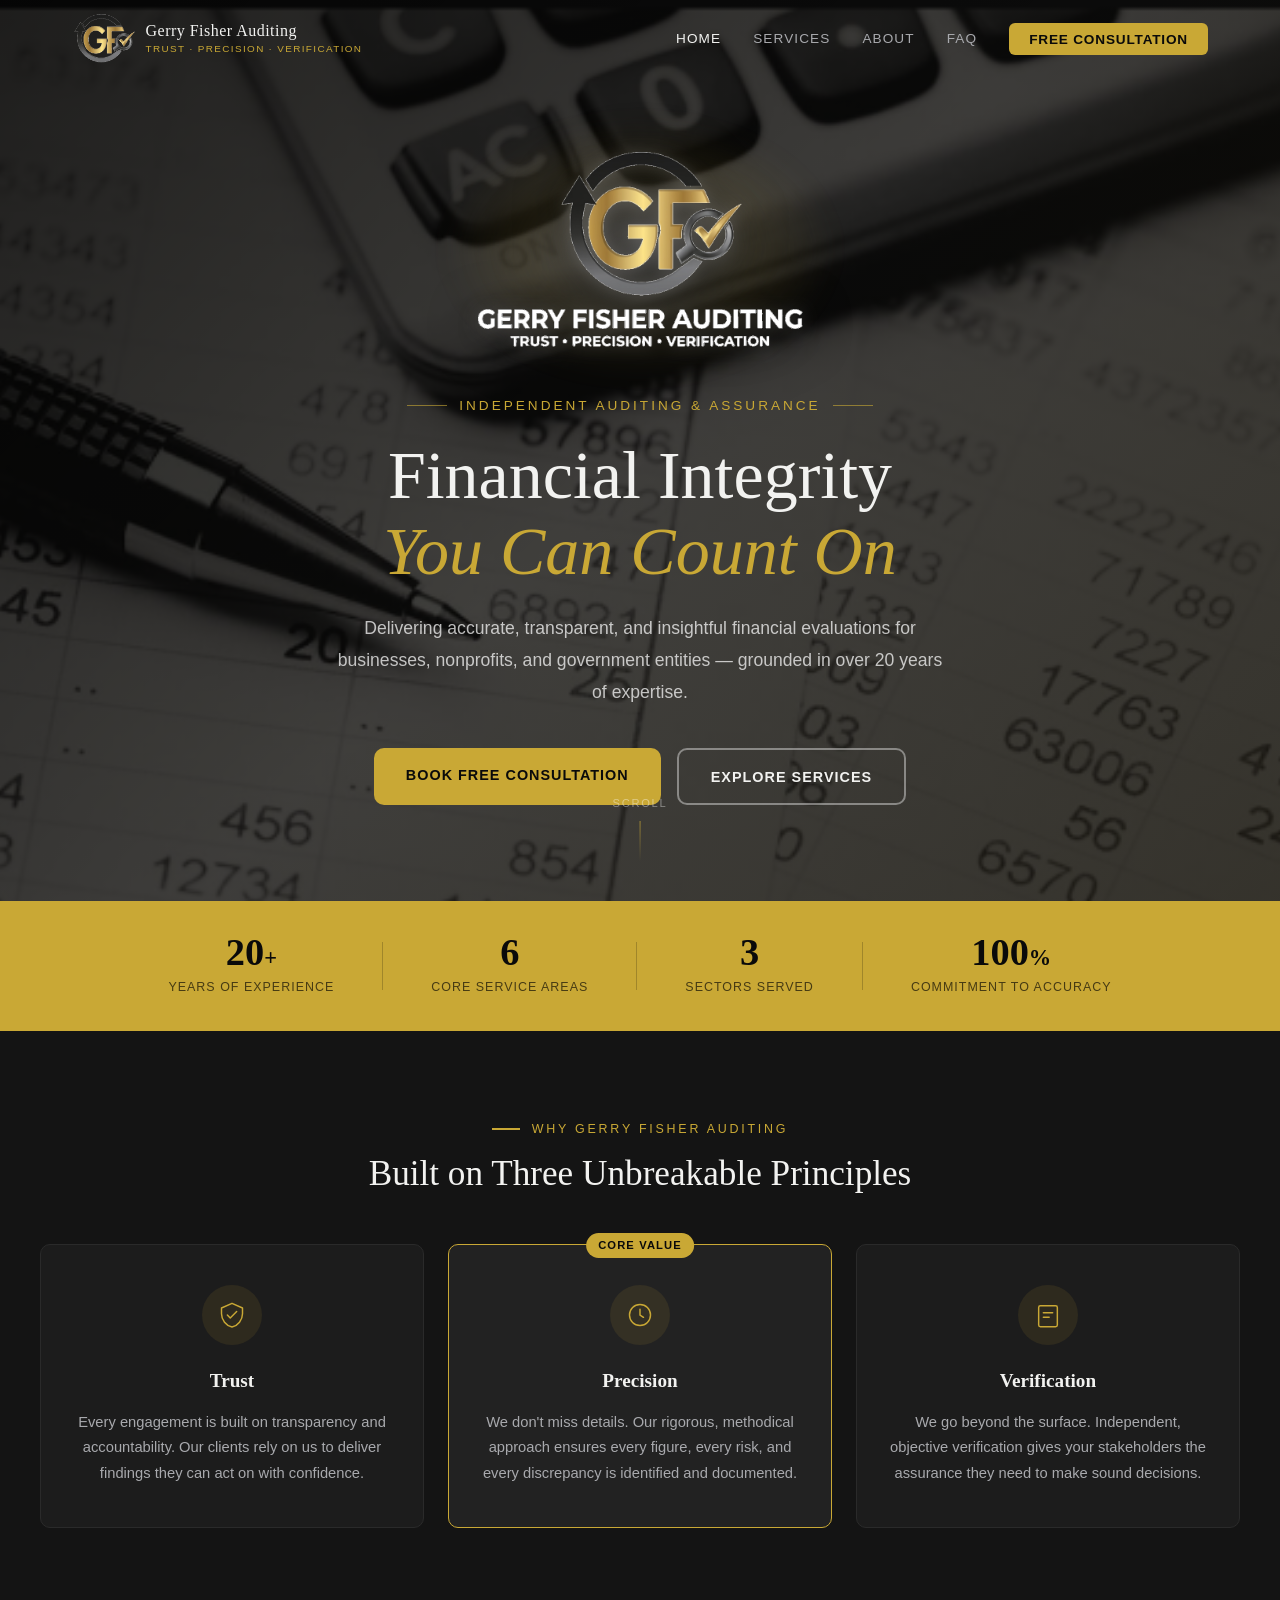
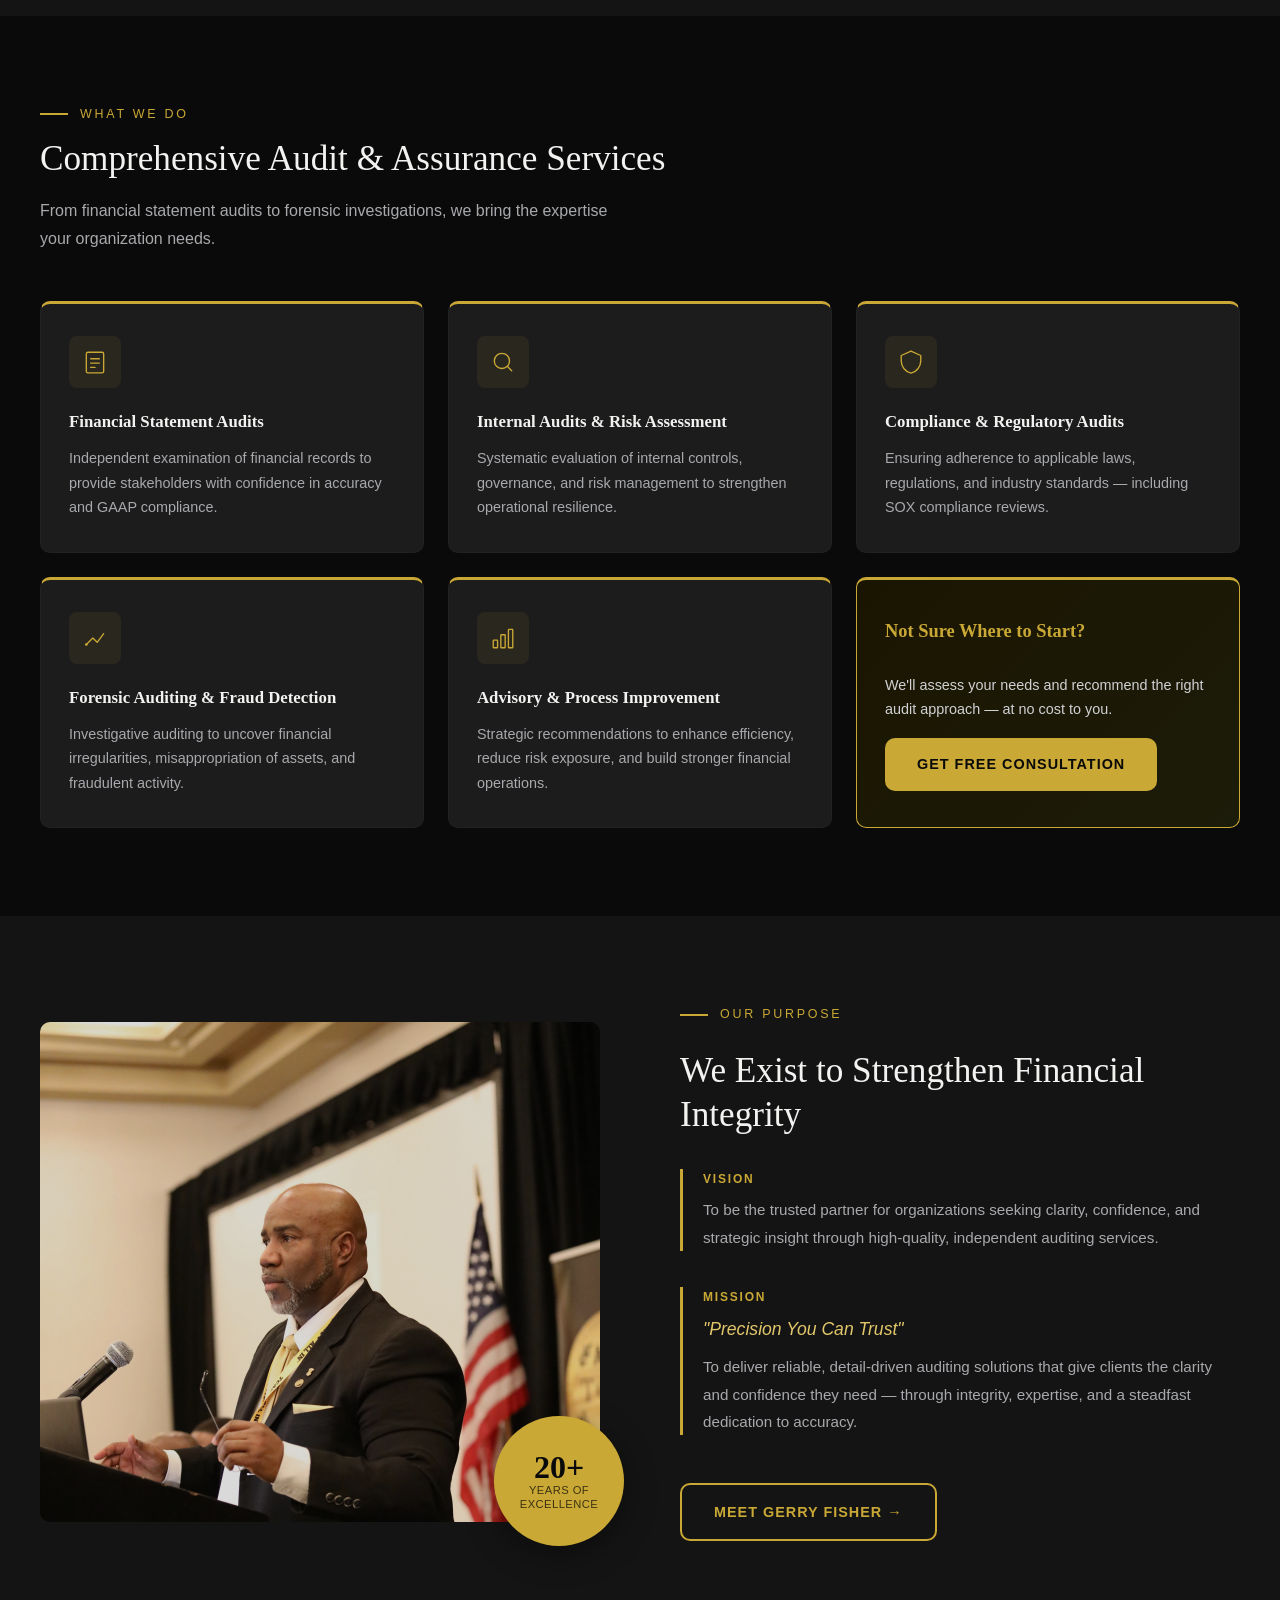
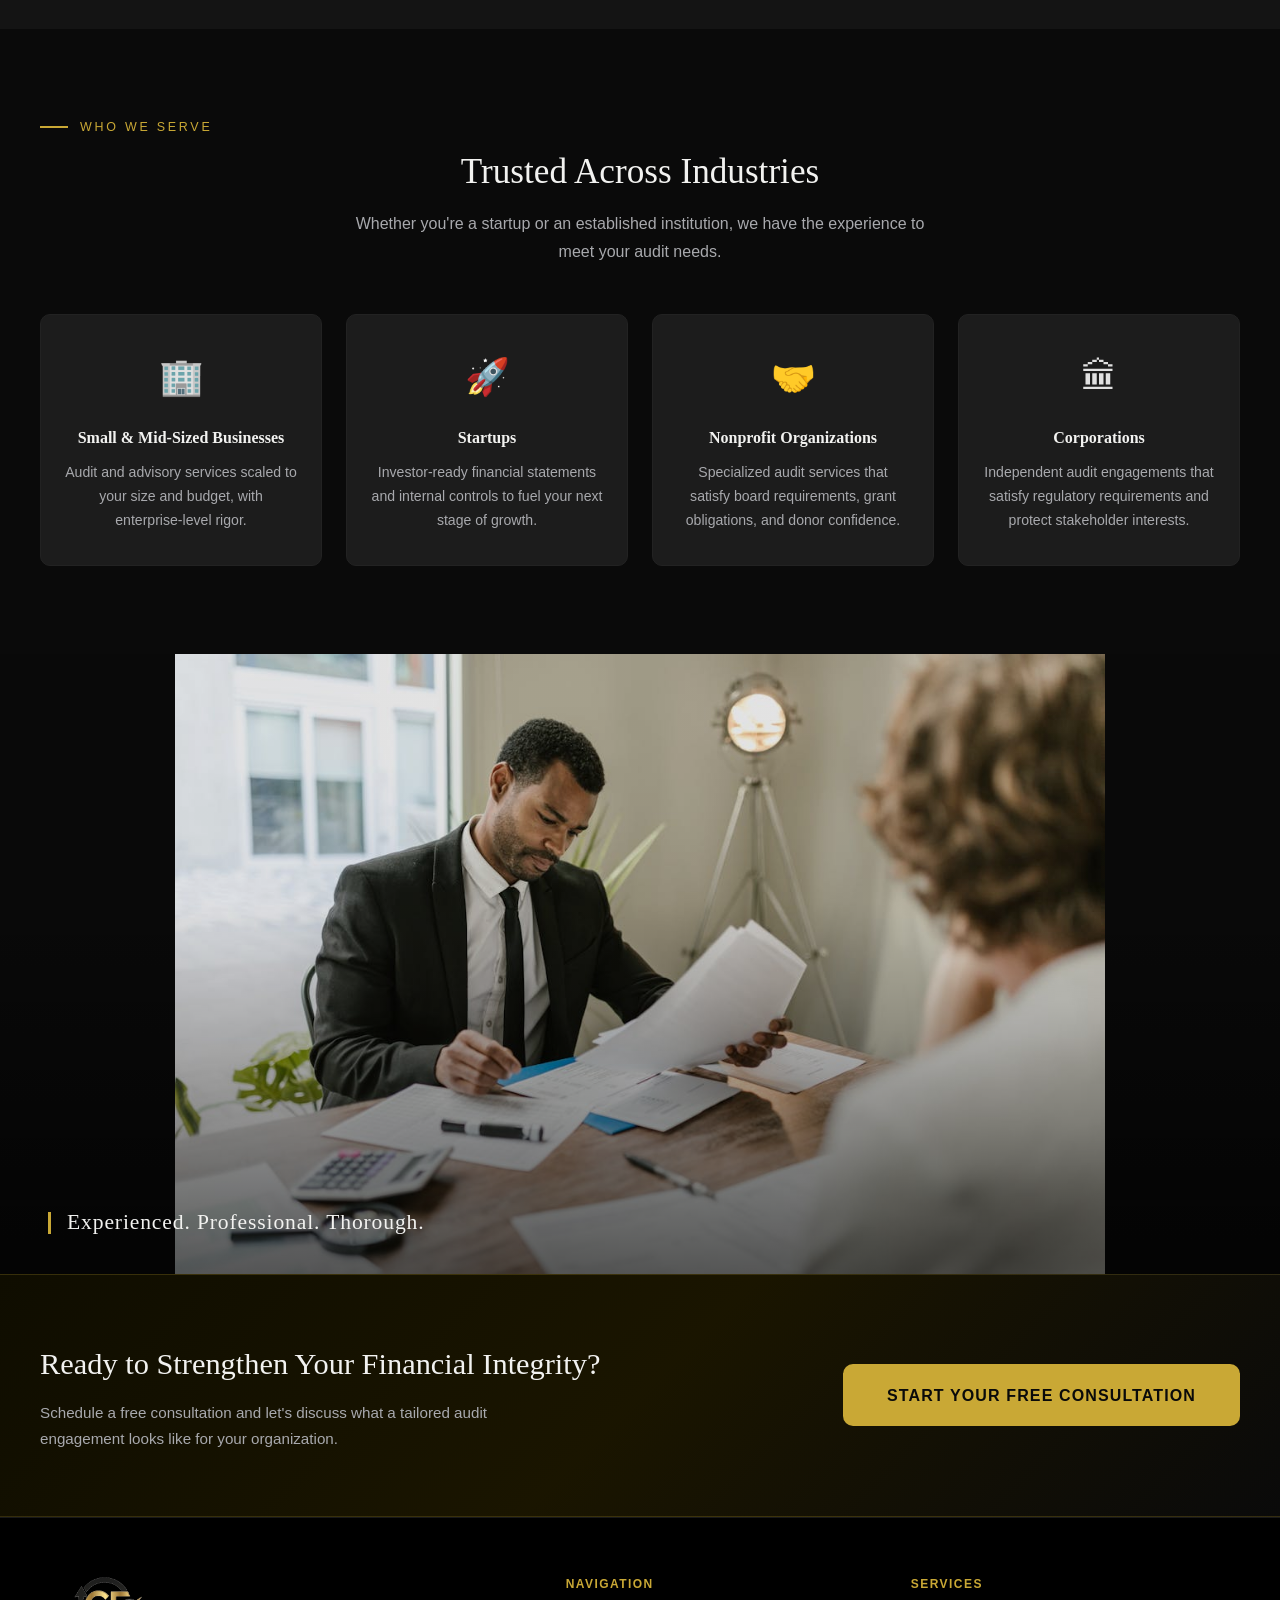
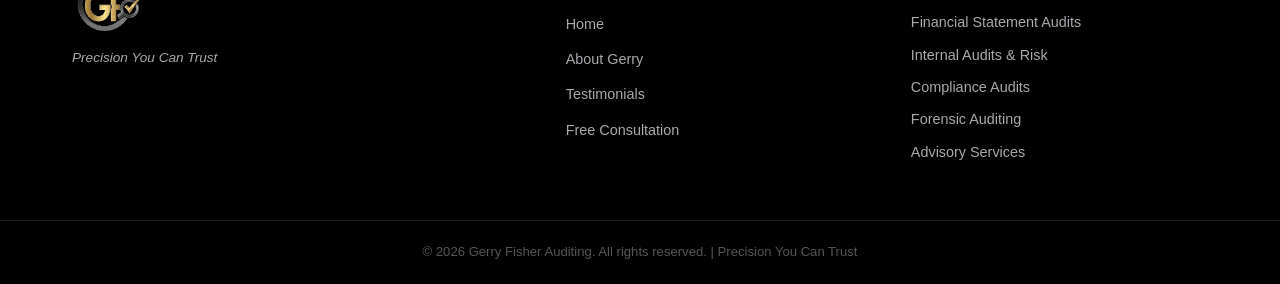
==== commit a23dd2d5: "Add brand name text beside nav logo, restore original logo colors - Nav logo: original black/gold/si" ====
--- a/index.html
+++ b/index.html
@@ -37,7 +37,8 @@
   <header id="site-header">
     <nav class="navbar">
       <a href="index.html" class="logo-link">
-        <img src="logo.png" alt="Gerry Fisher Auditing Logo" class="nav-logo" />
+        <img src="logo.png" alt="Gerry Fisher Auditing" class="nav-logo" />
+        <div class="nav-brand-text">Gerry Fisher Auditing<span>Trust &middot; Precision &middot; Verification</span></div>
       </a>
       <ul class="nav-links">
         <li><a href="index.html" class="active">Home</a></li>
--- a/style.css
+++ b/style.css
@@ -53,8 +53,30 @@
   justify-content: space-between;
 }
 
-.logo-link { display: flex; align-items: center; }
+.logo-link {
+  display: flex;
+  align-items: center;
+  gap: 0.65rem;
+  text-decoration: none;
+}
 .nav-logo { height: 54px; width: auto; object-fit: contain; }
+.nav-brand-text {
+  font-family: 'Georgia', serif;
+  font-size: 1rem;
+  font-weight: normal;
+  color: var(--white);
+  line-height: 1.25;
+  letter-spacing: 0.03em;
+}
+.nav-brand-text span {
+  display: block;
+  font-family: 'Arial', sans-serif;
+  font-size: 0.62rem;
+  letter-spacing: 0.14em;
+  text-transform: uppercase;
+  color: var(--gold);
+  margin-top: 0.1rem;
+}
 
 /* ── Hero Logo ── */
 .hero-logo-wrap {
